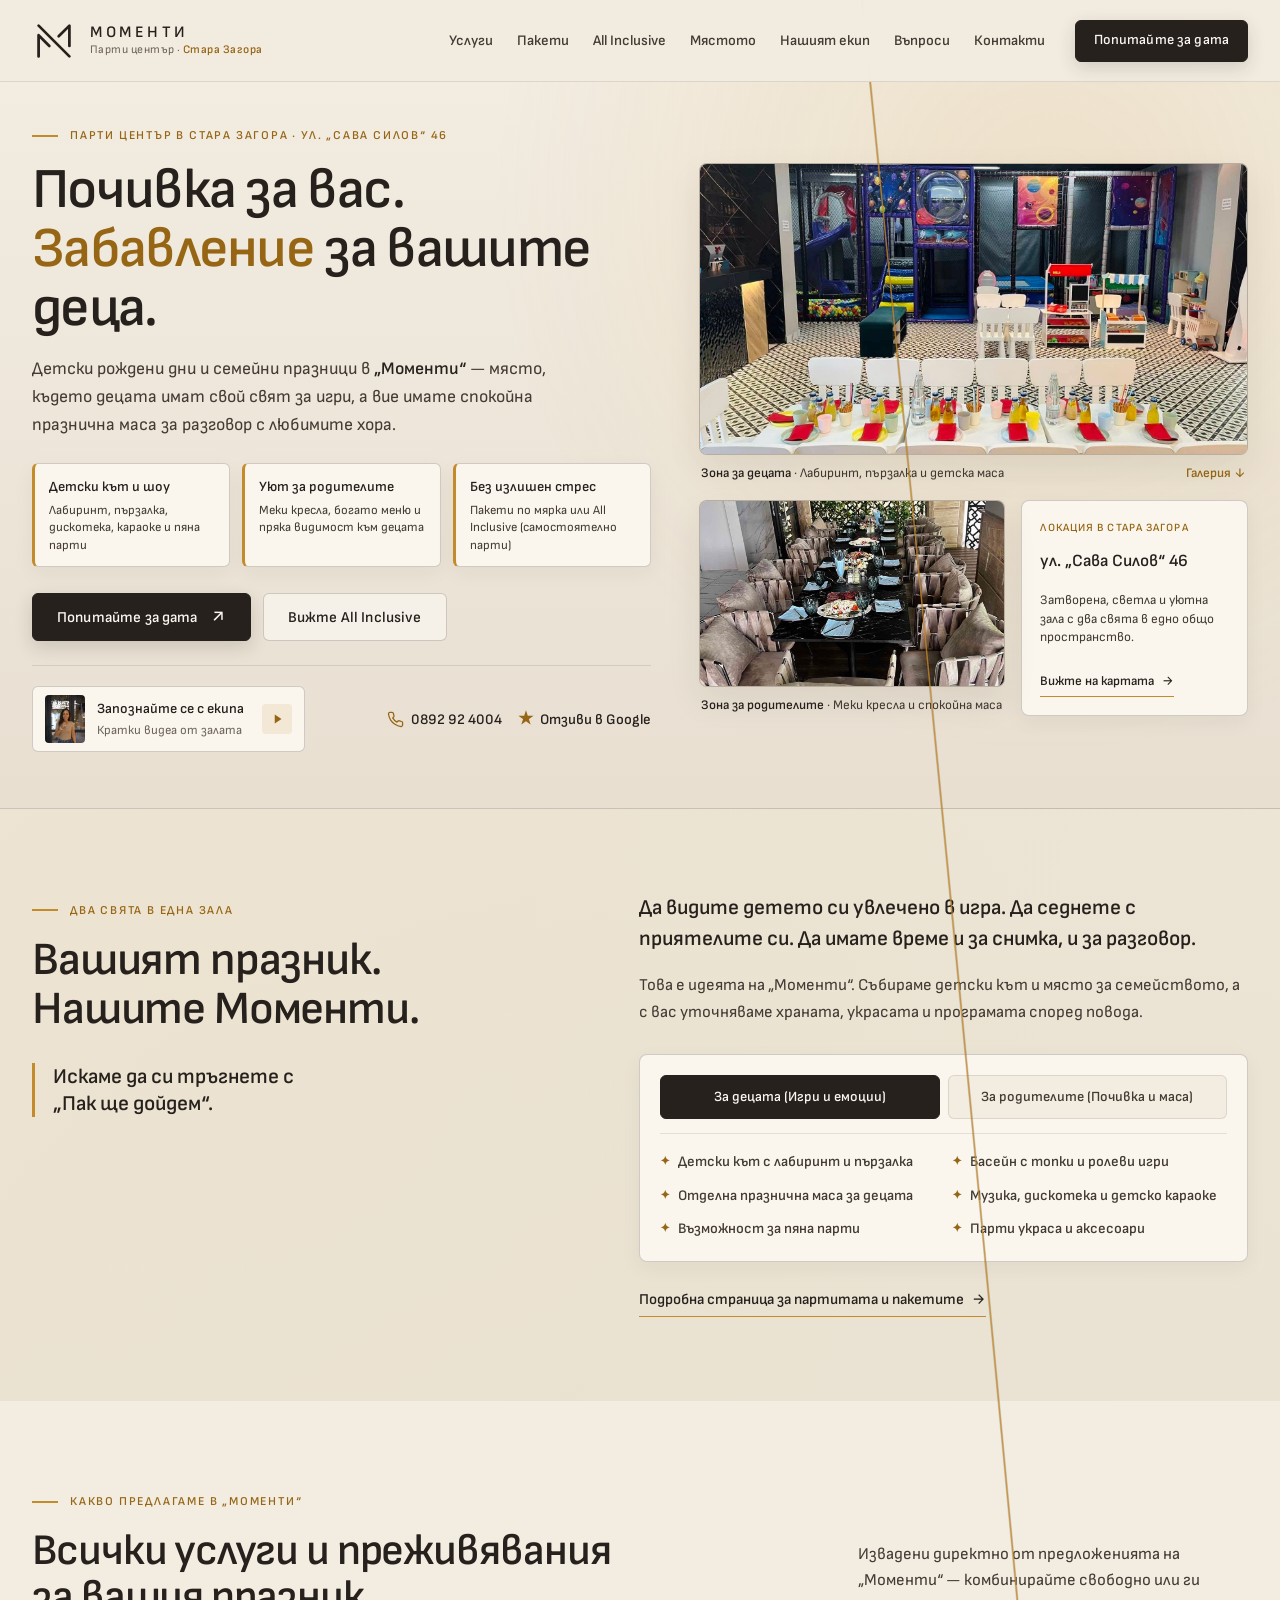
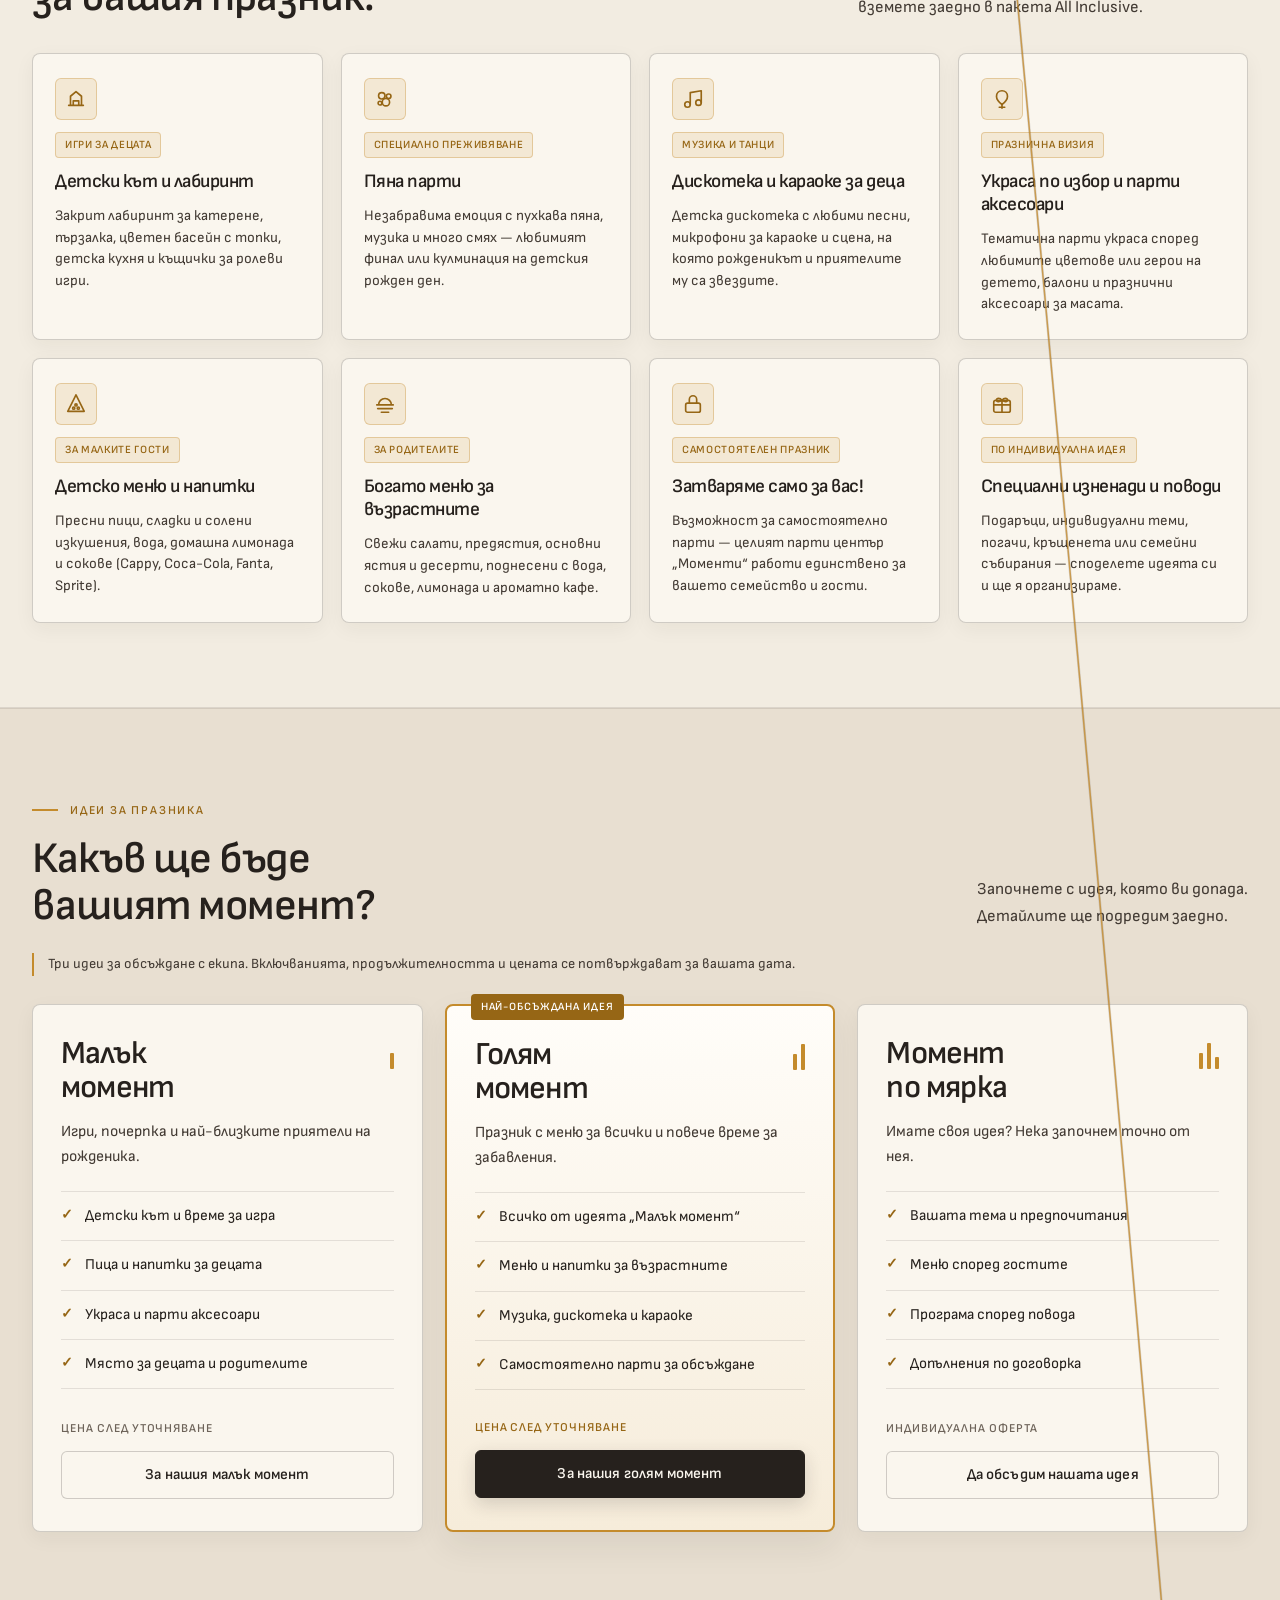
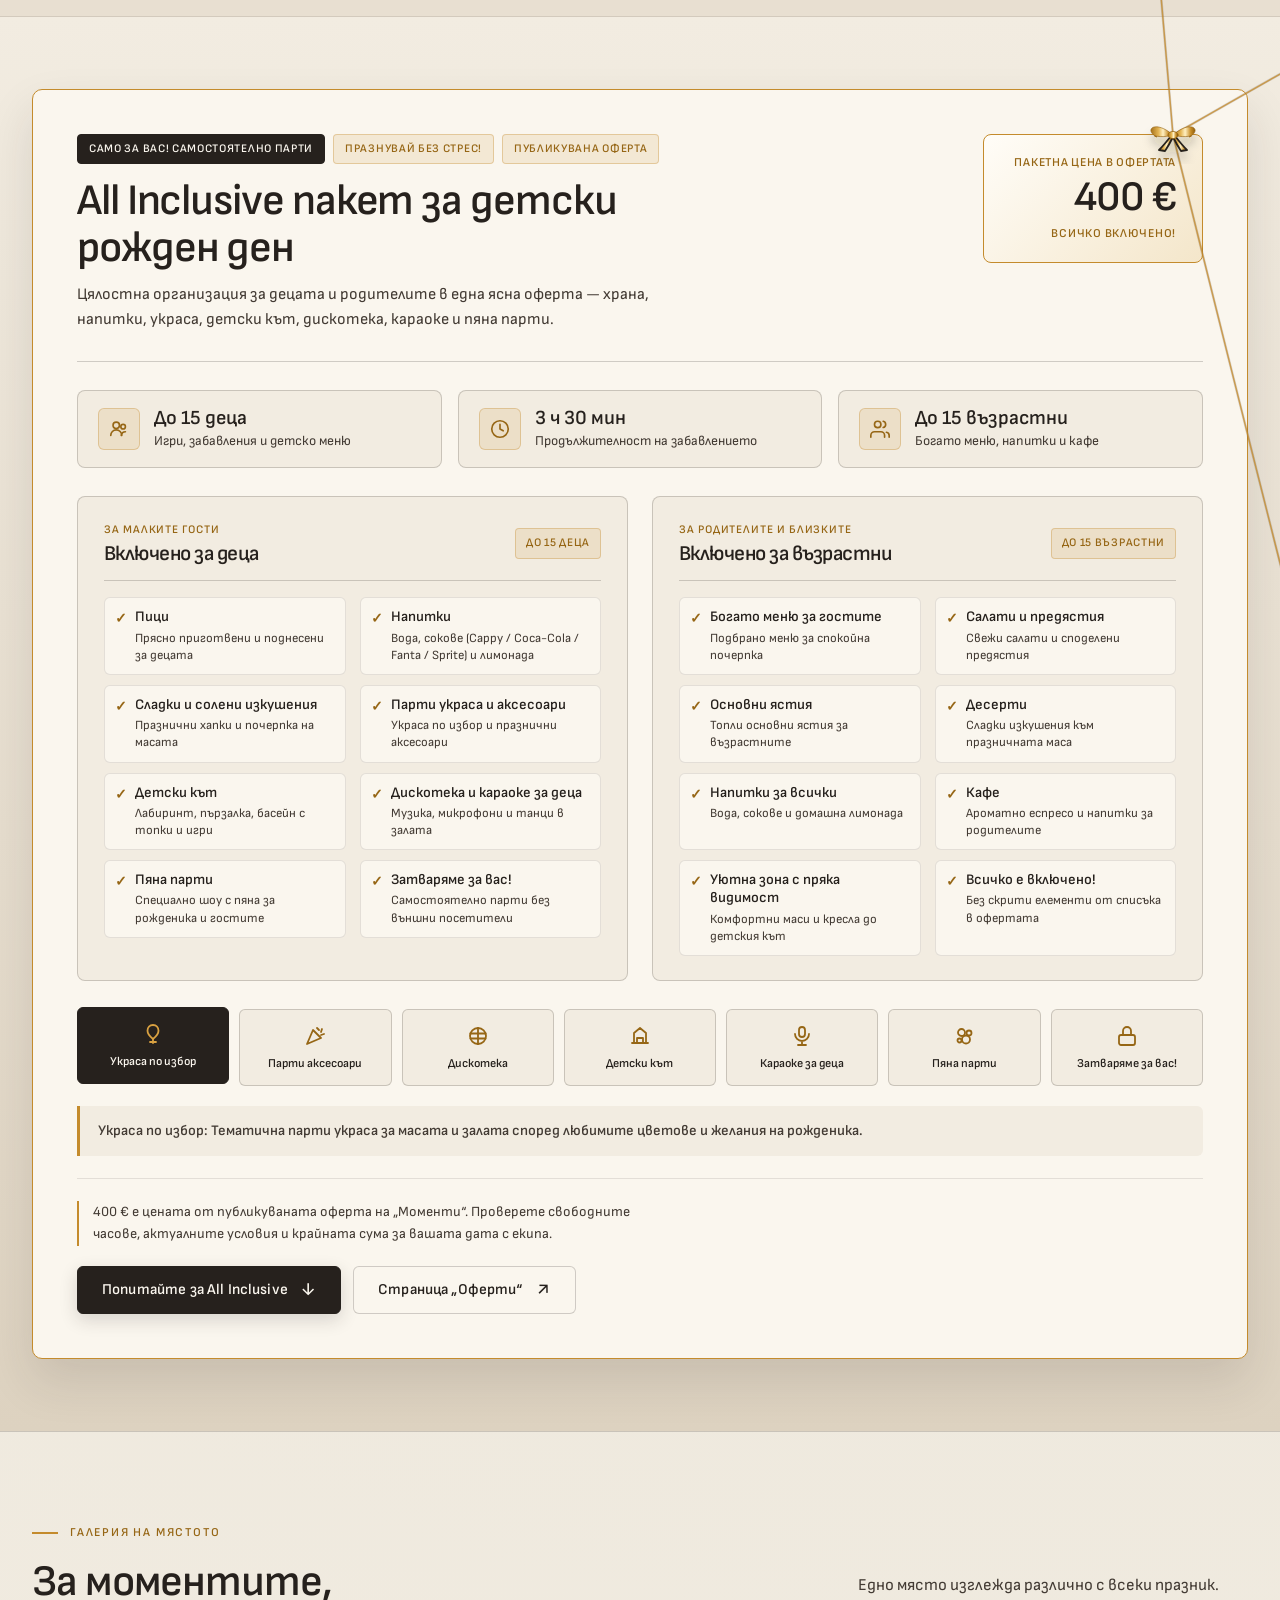
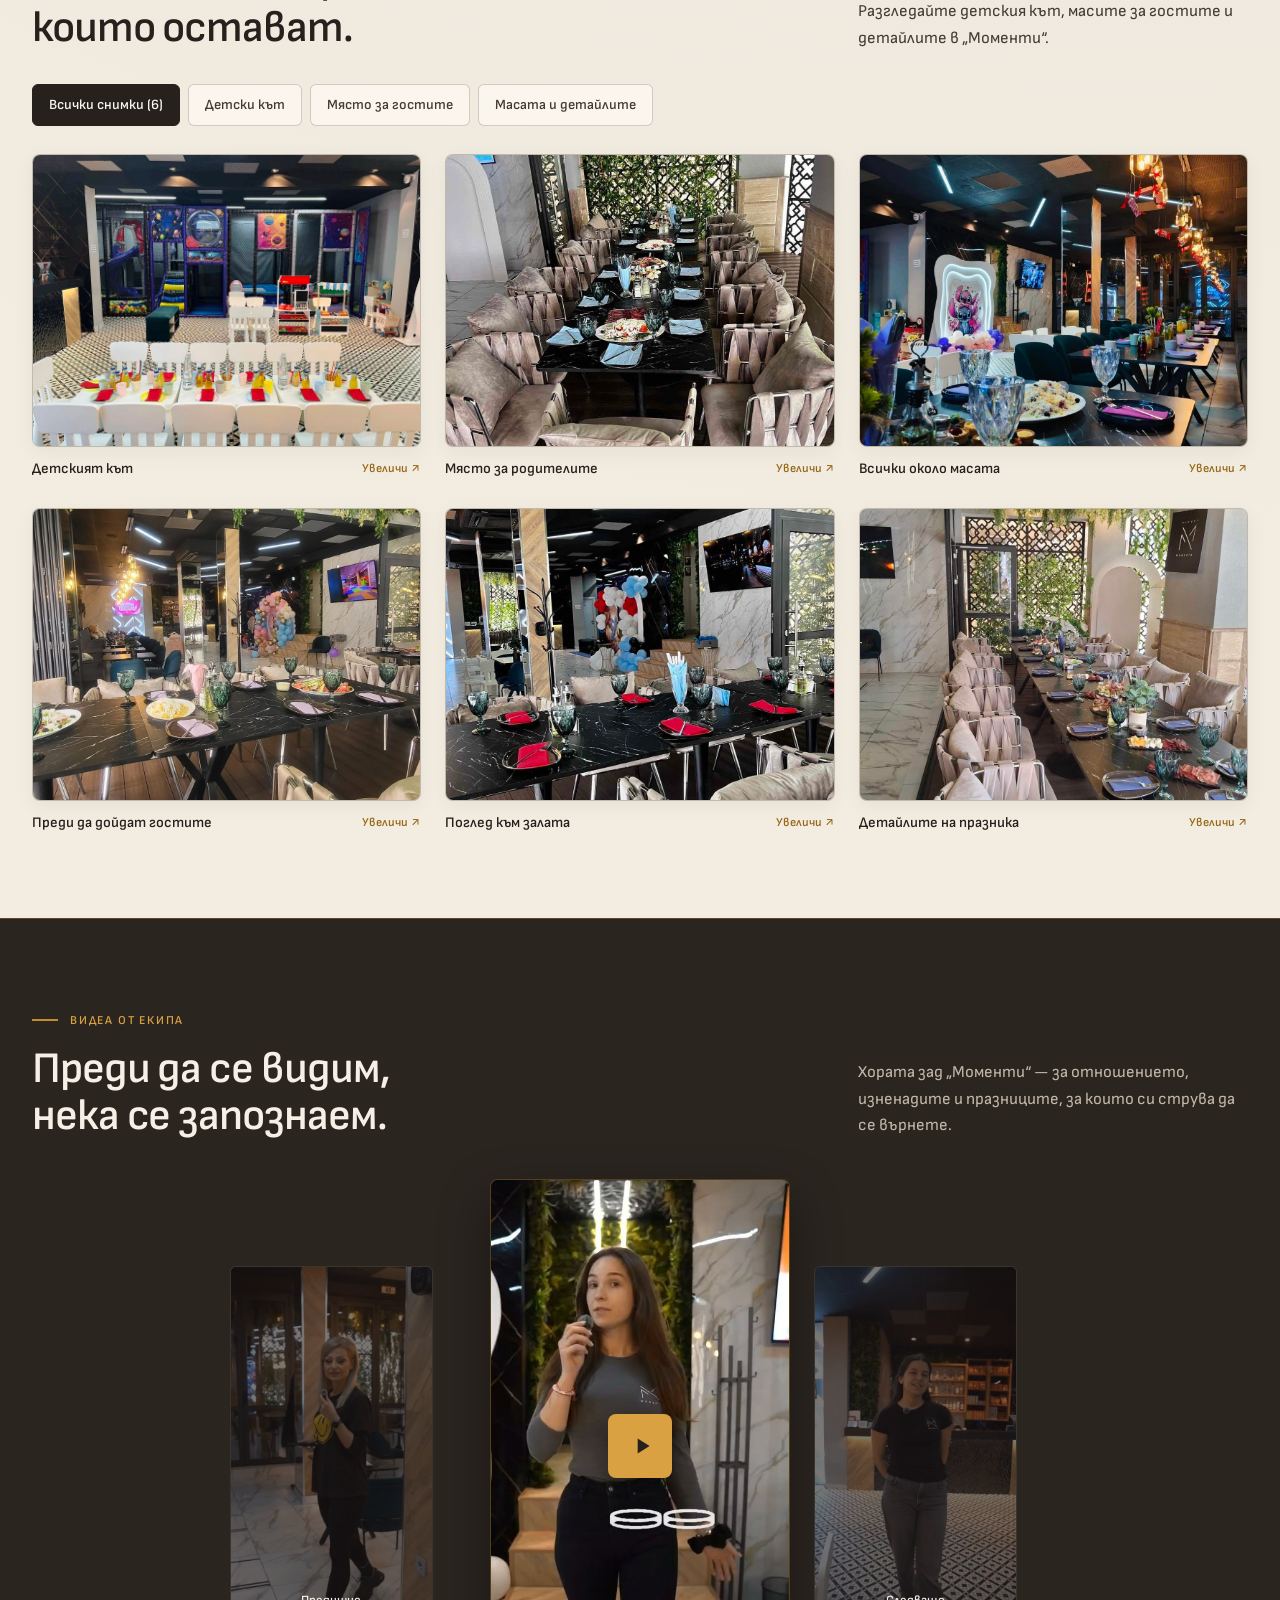
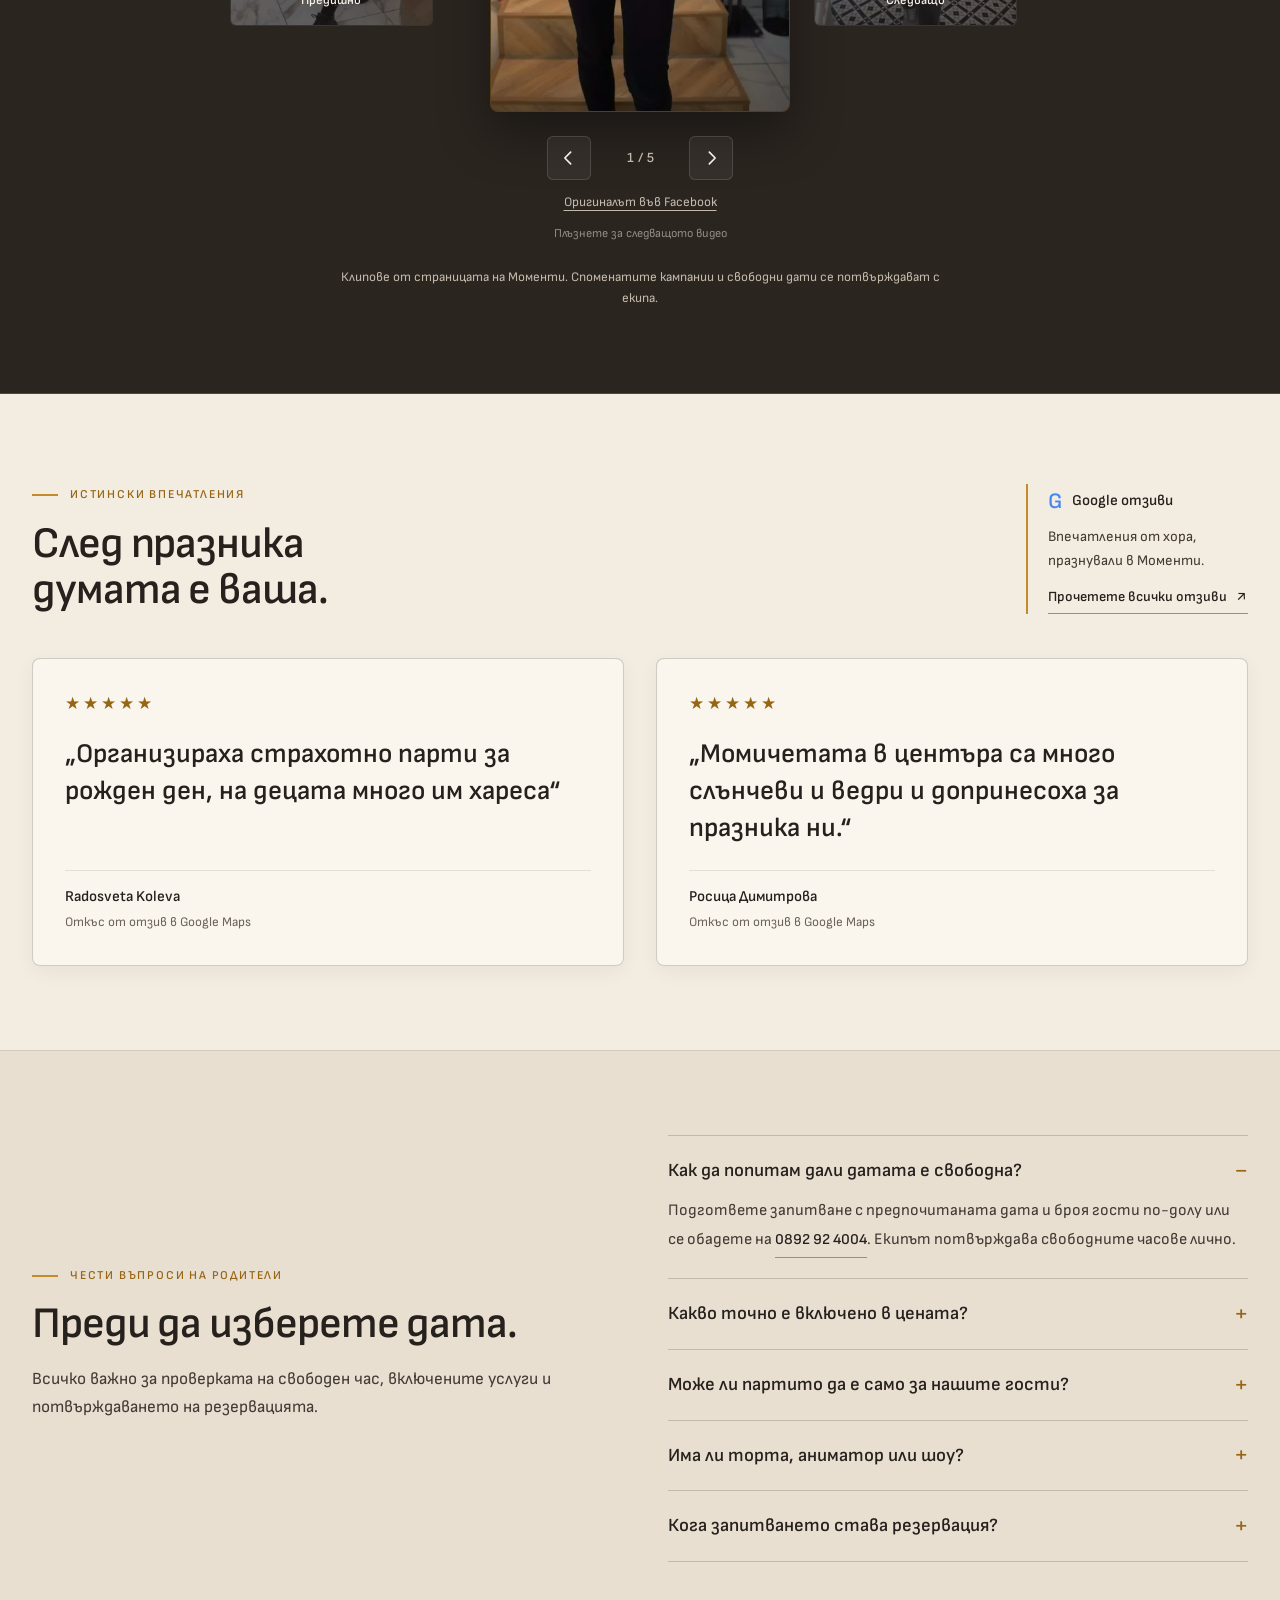
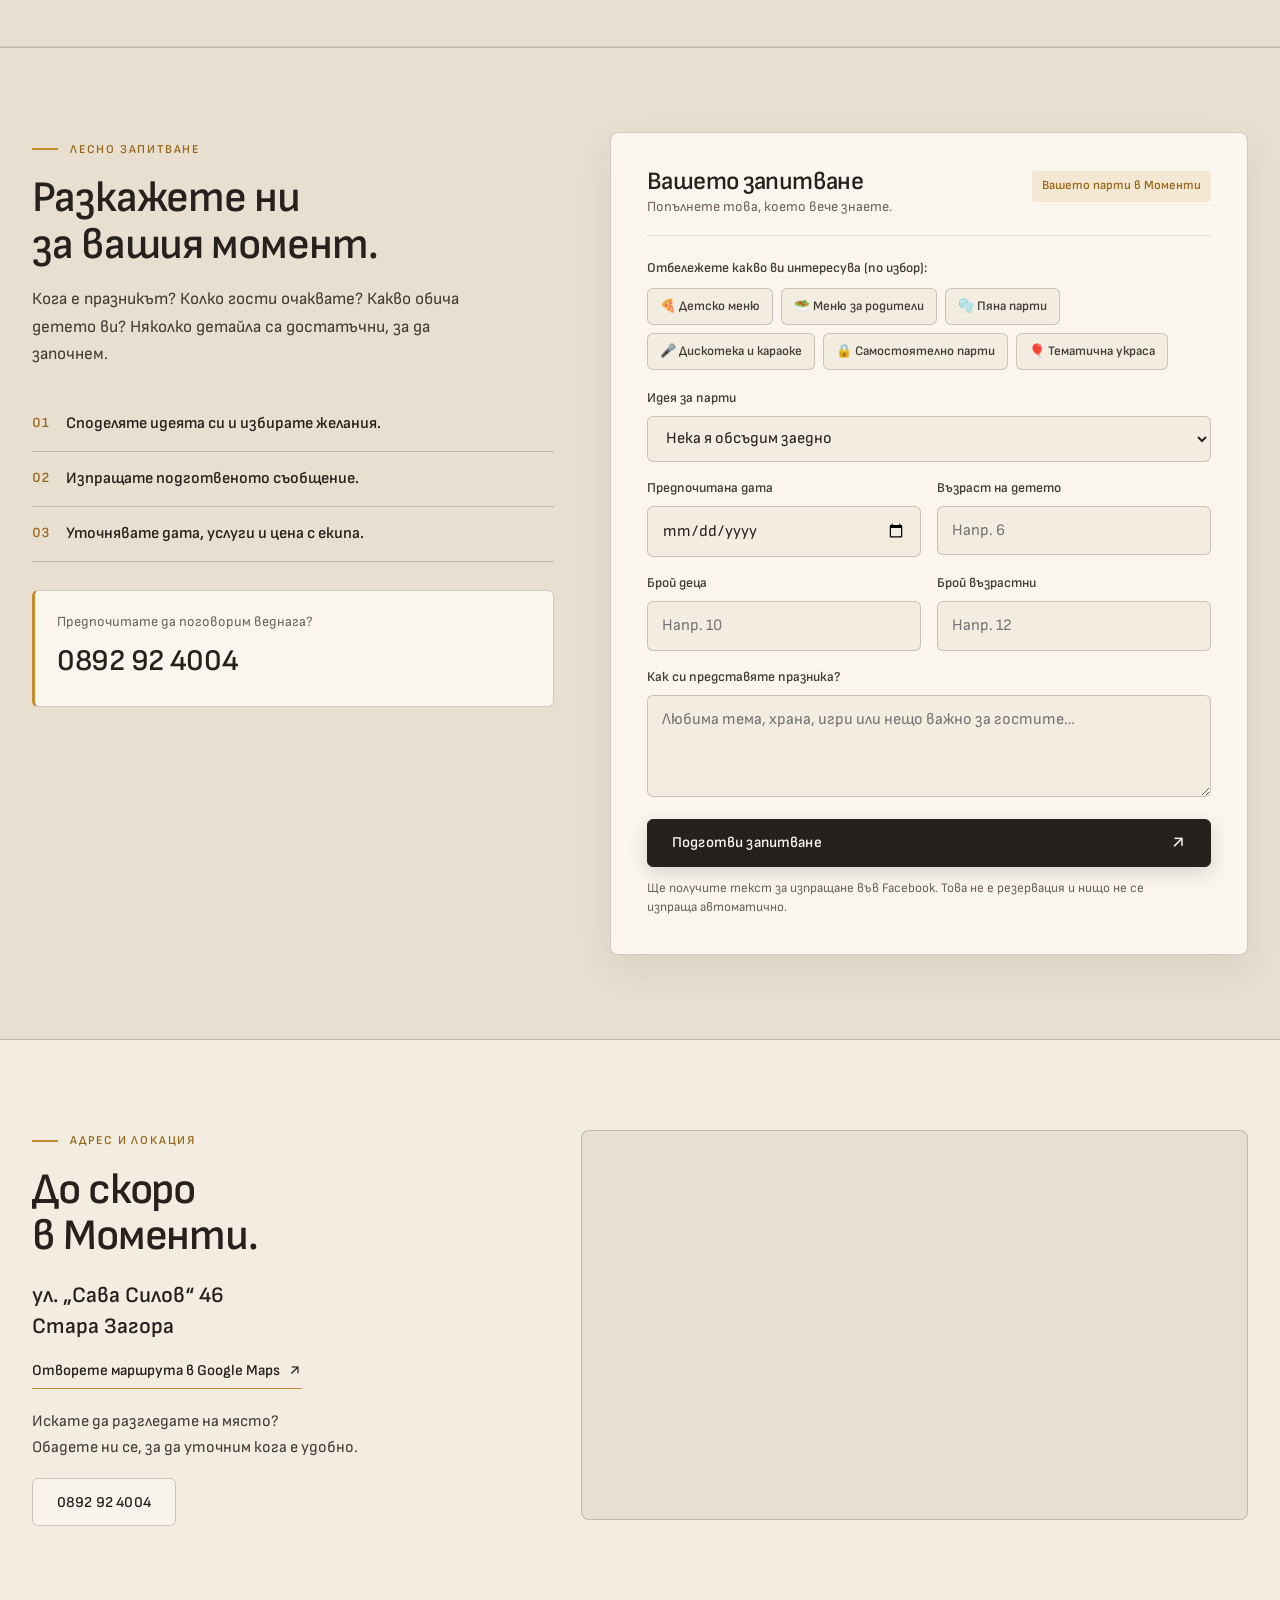
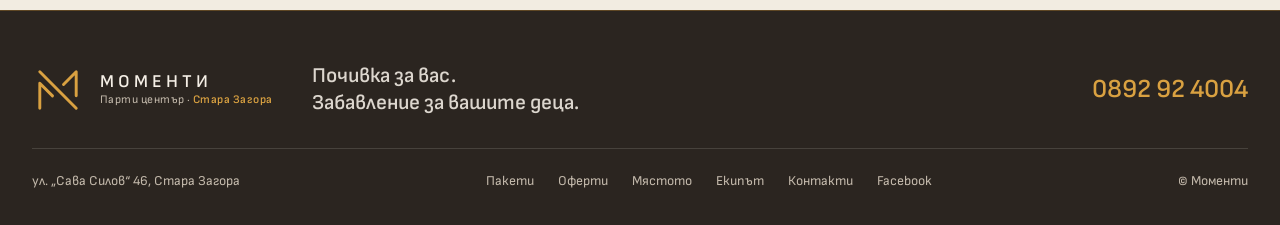
==== index.html @ 3de5d213 "Add Momenti website and GitHub Pages deployment" ====
<!doctype html>
<html lang="bg">
<head>
<meta charset="utf-8">
<meta name="viewport" content="width=device-width,initial-scale=1">
<meta name="theme-color" content="#F2ECE1">
<title>Моменти — детски рождени дни в Стара Загора</title>
<meta name="description" content="Почивка за вас. Забавление за вашите деца. Вижте парти център Моменти, идеите за рожден ден, All Inclusive офертата, галерията и отзивите. Стара Загора, ул. Сава Силов 46.">
<link rel="icon" href="global/logo.svg" type="image/svg+xml">
<link rel="stylesheet" href="global/style.css?v=20261115">
<script src="global/main.js?v=20261115" defer></script>
<script type="application/ld+json">{"@context": "https://schema.org", "@type": "LocalBusiness", "name": "Парти център Моменти", "telephone": "+359892924004", "address": {"@type": "PostalAddress", "streetAddress": "ул. Сава Силов 46", "addressLocality": "Стара Загора", "addressCountry": "BG"}, "sameAs": ["https://www.facebook.com/profile.php?id=61556251152077"]}</script>
</head>
<body>
<a class="skip-link" href="#main">Към съдържанието</a>
<header class="site-header">
  <div class="wrap nav">
    <a class="brand" href="index.html" aria-label="Моменти — начало">
      <svg class="brand-logo" viewBox="0 0 80 80" aria-hidden="true">
        <path d="M12 12 L68 68" stroke-width="5"/>
        <path d="M12 68 L12 29.5 L31.5 49" stroke-width="5"/>
        <path d="M48.5 31.5 L68 12 L68 49" stroke-width="5"/>
      </svg>
      <span class="brand-text">
        <span class="brand-name">Моменти</span>
        <span class="brand-sub">Парти център · <b>Стара Загора</b></span>
      </span>
    </a>
    <button class="menu-toggle" aria-expanded="false" aria-controls="nav-links" aria-label="Отвори менюто"><span></span><span></span></button>
    <nav class="nav-links" id="nav-links" aria-label="Основна навигация">
      <a href="#services">Услуги</a>
      <a href="#packages">Пакети</a>
      <a href="#all-inclusive">All Inclusive</a>
      <a href="#gallery">Мястото</a>
      <a href="#our-team">Нашият екип</a>
      <a href="#faq">Въпроси</a>
      <a href="contact/index.html">Контакти</a>
      <a class="button primary nav-cta" href="#plan-party">Попитайте за дата</a>
    </nav>
  </div>
</header>
<main id="main">
  <section class="hero">
    <div class="wrap hero-grid">
      <div class="hero-main">
        <span class="eyebrow">Парти център в Стара Загора · ул. „Сава Силов“ 46</span>
        <h1>Почивка за вас.<br><span class="text-accent">Забавление</span> за вашите деца.</h1>
        <p class="hero-lead">Детски рождени дни и семейни празници в <strong>„Моменти“</strong> — място, където децата имат свой свят за игри, а вие имате спокойна празнична маса за разговор с любимите хора.</p>

        <div class="hero-pillars" aria-label="Основни предимства">
          <div class="hero-pillar">
            <strong>Детски кът и шоу</strong>
            <span>Лабиринт, пързалка, дискотека, караоке и пяна парти</span>
          </div>
          <div class="hero-pillar">
            <strong>Уют за родителите</strong>
            <span>Меки кресла, богато меню и пряка видимост към децата</span>
          </div>
          <div class="hero-pillar">
            <strong>Без излишен стрес</strong>
            <span>Пакети по мярка или All Inclusive (самостоятелно парти)</span>
          </div>
        </div>

        <div class="hero-actions">
          <a class="button primary" href="#plan-party">Попитайте за дата <span aria-hidden="true">↗</span></a>
          <a class="button secondary" href="#all-inclusive">Вижте All Inclusive</a>
        </div>

        <div class="hero-meta-bar">
          <a class="team-peek" href="#our-team" data-play-reel="3">
            <img src="assets/reel-926117303507983.jpg" alt="" width="48" height="58">
            <span><b>Запознайте се с екипа</b><span>Кратки видеа от залата</span></span>
            <svg viewBox="0 0 24 24" aria-hidden="true"><path d="m9 6 9 6-9 6z"/></svg>
          </a>
          <div class="hero-quick-links">
            <a href="tel:+359892924004">
              <svg viewBox="0 0 24 24" aria-hidden="true"><path d="M22 16.9v3a2 2 0 0 1-2.2 2 19.8 19.8 0 0 1-8.6-3.1 19.5 19.5 0 0 1-6-6A19.8 19.8 0 0 1 2.1 4.2 2 2 0 0 1 4.1 2h3a2 2 0 0 1 2 1.7c.1.9.4 1.8.7 2.6a2 2 0 0 1-.5 2.1L8 9.7a16 16 0 0 0 6 6l1.3-1.3a2 2 0 0 1 2.1-.5c.8.3 1.7.6 2.6.7a2 2 0 0 1 2 2.3z"/></svg>
              0892 92 4004
            </a>
            <a href="#reviews"><span class="star-icon" aria-hidden="true">★</span> Отзиви в Google</a>
          </div>
        </div>
      </div>

      <div class="hero-showcase">
        <figure class="hero-photo-primary">
          <a href="#gallery" class="photo-stage">
            <img src="assets/party-hd.jpg" alt="Детският кът в парти център Моменти Стара Загора — лабиринт за катерене, пързалка, басейн с цветни топки, кът за ролеви игри и детска празнична маса" width="1600" height="1200" fetchpriority="high">
          </a>
          <figcaption>
            <span><strong>Зона за децата</strong> · Лабиринт, пързалка и детска маса</span>
            <a href="#gallery">Галерия <span aria-hidden="true">↓</span></a>
          </figcaption>
        </figure>

        <div class="hero-photo-secondary-row">
          <figure class="hero-photo-secondary">
            <a href="#gallery" class="photo-stage">
              <img src="assets/facebook-2.jpg" alt="Място за родителите и гостите в парти център Моменти Стара Загора — дълга празнична маса с удобни меки кресла, естествена светлина и уютна атмосфера" width="1080" height="1351" fetchpriority="high">
            </a>
            <figcaption>
              <span><strong>Зона за родителите</strong> · Меки кресла и спокойна маса</span>
            </figcaption>
          </figure>

          <div class="hero-venue-card">
            <span class="venue-card-kicker">Локация в Стара Загора</span>
            <strong>ул. „Сава Силов“ 46</strong>
            <p>Затворена, светла и уютна зала с два свята в едно общо пространство.</p>
            <a class="text-link" href="#location">Вижте на картата <span aria-hidden="true">→</span></a>
          </div>
        </div>
      </div>
    </div>
  </section>

  <section class="welcome section">
    <div class="wrap welcome-grid">
      <div>
        <span class="eyebrow">Два свята в една зала</span>
        <h2>Вашият празник.<br>Нашите Моменти.</h2>
        <p class="welcome-belief">Искаме да си тръгнете с<br>„Пак ще дойдем“.</p>
      </div>
      <div class="welcome-copy">
        <p>Да видите детето си увлечено в игра. Да седнете с приятелите си. Да имате време и за снимка, и за разговор.</p>
        <p>Това е идеята на „Моменти“. Събираме детски кът и място за семейството, а с вас уточняваме храната, украсата и програмата според повода.</p>

        <div class="worlds-explorer" data-worlds-tabs>
          <div class="worlds-tabs" role="tablist" aria-label="Какво има в залата">
            <button type="button" class="world-tab" role="tab" aria-selected="true" data-world="kids">За децата (Игри и емоции)</button>
            <button type="button" class="world-tab" role="tab" aria-selected="false" data-world="parents">За родителите (Почивка и маса)</button>
          </div>
          <div class="world-panel" data-world-panel="kids">
            <ul>
              <li>Детски кът с лабиринт и пързалка</li>
              <li>Басейн с топки и ролеви игри</li>
              <li>Отделна празнична маса за децата</li>
              <li>Музика, дискотека и детско караоке</li>
              <li>Възможност за пяна парти</li>
              <li>Парти украса и аксесоари</li>
            </ul>
          </div>
          <div class="world-panel" data-world-panel="parents" hidden>
            <ul>
              <li>Дълги празнични маси с меки кресла</li>
              <li>Пряка видимост към детския кът</li>
              <li>Меню със салати, основни и плата</li>
              <li>Кафе, лимонада, сокове и напитки</li>
              <li>Възможност за самостоятелно парти</li>
              <li>Спокойна обстановка за разговор</li>
            </ul>
          </div>
        </div>

        <a class="text-link" href="parties/index.html">Подробна страница за партитата и пакетите <span aria-hidden="true">→</span></a>
      </div>
    </div>
  </section>

  <section class="section services-section" id="services">
    <div class="wrap">
      <div class="section-heading">
        <div>
          <span class="eyebrow">Какво предлагаме в „Моменти“</span>
          <h2>Всички услуги и преживявания<br>за вашия празник.</h2>
        </div>
        <p>Извадени директно от предложенията на „Моменти“ — комбинирайте свободно или ги вземете заедно в пакета All Inclusive.</p>
      </div>

      <div class="services-grid">
        <article class="service-card">
          <div class="service-icon" aria-hidden="true">
            <svg viewBox="0 0 24 24"><path d="M4 19h16M6 19V9l6-5 6 5v10M9 19v-5h6v5"/></svg>
          </div>
          <span class="service-tag">Игри за децата</span>
          <h3>Детски кът и лабиринт</h3>
          <p>Закрит лабиринт за катерене, пързалка, цветен басейн с топки, детска кухня и къщички за ролеви игри.</p>
        </article>

        <article class="service-card">
          <div class="service-icon" aria-hidden="true">
            <svg viewBox="0 0 24 24"><circle cx="8.5" cy="8.5" r="3.5"/><circle cx="16" cy="9" r="2.5"/><circle cx="13" cy="15.5" r="4"/><circle cx="6.5" cy="16.5" r="2"/></svg>
          </div>
          <span class="service-tag">Специално преживяване</span>
          <h3>Пяна парти</h3>
          <p>Незабравима емоция с пухкава пяна, музика и много смях — любимият финал или кулминация на детския рожден ден.</p>
        </article>

        <article class="service-card">
          <div class="service-icon" aria-hidden="true">
            <svg viewBox="0 0 24 24"><path d="M9 18V5l12-2v13"/><circle cx="6" cy="18" r="3"/><circle cx="18" cy="16" r="3"/></svg>
          </div>
          <span class="service-tag">Музика и танци</span>
          <h3>Дискотека и караоке за деца</h3>
          <p>Детска дискотека с любими песни, микрофони за караоке и сцена, на която рожденикът и приятелите му са звездите.</p>
        </article>

        <article class="service-card">
          <div class="service-icon" aria-hidden="true">
            <svg viewBox="0 0 24 24"><path d="M12 3c3.5 0 6 2.7 6 6.2 0 4.2-6 8.8-6 8.8S6 13.4 6 9.2C6 5.7 8.5 3 12 3z"/><path d="M12 18v4M9 21h6"/></svg>
          </div>
          <span class="service-tag">Празнична визия</span>
          <h3>Украса по избор и парти аксесоари</h3>
          <p>Тематична парти украса според любимите цветове или герои на детето, балони и празнични аксесоари за масата.</p>
        </article>

        <article class="service-card">
          <div class="service-icon" aria-hidden="true">
            <svg viewBox="0 0 24 24"><path d="M12 2L3 20h18L12 2z"/><circle cx="12" cy="13" r="1.2"/><circle cx="9.5" cy="16.5" r="1.2"/><circle cx="14.5" cy="16.5" r="1.2"/></svg>
          </div>
          <span class="service-tag">За малките гости</span>
          <h3>Детско меню и напитки</h3>
          <p>Пресни пици, сладки и солени изкушения, вода, домашна лимонада и сокове (Cappy, Coca-Cola, Fanta, Sprite).</p>
        </article>

        <article class="service-card">
          <div class="service-icon" aria-hidden="true">
            <svg viewBox="0 0 24 24"><path d="M3 13h18M5 13a7 7 0 0 1 14 0M4 17h16M8 21h8"/></svg>
          </div>
          <span class="service-tag">За родителите</span>
          <h3>Богато меню за възрастните</h3>
          <p>Свежи салати, предястия, основни ястия и десерти, поднесени с вода, сокове, лимонада и ароматно кафе.</p>
        </article>

        <article class="service-card">
          <div class="service-icon" aria-hidden="true">
            <svg viewBox="0 0 24 24"><rect x="4" y="11" width="16" height="10" rx="2"/><path d="M8 11V7a4 4 0 0 1 8 0v4"/></svg>
          </div>
          <span class="service-tag">Самостоятелен празник</span>
          <h3>Затваряме само за вас!</h3>
          <p>Възможност за самостоятелно парти — целият парти център „Моменти“ работи единствено за вашето семейство и гости.</p>
        </article>

        <article class="service-card">
          <div class="service-icon" aria-hidden="true">
            <svg viewBox="0 0 24 24"><rect x="3" y="8" width="18" height="13" rx="2"/><path d="M12 8v13M3 13h18M12 8c-2-3-6-3-6 0s6 0 6 0zm0 0c2-3 6-3 6 0s-6 0-6 0z"/></svg>
          </div>
          <span class="service-tag">По индивидуална идея</span>
          <h3>Специални изненади и поводи</h3>
          <p>Подаръци, индивидуални теми, погачи, кръщенета или семейни събирания — споделете идеята си и ще я организираме.</p>
        </article>
      </div>
    </div>
  </section>

  <section class="section packages" id="packages">
    <div class="wrap">
      <div class="section-heading">
        <div>
          <span class="eyebrow">Идеи за празника</span>
          <h2>Какъв ще бъде<br>вашият момент?</h2>
        </div>
        <p>Започнете с идея, която ви допада.<br>Детайлите ще подредим заедно.</p>
      </div>
      <p class="package-note">Три идеи за обсъждане с екипа. Включванията, продължителността и цената се потвърждават за вашата дата.</p>
      <div class="package-grid">
        <article class="package">
          <div class="package-name">
            <span class="package-mark" aria-hidden="true"><i></i></span>
            <h3>Малък<br>момент</h3>
          </div>
          <p class="package-intro">Игри, почерпка и най-близките приятели на рожденика.</p>
          <ul class="package-items">
            <li>Детски кът и време за игра</li>
            <li>Пица и напитки за децата</li>
            <li>Украса и парти аксесоари</li>
            <li>Място за децата и родителите</li>
          </ul>
          <div class="package-bottom">
            <p>Цена след уточняване</p>
            <a class="button secondary" href="#plan-party" data-package="Малък момент">За нашия малък момент</a>
          </div>
        </article>
        <article class="package package-featured">
          <div class="package-name">
            <span class="package-mark" aria-hidden="true"><i></i><i></i></span>
            <h3>Голям<br>момент</h3>
          </div>
          <p class="package-intro">Празник с меню за всички и повече време за забавления.</p>
          <ul class="package-items">
            <li>Всичко от идеята „Малък момент“</li>
            <li>Меню и напитки за възрастните</li>
            <li>Музика, дискотека и караоке</li>
            <li>Самостоятелно парти за обсъждане</li>
          </ul>
          <div class="package-bottom">
            <p>Цена след уточняване</p>
            <a class="button primary" href="#plan-party" data-package="Голям момент">За нашия голям момент</a>
          </div>
        </article>
        <article class="package">
          <div class="package-name">
            <span class="package-mark bespoke" aria-hidden="true"><i></i><i></i><i></i></span>
            <h3>Момент<br>по мярка</h3>
          </div>
          <p class="package-intro">Имате своя идея? Нека започнем точно от нея.</p>
          <ul class="package-items">
            <li>Вашата тема и предпочитания</li>
            <li>Меню според гостите</li>
            <li>Програма според повода</li>
            <li>Допълнения по договорка</li>
          </ul>
          <div class="package-bottom">
            <p>Индивидуална оферта</p>
            <a class="button secondary" href="#plan-party" data-package="Момент по мярка">Да обсъдим нашата идея</a>
          </div>
        </article>
      </div>
    </div>
  </section>

  <section class="offer-strip" id="all-inclusive">
    <div class="wrap" style="position:relative;z-index:2">
      <div class="all-inc-board">
        <div class="all-inc-top">
          <div class="all-inc-title-wrap">
            <div class="all-inc-badges-top">
              <span class="all-inc-tag primary-tag">Само за вас! Самостоятелно парти</span>
              <span class="all-inc-tag">Празнувай без стрес!</span>
              <span class="all-inc-tag">Публикувана оферта</span>
            </div>
            <h2>All Inclusive пакет за детски рожден ден</h2>
            <p class="all-inc-sub">Цялостна организация за децата и родителите в една ясна оферта — храна, напитки, украса, детски кът, дискотека, караоке и пяна парти.</p>
          </div>
          <div class="all-inc-price-box" data-tethered-balloons>
            <span class="price-label">Пакетна цена в офертата</span>
            <strong>400 €</strong>
            <span class="price-sub">Всичко включено!</span>
          </div>
        </div>

        <div class="all-inc-metrics" aria-label="Основни параметри на пакета">
          <div class="all-inc-metric">
            <div class="metric-icon" aria-hidden="true">
              <svg viewBox="0 0 24 24"><circle cx="9" cy="8" r="3.5"/><circle cx="16.5" cy="9.5" r="2.5"/><path d="M3 19c0-3.3 2.7-6 6-6s6 2.7 6 6"/><path d="M14.5 19c.4-2.3 2.2-4 4.5-4"/></svg>
            </div>
            <div class="metric-text">
              <strong>До 15 деца</strong>
              <span>Игри, забавления и детско меню</span>
            </div>
          </div>
          <div class="all-inc-metric">
            <div class="metric-icon" aria-hidden="true">
              <svg viewBox="0 0 24 24"><circle cx="12" cy="12" r="9"/><path d="M12 7v5l3.5 2"/></svg>
            </div>
            <div class="metric-text">
              <strong>3 ч 30 мин</strong>
              <span>Продължителност на забавлението</span>
            </div>
          </div>
          <div class="all-inc-metric">
            <div class="metric-icon" aria-hidden="true">
              <svg viewBox="0 0 24 24"><path d="M17 21v-2a4 4 0 0 0-4-4H6a4 4 0 0 0-4 4v2"/><circle cx="9.5" cy="7" r="3.5"/><path d="M22 21v-2a3.5 3.5 0 0 0-3-3.45M15.5 3.6a3.5 3.5 0 0 1 0 6.8"/></svg>
            </div>
            <div class="metric-text">
              <strong>До 15 възрастни</strong>
              <span>Богато меню, напитки и кафе</span>
            </div>
          </div>
        </div>

        <div class="all-inc-columns">
          <div class="all-inc-col">
            <div class="all-inc-col-head">
              <div>
                <span>За малките гости</span>
                <h3>Включено за деца</h3>
              </div>
              <span class="col-badge">до 15 деца</span>
            </div>
            <ul class="all-inc-list">
              <li><strong>Пици</strong><span>Прясно приготвени и поднесени за децата</span></li>
              <li><strong>Напитки</strong><span>Вода, сокове (Cappy / Coca-Cola / Fanta / Sprite) и лимонада</span></li>
              <li><strong>Сладки и солени изкушения</strong><span>Празнични хапки и почерпка на масата</span></li>
              <li><strong>Парти украса и аксесоари</strong><span>Украса по избор и празнични аксесоари</span></li>
              <li><strong>Детски кът</strong><span>Лабиринт, пързалка, басейн с топки и игри</span></li>
              <li><strong>Дискотека и караоке за деца</strong><span>Музика, микрофони и танци в залата</span></li>
              <li><strong>Пяна парти</strong><span>Специално шоу с пяна за рожденика и гостите</span></li>
              <li><strong>Затваряме за вас!</strong><span>Самостоятелно парти без външни посетители</span></li>
            </ul>
          </div>

          <div class="all-inc-col">
            <div class="all-inc-col-head">
              <div>
                <span>За родителите и близките</span>
                <h3>Включено за възрастни</h3>
              </div>
              <span class="col-badge">до 15 възрастни</span>
            </div>
            <ul class="all-inc-list">
              <li><strong>Богато меню за гостите</strong><span>Подбрано меню за спокойна почерпка</span></li>
              <li><strong>Салати и предястия</strong><span>Свежи салати и споделени предястия</span></li>
              <li><strong>Основни ястия</strong><span>Топли основни ястия за възрастните</span></li>
              <li><strong>Десерти</strong><span>Сладки изкушения към празничната маса</span></li>
              <li><strong>Напитки за всички</strong><span>Вода, сокове и домашна лимонада</span></li>
              <li><strong>Кафе</strong><span>Ароматно еспресо и напитки за родителите</span></li>
              <li><strong>Уютна зона с пряка видимост</strong><span>Комфортни маси и кресла до детския кът</span></li>
              <li><strong>Всичко е включено!</strong><span>Без скрити елементи от списъка в офертата</span></li>
            </ul>
          </div>
        </div>

        <div class="all-inc-icons-bar" role="group" aria-label="Детайли за 7-те акцента в пакета (натиснете за описание)">
          <button type="button" class="all-inc-icon-btn is-active" data-detail="Украса по избор: Тематична парти украса за масата и залата според любимите цветове и желания на рожденика.">
            <svg viewBox="0 0 24 24"><path d="M12 3c3.3 0 5.5 2.5 5.5 5.8 0 3.9-5.5 8.2-5.5 8.2S6.5 12.7 6.5 8.8C6.5 5.5 8.7 3 12 3z"/><path d="M12 17v4M9 20h6"/></svg>
            <span>Украса по избор</span>
          </button>
          <button type="button" class="all-inc-icon-btn" data-detail="Парти аксесоари: Празнични шапки, табелки, свирки и аксесоари за снимки и настроение около масата.">
            <svg viewBox="0 0 24 24"><path d="M4 20L10 6l8 8-14 6z"/><path d="M14 4l2 2M19 5l-1 3M18 11l3-1"/></svg>
            <span>Парти аксесоари</span>
          </button>
          <button type="button" class="all-inc-icon-btn" data-detail="Дискотека: Детска музикална програма със светлини и любими хитове за танци и игри.">
            <svg viewBox="0 0 24 24"><circle cx="12" cy="12" r="8"/><path d="M4.5 9.5h15M4.5 14.5h15M12 4v16"/></svg>
            <span>Дискотека</span>
          </button>
          <button type="button" class="all-inc-icon-btn" data-detail="Детски кът: Пълен достъп за 3 ч 30 мин до лабиринта, пързалката, басейна с топки и къщичките за игра.">
            <svg viewBox="0 0 24 24"><path d="M4 19h16M6 19V9l6-5 6 5v10M9 19v-5h6v5"/></svg>
            <span>Детски кът</span>
          </button>
          <button type="button" class="all-inc-icon-btn" data-detail="Караоке за деца: Микрофони и любими детски и популярни песни, за да пеят децата заедно.">
            <svg viewBox="0 0 24 24"><rect x="9" y="3" width="6" height="10" rx="3"/><path d="M5 10a7 7 0 0 0 14 0M12 17v4M8 21h8"/></svg>
            <span>Караоке за деца</span>
          </button>
          <button type="button" class="all-inc-icon-btn" data-detail="Пяна парти: Включено истинско пяна парти за децата — едно от най-обичаните преживявания в Моменти.">
            <svg viewBox="0 0 24 24"><circle cx="8.5" cy="8.5" r="3.5"/><circle cx="16" cy="9" r="2.5"/><circle cx="13" cy="15.5" r="4"/><circle cx="6.5" cy="16.5" r="2"/></svg>
            <span>Пяна парти</span>
          </button>
          <button type="button" class="all-inc-icon-btn" data-detail="Затваряме за вас!: Самостоятелно парти — целият център е запазен само за вашите гости по време на празника.">
            <svg viewBox="0 0 24 24"><rect x="4" y="11" width="16" height="10" rx="2"/><path d="M8 11V7a4 4 0 0 1 8 0v4"/></svg>
            <span>Затваряме за вас!</span>
          </button>
        </div>

        <div class="inclusion-detail-box" id="inclusion-detail-output" role="status" aria-live="polite" style="margin-top:0;margin-bottom:22px">
          Украса по избор: Тематична парти украса за масата и залата според любимите цветове и желания на рожденика.
        </div>

        <div class="all-inc-footer">
          <p class="package-note">400 € е цената от публикуваната оферта на „Моменти“. Проверете свободните часове, актуалните условия и крайната сума за вашата дата с екипа.</p>
          <div class="hero-actions" style="margin-top:0">
            <a class="button primary" href="#plan-party" data-package="All Inclusive">Попитайте за All Inclusive <span aria-hidden="true">↓</span></a>
            <a class="button secondary" href="offers/index.html">Страница „Оферти“ <span aria-hidden="true">↗</span></a>
          </div>
        </div>
      </div>
    </div>
  </section>

  <section class="section" id="gallery">
    <div class="wrap">
      <div class="section-heading">
        <div>
          <span class="eyebrow">Галерия на мястото</span>
          <h2>За моментите,<br>които остават.</h2>
        </div>
        <p>Едно място изглежда различно с всеки празник. Разгледайте детския кът, масите за гостите и детайлите в „Моменти“.</p>
      </div>

      <div class="gallery-filters" role="tablist" aria-label="Филтрирай снимките">
        <button type="button" class="filter-tab" role="tab" aria-selected="true" data-filter="all">Всички снимки (6)</button>
        <button type="button" class="filter-tab" role="tab" aria-selected="false" data-filter="kids">Детски кът</button>
        <button type="button" class="filter-tab" role="tab" aria-selected="false" data-filter="parents">Място за гостите</button>
        <button type="button" class="filter-tab" role="tab" aria-selected="false" data-filter="table">Масата и детайлите</button>
      </div>

      <div class="gallery-grid" data-filter-grid>
        <figure data-category="kids">
          <button type="button" data-lightbox aria-label="Увеличи снимката: Детският кът">
            <img src="assets/party-hd.jpg" width="1600" height="1200" alt="Детски кът с пързалка, басейн с топки и маса за празнуване" loading="lazy">
          </button>
          <figcaption>Детският кът</figcaption>
        </figure>
        <figure data-category="parents">
          <button type="button" data-lightbox aria-label="Увеличи снимката: Място за родителите">
            <img src="assets/facebook-2.jpg" width="1080" height="1351" alt="Празнична маса с кресла, зеленина и прозорци в Моменти" loading="lazy">
          </button>
          <figcaption>Място за родителите</figcaption>
        </figure>
        <figure data-category="table">
          <button type="button" data-lightbox aria-label="Увеличи снимката: Всички около масата">
            <img src="assets/venue-hd.jpg" width="1200" height="1600" alt="Дълга празнична маса с подредени чинии, чаши и храна" loading="lazy">
          </button>
          <figcaption>Всички около масата</figcaption>
        </figure>
        <figure data-category="parents">
          <button type="button" data-lightbox aria-label="Увеличи снимката: Преди да дойдат гостите">
            <img src="assets/facebook-1.jpg" width="1080" height="1351" alt="Подредени маси с празнични аксесоари и изглед към залата" loading="lazy">
          </button>
          <figcaption>Преди да дойдат гостите</figcaption>
        </figure>
        <figure data-category="parents">
          <button type="button" data-lightbox aria-label="Увеличи снимката: Поглед към залата">
            <img src="assets/facebook-3.jpg" width="1080" height="1351" alt="Маси и кресла в залата на Моменти с украса в дъното" loading="lazy">
          </button>
          <figcaption>Поглед към залата</figcaption>
        </figure>
        <figure data-category="table">
          <button type="button" data-lightbox aria-label="Увеличи снимката: Детайлите на празника">
            <img src="assets/facebook-4.jpg" width="1080" height="1351" alt="Маса за гости със сервирана храна и празнични аксесоари" loading="lazy">
          </button>
          <figcaption>Детайлите на празника</figcaption>
        </figure>
      </div>
    </div>
  </section>

  <section class="reels-section section" id="our-team">
    <div class="wrap">
      <div class="section-heading">
        <div>
          <span class="eyebrow">Видеа от екипа</span>
          <h2>Преди да се видим,<br>нека се запознаем.</h2>
        </div>
        <p>Хората зад „Моменти“ — за отношението, изненадите и празниците, за които си струва да се върнете.</p>
      </div>
      <div class="carousel" data-reels="1612232667048642,1645007036826260,1484934813285538,926117303507983,1515124636897761"></div>
      <p class="video-context">Клипове от страницата на Моменти. Споменатите кампании и свободни дати се потвърждават с екипа.</p>
    </div>
  </section>

  <section class="reviews section" id="reviews">
    <div class="wrap">
      <div class="section-heading">
        <div>
          <span class="eyebrow">Истински впечатления</span>
          <h2>След празника<br>думата е ваша.</h2>
        </div>
        <div class="review-source">
          <span class="google-word"><b>G</b> Google отзиви</span>
          <p>Впечатления от хора,<br>празнували в Моменти.</p>
          <a class="text-link" href="https://www.google.com/maps/place/%D0%9C%D0%BE%D0%BC%D0%B5%D0%BD%D1%82%D0%B8/data=!4m2!3m1!1s0x40a869000d6f51a1:0x9fa2c1917d24e116" target="_blank" rel="noopener">Прочетете всички отзиви <span aria-hidden="true">↗</span></a>
        </div>
      </div>
      <div class="review-quotes">
        <figure>
          <span class="review-stars" aria-label="5 от 5 звезди">★★★★★</span>
          <blockquote>„Организираха страхотно парти за рожден ден, на децата много им хареса“</blockquote>
          <figcaption><strong>Radosveta Koleva</strong><span>Откъс от отзив в Google Maps</span></figcaption>
        </figure>
        <figure>
          <span class="review-stars" aria-label="5 от 5 звезди">★★★★★</span>
          <blockquote>„Момичетата в центъра са много слънчеви и ведри и допринесоха за празника ни.“</blockquote>
          <figcaption><strong>Росица Димитрова</strong><span>Откъс от отзив в Google Maps</span></figcaption>
        </figure>
      </div>
    </div>
  </section>

  <section class="section soft-section" id="faq">
    <div class="wrap split">
      <div>
        <span class="eyebrow">Чести въпроси на родители</span>
        <h2>Преди да изберете дата.</h2>
        <p>Всичко важно за проверката на свободен час, включените услуги и потвърждаването на резервацията.</p>
      </div>
      <div class="details-list">
        <details open>
          <summary>Как да попитам дали датата е свободна?</summary>
          <p>Подгответе запитване с предпочитаната дата и броя гости по-долу или се обадете на <a class="text-link" href="tel:+359892924004">0892 92 4004</a>. Екипът потвърждава свободните часове лично.</p>
        </details>
        <details>
          <summary>Какво точно е включено в цената?</summary>
          <p>Зависи от предложението за вашия празник. Уточнете продължителност, гости, храна, напитки, украса и програма. Попитайте и как се заплащат допълнителни гости или време.</p>
        </details>
        <details>
          <summary>Може ли партито да е само за нашите гости?</summary>
          <p>В публикуваната All Inclusive оферта е предвидено самостоятелно парти. Попитайте дали този формат е възможен за вашата дата и какви са актуалните условия.</p>
        </details>
        <details>
          <summary>Има ли торта, аниматор или шоу?</summary>
          <p>Тези услуги не се приемат за включени във всяко парти. Посочете какво искате в запитването и екипът ще уточни възможностите, цената и организацията.</p>
        </details>
        <details>
          <summary>Кога запитването става резервация?</summary>
          <p>След като уточните условията и получите потвърждение от екипа. Формата на сайта подготвя съобщение; тя не запазва дата автоматично.</p>
        </details>
      </div>
    </div>
  </section>

  <section class="planner section" id="plan-party">
    <div class="wrap planner-grid">
      <div class="planner-intro">
        <span class="eyebrow">Лесно запитване</span>
        <h2>Разкажете ни<br>за вашия момент.</h2>
        <p>Кога е празникът? Колко гости очаквате? Какво обича детето ви? Няколко детайла са достатъчни, за да започнем.</p>
        <ol class="planner-steps">
          <li>Споделяте идеята си и избирате желания.</li>
          <li>Изпращате подготвеното съобщение.</li>
          <li>Уточнявате дата, услуги и цена с екипа.</li>
        </ol>
        <div class="call-note">
          <span>Предпочитате да поговорим веднага?</span>
          <a href="tel:+359892924004">0892 92 4004</a>
        </div>
      </div>
      <form id="quick-plan" class="planner-form">
        <div class="form-heading">
          <div>
            <h3>Вашето запитване</h3>
            <p>Попълнете това, което вече знаете.</p>
          </div>
          <span class="planner-summary-pill" data-planner-summary>Вашето парти в Моменти</span>
        </div>

        <div class="wish-chips-wrap">
          <span class="wish-chips-label">Отбележете какво ви интересува (по избор):</span>
          <div class="wish-chips" role="group" aria-label="Бърз избор на желания">
            <button type="button" class="wish-chip" aria-pressed="false" data-wish="Детско меню и пици">🍕 Детско меню</button>
            <button type="button" class="wish-chip" aria-pressed="false" data-wish="Меню за възрастните">🥗 Меню за родители</button>
            <button type="button" class="wish-chip" aria-pressed="false" data-wish="Пяна парти">🫧 Пяна парти</button>
            <button type="button" class="wish-chip" aria-pressed="false" data-wish="Дискотека и караоке">🎤 Дискотека и караоке</button>
            <button type="button" class="wish-chip" aria-pressed="false" data-wish="Самостоятелно парти">🔒 Самостоятелно парти</button>
            <button type="button" class="wish-chip" aria-pressed="false" data-wish="Парти украса по избор">🎈 Тематична украса</button>
          </div>
        </div>

        <div class="form-grid">
          <label class="full">Идея за парти
            <select name="package">
              <option value="">Нека я обсъдим заедно</option>
              <option>Малък момент</option>
              <option>Голям момент</option>
              <option>Момент по мярка</option>
              <option>All Inclusive</option>
            </select>
          </label>
          <label>Предпочитана дата<input type="date" name="date"></label>
          <label>Възраст на детето<input type="number" name="age" min="1" max="18" placeholder="Напр. 6"></label>
          <label>Брой деца<input type="number" name="children" min="1" max="100" placeholder="Напр. 10"></label>
          <label>Брой възрастни<input type="number" name="adults" min="0" max="100" placeholder="Напр. 12"></label>
          <label class="full">Как си представяте празника?<textarea name="notes" rows="3" placeholder="Любима тема, храна, игри или нещо важно за гостите…"></textarea></label>
        </div>
        <button class="button primary form-submit" type="submit">Подготви запитване <span aria-hidden="true">↗</span></button>
        <p class="form-note">Ще получите текст за изпращане във Facebook. Това не е резервация и нищо не се изпраща автоматично.</p>
        <div id="quick-result" class="inquiry-result" hidden>
          <label for="quick-output">Готово за изпращане</label>
          <textarea id="quick-output" rows="8" readonly></textarea>
          <div class="form-actions">
            <button id="quick-copy" class="button primary" type="button">Копирай текста</button>
            <a class="button secondary" href="https://www.facebook.com/profile.php?id=61556251152077" target="_blank" rel="noopener">Отвори Facebook</a>
          </div>
          <p id="quick-status" role="status">Копирайте съобщението и го изпратете на страницата на Моменти.</p>
        </div>
      </form>
    </div>
  </section>

  <section class="location section" id="location">
    <div class="wrap location-grid">
      <div>
        <span class="eyebrow">Адрес и локация</span>
        <h2>До скоро<br>в Моменти.</h2>
        <address>ул. „Сава Силов“ 46<br>Стара Загора</address>
        <a class="text-link" href="https://www.google.com/maps/search/?api=1&query=Парти+център+Моменти+Стара+Загора+Сава+Силов+46" target="_blank" rel="noopener">Отворете маршрута в Google Maps <span aria-hidden="true">↗</span></a>
        <p class="location-note">Искате да разгледате на място?<br>Обадете ни се, за да уточним кога е удобно.</p>
        <a class="button secondary" href="tel:+359892924004">0892 92 4004</a>
      </div>
      <div class="map-frame">
        <iframe title="Местоположение на парти център Моменти в Стара Загора" src="https://maps.google.com/maps?q=%D0%A1%D0%B0%D0%B2%D0%B0%20%D0%A1%D0%B8%D0%BB%D0%BE%D0%B2%2046%20%D0%A1%D1%82%D0%B0%D1%80%D0%B0%20%D0%97%D0%B0%D0%B3%D0%BE%D1%80%D0%B0&amp;output=embed" loading="lazy" referrerpolicy="no-referrer-when-downgrade"></iframe>
      </div>
    </div>
  </section>
</main>
<footer class="footer">
  <div class="wrap footer-top">
    <a class="footer-brand" href="index.html" aria-label="Моменти — начало">
      <svg class="brand-logo" viewBox="0 0 80 80" aria-hidden="true">
        <path d="M12 12 L68 68" stroke-width="4.5"/>
        <path d="M12 68 L12 29.5 L31.5 49" stroke-width="4.5"/>
        <path d="M48.5 31.5 L68 12 L68 49" stroke-width="4.5"/>
      </svg>
      <span class="brand-text">
        <span class="brand-name">Моменти</span>
        <span class="brand-sub">Парти център · <b>Стара Загора</b></span>
      </span>
    </a>
    <p>Почивка за вас.<br>Забавление за вашите деца.</p>
    <a class="footer-phone" href="tel:+359892924004">0892 92 4004</a>
  </div>
  <div class="wrap footer-bottom">
    <span>ул. „Сава Силов“ 46, Стара Загора</span>
    <nav aria-label="Връзки в края на страницата">
      <a href="parties/index.html">Пакети</a>
      <a href="offers/index.html">Оферти</a>
      <a href="gallery/index.html">Мястото</a>
      <a href="videos/index.html">Екипът</a>
      <a href="contact/index.html">Контакти</a>
      <a href="https://www.facebook.com/profile.php?id=61556251152077" target="_blank" rel="noopener">Facebook</a>
    </nav>
    <span>© Моменти</span>
  </div>
</footer>
<a class="mobile-contact" href="#plan-party">Попитайте за дата <span aria-hidden="true">↗</span></a>
</body>
</html>
---- global/style.css ----
@font-face {
  font-family: 'Sofia';
  src: url('../assets/fonts/sofia-regular.ttf') format('truetype');
  font-weight: 400;
  font-display: swap;
}
@font-face {
  font-family: 'Sofia';
  src: url('../assets/fonts/sofia-semibold.ttf') format('truetype');
  font-weight: 600 800;
  font-display: swap;
}
@font-face {
  font-family: 'SofiaCondensed';
  src: url('../assets/fonts/sofia-condensed.ttf') format('truetype');
  font-weight: 500 800;
  font-display: swap;
}

:root {
  /* Soothing, Eye-Friendly Warm Cashmere, Sand & Soft Mocha Palette (Zero harsh black/white glare!) */
  --bg: #F2ECE1;           /* Warm Cashmere / Oatmeal */
  --bg-soft: #E8DFD1;      /* Soft Travertine Sand */
  --bg-deep: #DDD2C0;      /* Warm Champagne Stone */
  --surface: #FAF6EE;      /* Soft Ivory Card Surface (never stark #fff) */
  --surface-elevated: #FFFDF8;

  /* Warm Espresso Velvet (used only for the video stage & footer — warm, soft, never pitch black) */
  --velvet: #2B2520;
  --velvet-soft: #362F29;
  --velvet-line: rgba(242, 236, 225, 0.14);

  /* Eye-Comfortable Typography */
  --ink: #26211D;          /* Warm Espresso Charcoal */
  --ink-soft: #433B34;     /* Soft Cocoa */
  --muted: #6E645A;        /* Muted Warm Taupe */
  --light-ink: #F5EFE6;
  --light-muted: #C2B8AA;

  /* Borders & Hairlines */
  --line: rgba(38, 33, 29, 0.11);
  --line-strong: rgba(38, 33, 29, 0.20);

  /* Warm Champagne Gold & Botanical Sage Accents */
  --gold: #C48B2C;
  --gold-bright: #D9A141;
  --gold-deep: #966615;
  --gold-subtle: rgba(196, 139, 44, 0.13);
  --gold-line: rgba(196, 139, 44, 0.34);

  --sage: #3D5E4E;
  --sage-subtle: rgba(61, 94, 78, 0.12);

  /* Fonts */
  --font-sans: 'Sofia', -apple-system, BlinkMacSystemFont, 'Segoe UI', Roboto, sans-serif;
  --font-display: 'Sofia', -apple-system, BlinkMacSystemFont, 'Segoe UI', sans-serif;

  /* Measured 6px - 8px Modern Corners */
  --radius-sm: 6px;
  --radius-md: 8px;
  --radius-lg: 10px;

  /* Soft Ambient Shadows */
  --shadow-sm: 0 6px 20px rgba(38, 33, 29, 0.05);
  --shadow-md: 0 14px 34px rgba(38, 33, 29, 0.08);
  --shadow-lg: 0 22px 48px rgba(38, 33, 29, 0.12);
}

*, *::before, *::after {
  box-sizing: border-box;
}

html {
  scroll-behavior: smooth;
  scroll-padding-top: 92px;
}

body {
  margin: 0;
  background-color: var(--bg);
  background-image:
    radial-gradient(circle at 15% 10%, rgba(217, 161, 65, 0.08), transparent 40%),
    radial-gradient(circle at 85% 25%, rgba(61, 94, 78, 0.06), transparent 42%);
  color: var(--ink);
  font: 17px/1.62 var(--font-sans);
  -webkit-font-smoothing: antialiased;
  overflow-x: hidden;
}

h1, h2, h3, h4, p, figure, blockquote, ul, ol {
  margin: 0;
}

h1, h2, h3 {
  font-family: var(--font-display);
  font-weight: 700;
  line-height: 1.07;
  letter-spacing: -0.025em;
  color: inherit;
}

h1 {
  font-size: clamp(2.45rem, 4.7vw, 4.25rem);
}

h2 {
  font-size: clamp(1.95rem, 3.4vw, 3.05rem);
}

h3 {
  font-size: clamp(1.35rem, 2.1vw, 1.8rem);
}

p {
  max-width: 64ch;
}

img {
  display: block;
  max-width: 100%;
  height: auto;
}

a {
  color: inherit;
  text-decoration: none;
}

button, input, select, textarea {
  font: inherit;
}

button {
  cursor: pointer;
}

svg {
  width: 20px;
  height: 20px;
  fill: none;
  stroke: currentColor;
  stroke-width: 1.8;
  stroke-linecap: round;
  stroke-linejoin: round;
  flex-shrink: 0;
}

button, a, input, select, textarea, summary {
  -webkit-tap-highlight-color: transparent;
}

a:focus-visible,
button:focus-visible,
input:focus-visible,
select:focus-visible,
textarea:focus-visible,
summary:focus-visible {
  outline: 2px solid var(--gold);
  outline-offset: 4px;
}

::selection {
  background: var(--gold-bright);
  color: var(--ink);
}

[hidden] {
  display: none !important;
}

.wrap {
  width: min(1280px, calc(100% - 64px));
  margin-inline: auto;
}

.section {
  padding: 84px 0;
}

.skip-link {
  position: fixed;
  z-index: 200;
  top: 12px;
  left: 16px;
  padding: 10px 18px;
  background: var(--ink);
  color: var(--surface);
  border-radius: var(--radius-sm);
  font-weight: 700;
  transform: translateY(-150%);
  transition: transform 0.2s ease;
}

.skip-link:focus {
  transform: translateY(0);
}

/* Architectural Eyebrow Kickers */
.eyebrow {
  display: inline-flex;
  align-items: center;
  gap: 12px;
  color: var(--gold-deep);
  font-size: 12px;
  font-weight: 700;
  text-transform: uppercase;
  letter-spacing: 0.15em;
  margin-bottom: 16px;
}

.eyebrow::before {
  content: '';
  display: inline-block;
  width: 26px;
  height: 2px;
  background: var(--gold);
  flex-shrink: 0;
}

.eyebrow svg {
  display: none;
}

.reels-section .eyebrow {
  color: var(--gold-bright);
}

.text-accent {
  color: var(--gold-deep);
}

/* Buttons & Links (6px - 8px corners) */
.button {
  display: inline-flex;
  align-items: center;
  justify-content: center;
  gap: 12px;
  min-height: 48px;
  padding: 12px 24px;
  border: 1px solid transparent;
  border-radius: var(--radius-sm);
  font-size: 15px;
  line-height: 1.3;
  font-weight: 700;
  letter-spacing: 0.01em;
  text-align: center;
  transition: background-color 0.2s ease, color 0.2s ease, border-color 0.2s ease, transform 0.2s ease, box-shadow 0.2s ease;
}

.button:hover {
  transform: translateY(-1px);
}

.button:active {
  transform: translateY(0);
}

.button span[aria-hidden] {
  font-size: 18px;
  line-height: 1;
  transition: transform 0.2s ease;
}

.button:hover span[aria-hidden] {
  transform: translate(2px, -2px);
}

.primary {
  background: var(--ink);
  color: var(--surface);
  border-color: var(--ink);
  box-shadow: 0 6px 18px rgba(38, 33, 29, 0.16);
}

.primary:hover {
  background: var(--gold-deep);
  border-color: var(--gold-deep);
  color: #fff;
}

.secondary {
  background: rgba(250, 246, 238, 0.75);
  color: var(--ink);
  border-color: var(--line-strong);
}

.secondary:hover {
  background: var(--ink);
  color: var(--surface);
  border-color: var(--ink);
}

.text-link {
  display: inline-flex;
  align-items: center;
  gap: 8px;
  color: var(--ink);
  font-size: 15px;
  font-weight: 700;
  padding: 4px 0;
  border-bottom: 1.5px solid var(--gold);
  transition: color 0.2s ease, gap 0.2s ease;
}

.text-link:hover {
  color: var(--gold-deep);
  gap: 12px;
}

/* Warm Cashmere Glass Header & Pure SVG Logo */
.site-header {
  position: sticky;
  top: 0;
  z-index: 60;
  height: 82px;
  background: rgba(242, 236, 225, 0.92);
  backdrop-filter: blur(14px);
  -webkit-backdrop-filter: blur(14px);
  border-bottom: 1px solid var(--line);
  color: var(--ink);
}

.nav {
  height: 100%;
  display: flex;
  align-items: center;
  justify-content: space-between;
  gap: 24px;
}

.brand {
  display: inline-flex;
  align-items: center;
  gap: 14px;
  flex-shrink: 0;
  color: var(--ink);
}

.brand-logo {
  width: 44px;
  height: 44px;
  color: var(--ink);
  stroke: currentColor;
  transition: transform 0.25s ease, color 0.25s ease;
}

.brand:hover .brand-logo {
  transform: scale(1.04);
  color: var(--gold-deep);
}

.brand-text {
  display: flex;
  flex-direction: column;
  gap: 2px;
}

.brand-name {
  font-size: 16px;
  font-weight: 700;
  letter-spacing: 0.22em;
  text-transform: uppercase;
  line-height: 1;
  color: var(--ink);
}

.brand-sub {
  font-size: 11.5px;
  color: var(--muted);
  letter-spacing: 0.04em;
  line-height: 1.2;
}

.brand-sub b {
  color: var(--gold-deep);
  font-weight: 700;
}

.nav-links {
  display: flex;
  align-items: center;
  gap: 24px;
  font-size: 14.5px;
  font-weight: 600;
}

.nav-links > a:not(.button) {
  position: relative;
  padding: 8px 0;
  color: var(--ink-soft);
  transition: color 0.2s ease;
}

.nav-links > a:not(.button)::after {
  content: '';
  position: absolute;
  left: 0;
  right: 0;
  bottom: 0;
  height: 2px;
  background: var(--gold);
  transform: scaleX(0);
  transform-origin: left;
  transition: transform 0.22s ease;
}

.nav-links > a:not(.button):hover,
.nav-links > a[aria-current="page"] {
  color: var(--ink);
}

.nav-links > a:not(.button):hover::after,
.nav-links > a[aria-current="page"]::after {
  transform: scaleX(1);
}

.nav-cta {
  margin-left: 6px;
  min-height: 42px;
  padding: 10px 18px;
  font-size: 14px;
}

.menu-toggle {
  display: none;
}

.mobile-contact {
  display: none;
}

/* Warm Cashmere Editorial Split Hero Section (Clean, Uncluttered, Instant Readability) */
.hero {
  position: relative;
  padding: 44px 0 56px;
  background:
    radial-gradient(circle at 82% 16%, rgba(217, 161, 65, 0.14), transparent 46%),
    linear-gradient(180deg, var(--bg) 0%, var(--bg-soft) 100%);
  border-bottom: 1px solid var(--line-strong);
  z-index: 1;
}

.hero-grid {
  display: grid;
  grid-template-columns: 1.06fr 0.94fr;
  gap: 48px;
  align-items: center;
}

.hero-main {
  display: flex;
  flex-direction: column;
  align-items: flex-start;
}

.hero h1 {
  font-size: clamp(2.45rem, 4.4vw, 4rem);
  line-height: 1.04;
  letter-spacing: -0.03em;
  color: var(--ink);
  margin-bottom: 18px;
}

.hero-lead {
  font-size: 17.5px;
  line-height: 1.6;
  color: var(--ink-soft);
  max-width: 56ch;
  margin-bottom: 24px;
}

.hero-lead strong {
  color: var(--ink);
}

.hero-pillars {
  display: grid;
  grid-template-columns: repeat(3, minmax(0, 1fr));
  gap: 12px;
  width: 100%;
  margin-bottom: 26px;
}

.hero-pillar {
  background: var(--surface);
  border: 1px solid var(--line-strong);
  border-left: 3px solid var(--gold);
  border-radius: var(--radius-sm);
  padding: 12px 14px;
  box-shadow: var(--shadow-sm);
}

.hero-pillar strong {
  display: block;
  font-size: 14px;
  color: var(--ink);
  margin-bottom: 3px;
}

.hero-pillar span {
  display: block;
  font-size: 12.5px;
  line-height: 1.4;
  color: var(--ink-soft);
}

.hero-actions {
  display: flex;
  flex-wrap: wrap;
  align-items: center;
  gap: 12px;
  width: 100%;
}

.hero-meta-bar {
  display: flex;
  flex-wrap: wrap;
  align-items: center;
  justify-content: space-between;
  gap: 16px;
  width: 100%;
  margin-top: 24px;
  padding-top: 20px;
  border-top: 1px solid var(--line);
}

.team-peek {
  display: inline-flex;
  align-items: center;
  gap: 12px;
  padding: 8px 12px;
  background: var(--surface);
  border: 1px solid var(--line-strong);
  border-radius: var(--radius-sm);
  color: var(--ink);
  transition: border-color 0.2s ease, transform 0.2s ease;
}

.team-peek:hover {
  border-color: var(--gold);
  transform: translateY(-1px);
}

.team-peek > img {
  width: 40px;
  height: 48px;
  object-fit: cover;
  object-position: 50% 22%;
  border-radius: 4px;
  flex-shrink: 0;
}

.team-peek > span {
  display: flex;
  flex-direction: column;
  font-size: 12.5px;
  color: var(--muted);
}

.team-peek b {
  font-size: 14px;
  font-weight: 700;
  color: var(--ink);
}

.team-peek svg {
  width: 30px;
  height: 30px;
  padding: 6px;
  border-radius: 4px;
  background: var(--gold-subtle);
  color: var(--gold-deep);
  fill: currentColor;
  stroke: none;
  margin-left: 6px;
  transition: background-color 0.2s ease, color 0.2s ease;
}

.team-peek:hover svg {
  background: var(--ink);
  color: var(--surface);
}

.hero-quick-links {
  display: flex;
  flex-wrap: wrap;
  align-items: center;
  gap: 16px;
  font-size: 14.5px;
  font-weight: 700;
}

.hero-quick-links a {
  display: inline-flex;
  align-items: center;
  gap: 7px;
  color: var(--ink);
  transition: color 0.2s ease;
}

.hero-quick-links a:hover {
  color: var(--gold-deep);
}

.hero-quick-links svg {
  width: 17px;
  height: 17px;
  color: var(--gold-deep);
}

/* Right Column: Editorial Venue Photo Collage */
.hero-showcase {
  display: flex;
  flex-direction: column;
  gap: 16px;
}

.photo-stage {
  display: block;
  position: relative;
  border-radius: var(--radius-md);
  overflow: hidden;
  border: 1px solid var(--line-strong);
  background: var(--bg-deep);
  box-shadow: var(--shadow-md);
}

.hero-photo-primary img {
  width: 100%;
  height: 290px;
  object-fit: cover;
  object-position: center 58%;
  transition: transform 0.6s cubic-bezier(0.2, 0.7, 0.3, 1);
}

.hero-photo-secondary-row {
  display: grid;
  grid-template-columns: 1.15fr 0.85fr;
  gap: 16px;
  align-items: stretch;
}

.hero-photo-secondary img {
  width: 100%;
  height: 185px;
  object-fit: cover;
  object-position: center 54%;
  transition: transform 0.6s cubic-bezier(0.2, 0.7, 0.3, 1);
}

.hero-showcase figure:hover img {
  transform: scale(1.025);
}

.hero-showcase figcaption {
  display: flex;
  align-items: center;
  justify-content: space-between;
  gap: 10px;
  padding: 8px 2px 0;
  font-size: 13px;
  color: var(--ink-soft);
}

.hero-showcase figcaption strong {
  color: var(--ink);
}

.hero-showcase figcaption a {
  color: var(--gold-deep);
  font-weight: 700;
  white-space: nowrap;
}

.hero-venue-card {
  background: var(--surface);
  border: 1px solid var(--line-strong);
  border-radius: var(--radius-md);
  padding: 18px;
  display: flex;
  flex-direction: column;
  justify-content: space-between;
  box-shadow: var(--shadow-sm);
}

.venue-card-kicker {
  font-size: 11px;
  font-weight: 700;
  text-transform: uppercase;
  letter-spacing: 0.1em;
  color: var(--gold-deep);
}

.hero-venue-card strong {
  font-size: 17px;
  color: var(--ink);
  margin-top: 4px;
}

.hero-venue-card p {
  font-size: 13px;
  line-height: 1.45;
  color: var(--ink-soft);
  margin: 8px 0 12px;
}

.hero-venue-card .text-link {
  font-size: 13px;
  align-self: flex-start;
}

.star-icon {
  color: var(--gold-deep);
  font-size: 17px;
}

/* Inner Page Headings (Soft Warm Sand Stage) */
.page-heading {
  position: relative;
  padding: 56px 0 48px;
  color: var(--ink);
  z-index: 1;
}

.page-heading::before {
  content: '';
  position: absolute;
  top: 0;
  bottom: 0;
  left: 50%;
  width: 100vw;
  transform: translateX(-50%);
  background:
    radial-gradient(circle at 82% 22%, rgba(217, 161, 65, 0.16), transparent 45%),
    linear-gradient(180deg, var(--bg) 0%, var(--bg-soft) 100%);
  border-bottom: 1px solid var(--line);
  z-index: -1;
}

.page-heading h1 {
  font-size: clamp(2.4rem, 4.6vw, 4rem);
  max-width: 860px;
  color: var(--ink);
}

.page-heading p {
  font-size: 18.5px;
  max-width: 640px;
  margin-top: 18px;
  color: var(--ink-soft);
}

.page-heading > .button {
  margin-top: 26px;
}

/* Welcome & Interactive Two-Worlds Explorer */
.welcome {
  padding: 84px 0;
}

.welcome-grid {
  display: grid;
  grid-template-columns: 0.95fr 1.05fr;
  gap: 56px;
  align-items: start;
}

.welcome h2 {
  font-size: clamp(2.05rem, 3.6vw, 3.1rem);
}

.welcome-belief {
  margin-top: 28px;
  padding-left: 18px;
  border-left: 3px solid var(--gold);
  font-size: 21px;
  font-weight: 700;
  line-height: 1.3;
  color: var(--ink);
}

.welcome-copy p:first-child {
  font-size: 21px;
  font-weight: 600;
  line-height: 1.45;
  color: var(--ink);
}

.welcome-copy p + p {
  margin-top: 18px;
  color: var(--ink-soft);
  font-size: 16.5px;
}

/* Interactive Two-Worlds Tabs (Kids Zone vs Parents Lounge) */
.worlds-explorer {
  margin-top: 28px;
  background: var(--surface);
  border: 1px solid var(--line-strong);
  border-radius: var(--radius-md);
  padding: 20px;
  box-shadow: var(--shadow-sm);
}

.worlds-tabs {
  display: flex;
  gap: 8px;
  border-bottom: 1px solid var(--line);
  padding-bottom: 14px;
  margin-bottom: 16px;
}

.world-tab {
  flex: 1;
  padding: 10px 14px;
  border: 1px solid var(--line);
  border-radius: var(--radius-sm);
  background: var(--bg);
  color: var(--ink-soft);
  font-size: 14px;
  font-weight: 700;
  text-align: center;
  transition: background-color 0.2s ease, color 0.2s ease, border-color 0.2s ease;
}

.world-tab[aria-selected="true"] {
  background: var(--ink);
  color: var(--surface);
  border-color: var(--ink);
}

.world-panel ul {
  list-style: none;
  padding: 0;
  display: grid;
  grid-template-columns: 1fr 1fr;
  gap: 10px 16px;
}

.world-panel li {
  font-size: 14.5px;
  font-weight: 600;
  color: var(--ink-soft);
  display: flex;
  align-items: center;
  gap: 8px;
}

.world-panel li::before {
  content: '✦';
  color: var(--gold-deep);
  font-size: 12px;
}

.welcome-copy .text-link {
  margin-top: 22px;
}

/* Packages Section (Warm Ivory & Champagne Cards — Zero harsh contrast!) */
.packages,
.packages-section {
  background: var(--bg-soft);
  border-block: 1px solid var(--line);
}

.section-heading {
  display: flex;
  justify-content: space-between;
  align-items: flex-end;
  gap: 40px;
  margin-bottom: 32px;
}

.section-heading > p {
  max-width: 390px;
  color: var(--ink-soft);
  font-size: 16.5px;
}

.package-note {
  color: var(--ink-soft);
  font-size: 14px;
  max-width: 780px;
  margin: -8px 0 28px;
  padding-left: 14px;
  border-left: 2px solid var(--gold);
}

.package-grid {
  display: grid;
  grid-template-columns: repeat(3, minmax(0, 1fr));
  gap: 22px;
  align-items: stretch;
}

.package {
  background: var(--surface);
  border: 1px solid var(--line-strong);
  border-radius: var(--radius-md);
  padding: 32px 28px;
  display: flex;
  flex-direction: column;
  position: relative;
  box-shadow: var(--shadow-sm);
  transition: transform 0.22s ease, box-shadow 0.22s ease, border-color 0.22s ease;
}

.package:hover {
  transform: translateY(-3px);
  box-shadow: var(--shadow-md);
  border-color: var(--gold);
}

/* Featured Package: Warm Champagne & Gold Highlight (Soothing, not pitch black!) */
.package-featured {
  background: linear-gradient(180deg, #FFFDF9 0%, #F6ECDA 100%);
  border: 2px solid var(--gold);
  box-shadow: var(--shadow-md);
}

.package-featured::before {
  content: 'Най-обсъждана идея';
  position: absolute;
  top: -12px;
  left: 24px;
  background: var(--gold-deep);
  color: #fff;
  font-size: 11px;
  font-weight: 700;
  letter-spacing: 0.08em;
  text-transform: uppercase;
  padding: 4px 10px;
  border-radius: 4px;
}

.package-name {
  display: flex;
  align-items: flex-start;
  justify-content: space-between;
  flex-direction: row-reverse;
  gap: 16px;
  margin-bottom: 14px;
}

.package h3 {
  font-size: 32px;
  line-height: 1.06;
}

.package-mark {
  display: inline-flex;
  align-items: flex-end;
  gap: 4px;
  height: 28px;
  margin-top: 4px;
}

.package-mark i {
  display: block;
  width: 4px;
  height: 16px;
  border-radius: 1px;
  background: var(--gold);
}

.package-mark i:nth-child(2) {
  height: 26px;
}

.package-mark i:nth-child(3) {
  height: 12px;
}

.package-intro {
  color: var(--ink-soft);
  font-size: 15.5px;
  min-height: 48px;
  margin-bottom: 22px;
}

.package-items {
  padding: 0;
  margin: 0 0 28px;
  list-style: none;
  flex: 1;
  border-top: 1px solid var(--line);
}

.package-items li {
  position: relative;
  padding: 12px 0 12px 24px;
  border-bottom: 1px solid var(--line);
  font-size: 15px;
  color: var(--ink);
}

.package-items li::before {
  content: '✓';
  position: absolute;
  left: 0;
  top: 12px;
  color: var(--gold-deep);
  font-weight: 800;
  font-size: 14px;
}

.package-bottom {
  margin-top: auto;
}

.package-bottom p {
  font-size: 12px;
  font-weight: 700;
  text-transform: uppercase;
  letter-spacing: 0.08em;
  margin: 0 0 12px;
  color: var(--muted);
}

.package-featured .package-bottom p {
  color: var(--gold-deep);
}

.package-bottom .button {
  width: 100%;
}

.packages .text-link,
.packages-section .text-link {
  margin-top: 28px;
}

/* 7 Real Services Showcase (Extracted from Momenti's offerings) */
.services-section {
  background: var(--bg);
  border-bottom: 1px solid var(--line);
}

.services-grid {
  display: grid;
  grid-template-columns: repeat(4, minmax(0, 1fr));
  gap: 18px;
}

.service-card {
  background: var(--surface);
  border: 1px solid var(--line-strong);
  border-radius: var(--radius-md);
  padding: 24px 22px;
  display: flex;
  flex-direction: column;
  gap: 12px;
  box-shadow: var(--shadow-sm);
  transition: transform 0.2s ease, border-color 0.2s ease, box-shadow 0.2s ease;
}

.service-card:hover {
  transform: translateY(-3px);
  border-color: var(--gold);
  box-shadow: var(--shadow-md);
}

.service-icon {
  width: 42px;
  height: 42px;
  border-radius: var(--radius-sm);
  background: var(--gold-subtle);
  border: 1px solid var(--gold-line);
  color: var(--gold-deep);
  display: grid;
  place-items: center;
  flex-shrink: 0;
}

.service-icon svg {
  width: 22px;
  height: 22px;
}

.service-tag {
  display: inline-block;
  align-self: flex-start;
  font-size: 11px;
  font-weight: 700;
  text-transform: uppercase;
  letter-spacing: 0.06em;
  color: var(--gold-deep);
  background: var(--gold-subtle);
  border: 1px solid var(--gold-line);
  padding: 3px 9px;
  border-radius: 4px;
}

.service-card h3 {
  font-size: 19px;
  line-height: 1.22;
}

.service-card p {
  font-size: 14.5px;
  line-height: 1.5;
  color: var(--ink-soft);
}

/* Custom Redesigned All Inclusive Showcase Board (Replaces the ugly screenshot!) */
.offer-strip {
  background: linear-gradient(180deg, var(--bg) 0%, var(--bg-deep) 100%);
  border-bottom: 1px solid var(--line-strong);
  padding: 72px 0;
  position: relative;
  overflow-x: clip;
}

.all-inc-board {
  position: relative;
  z-index: 2;
  background: var(--surface);
  border: 1.5px solid var(--gold);
  border-radius: var(--radius-lg);
  padding: 44px;
  box-shadow: var(--shadow-lg);
}

.all-inc-top {
  display: flex;
  flex-wrap: wrap;
  justify-content: space-between;
  align-items: flex-start;
  gap: 24px;
  padding-bottom: 28px;
  border-bottom: 1px solid var(--line-strong);
}

.all-inc-title-wrap {
  flex: 1 1 420px;
  max-width: 680px;
}

.all-inc-sub {
  margin-top: 12px;
  font-size: 16px;
  line-height: 1.55;
  color: var(--ink-soft);
}

.all-inc-badges-top {
  display: flex;
  flex-wrap: wrap;
  gap: 8px;
  margin-bottom: 14px;
}

.all-inc-tag {
  display: inline-flex;
  align-items: center;
  gap: 7px;
  padding: 5px 11px;
  border-radius: 4px;
  background: var(--gold-subtle);
  border: 1px solid var(--gold-line);
  color: var(--gold-deep);
  font-size: 11.5px;
  font-weight: 700;
  text-transform: uppercase;
  letter-spacing: 0.06em;
}

.all-inc-tag.primary-tag,
.all-inc-tag.dark {
  background: var(--ink);
  border-color: var(--ink);
  color: var(--surface);
}

.all-inc-price-box {
  position: relative;
  background: linear-gradient(135deg, #FFFDF8 0%, #F4E6CA 100%);
  border: 1.5px solid var(--gold);
  border-radius: var(--radius-md);
  padding: 18px 26px;
  text-align: right;
  min-width: 220px;
  transition: transform 0.12s ease-out;
}

.tethered-balloons-svg {
  position: absolute;
  top: 0;
  right: 28px;
  width: 1px;
  height: 1px;
  overflow: visible;
  pointer-events: none;
  z-index: 25;
}

.tethered-balloons-svg .interactive-balloon {
  touch-action: none;
}

.all-inc-price-box strong {
  display: block;
  font-size: 42px;
  font-weight: 800;
  line-height: 1.05;
  color: var(--ink);
  letter-spacing: -0.03em;
  margin: 4px 0;
}

.all-inc-price-box span {
  display: block;
  font-size: 12px;
  font-weight: 700;
  text-transform: uppercase;
  letter-spacing: 0.06em;
  color: var(--gold-deep);
}

.all-inc-metrics {
  display: grid;
  grid-template-columns: repeat(3, 1fr);
  gap: 16px;
  margin: 28px 0;
}

.all-inc-metric {
  background: var(--bg);
  border: 1px solid var(--line-strong);
  border-radius: var(--radius-md);
  padding: 16px 20px;
  display: flex;
  align-items: center;
  gap: 14px;
}

.metric-icon {
  width: 42px;
  height: 42px;
  border-radius: var(--radius-sm);
  background: var(--gold-subtle);
  border: 1px solid var(--gold-line);
  color: var(--gold-deep);
  display: grid;
  place-items: center;
  flex-shrink: 0;
}

.metric-icon svg {
  width: 22px;
  height: 22px;
  color: var(--gold-deep);
}

.metric-text strong,
.all-inc-metric strong {
  display: block;
  font-size: 20px;
  line-height: 1.18;
  color: var(--ink);
}

.metric-text span,
.all-inc-metric span {
  display: block;
  font-size: 13.5px;
  line-height: 1.35;
  color: var(--ink-soft);
  margin-top: 2px;
}

.all-inc-columns {
  display: grid;
  grid-template-columns: 1fr 1fr;
  gap: 24px;
  margin-bottom: 28px;
}

.all-inc-col {
  background: var(--bg);
  border: 1px solid var(--line-strong);
  border-radius: var(--radius-md);
  padding: 24px 26px;
}

.all-inc-col-head {
  display: flex;
  align-items: center;
  justify-content: space-between;
  gap: 12px;
  padding-bottom: 14px;
  margin-bottom: 16px;
  border-bottom: 1px solid var(--line-strong);
}

.all-inc-col-head > div > span {
  display: block;
  font-size: 11.5px;
  font-weight: 700;
  text-transform: uppercase;
  letter-spacing: 0.08em;
  color: var(--gold-deep);
  margin-bottom: 3px;
}

.all-inc-col-head h3 {
  font-size: 21px;
  line-height: 1.15;
  color: var(--ink);
}

.col-badge {
  display: inline-block;
  font-size: 11.5px;
  font-weight: 700;
  text-transform: uppercase;
  letter-spacing: 0.06em;
  color: var(--gold-deep);
  background: var(--gold-subtle);
  border: 1px solid var(--gold-line);
  padding: 5px 10px;
  border-radius: 4px;
  white-space: nowrap;
}

.all-inc-list {
  list-style: none;
  padding: 0;
  display: grid;
  grid-template-columns: 1fr 1fr;
  gap: 10px 14px;
}

.all-inc-list li {
  position: relative;
  padding: 10px 12px 10px 30px;
  background: var(--surface);
  border: 1px solid var(--line);
  border-radius: var(--radius-sm);
  color: var(--ink);
}

.all-inc-list li::before {
  content: '✓';
  position: absolute;
  left: 10px;
  top: 10px;
  color: var(--gold-deep);
  font-weight: 800;
  font-size: 14px;
}

.all-inc-list li strong {
  display: block;
  font-size: 14.5px;
  font-weight: 700;
  line-height: 1.25;
  color: var(--ink);
}

.all-inc-list li span {
  display: block;
  font-size: 12.5px;
  font-weight: 400;
  line-height: 1.38;
  color: var(--ink-soft);
  margin-top: 3px;
}

/* 7 Interactive Icon Badges from the All Inclusive Offer */
.all-inc-icons-bar {
  display: grid;
  grid-template-columns: repeat(7, minmax(0, 1fr));
  gap: 10px;
  margin-bottom: 20px;
}

.all-inc-icon-btn {
  display: flex;
  flex-direction: column;
  align-items: center;
  justify-content: center;
  gap: 8px;
  padding: 14px 8px;
  background: var(--bg);
  border: 1px solid var(--line-strong);
  border-radius: var(--radius-sm);
  color: var(--ink);
  font-size: 12px;
  font-weight: 700;
  text-align: center;
  line-height: 1.25;
  transition: background-color 0.18s ease, color 0.18s ease, border-color 0.18s ease, transform 0.18s ease;
}

.all-inc-icon-btn svg {
  width: 24px;
  height: 24px;
  color: var(--gold-deep);
  transition: color 0.18s ease;
}

.all-inc-icon-btn:hover,
.all-inc-icon-btn.is-active {
  background: var(--ink);
  color: var(--surface);
  border-color: var(--ink);
  transform: translateY(-2px);
}

.all-inc-icon-btn:hover svg,
.all-inc-icon-btn.is-active svg {
  color: var(--gold-bright);
}

.inclusion-detail-box {
  background: var(--bg);
  border-left: 3px solid var(--gold);
  padding: 13px 18px;
  border-radius: 0 var(--radius-sm) var(--radius-sm) 0;
  font-size: 14.5px;
  font-weight: 600;
  color: var(--ink-soft);
  margin-bottom: 24px;
}

.all-inc-footer {
  display: flex;
  flex-wrap: wrap;
  align-items: center;
  justify-content: space-between;
  gap: 20px;
  padding-top: 22px;
  border-top: 1px solid var(--line);
}

.all-inc-footer .package-note {
  margin: 0;
  max-width: 580px;
}

/* Interactive Gallery Filter Tabs */
.gallery-filters {
  display: flex;
  flex-wrap: wrap;
  gap: 8px;
  margin-bottom: 28px;
}

.filter-tab {
  padding: 9px 16px;
  border: 1px solid var(--line-strong);
  border-radius: var(--radius-sm);
  background: var(--surface);
  color: var(--ink-soft);
  font-size: 14px;
  font-weight: 700;
  transition: background-color 0.2s ease, color 0.2s ease, border-color 0.2s ease;
}

.filter-tab:hover {
  border-color: var(--gold);
  color: var(--ink);
}

.filter-tab[aria-selected="true"] {
  background: var(--ink);
  color: var(--surface);
  border-color: var(--ink);
}

/* Video Reels Stage (Soft Espresso Velvet instead of pitch black) */
.reels-section {
  background: var(--velvet);
  color: var(--light-ink);
  overflow: hidden;
  border-block: 1px solid var(--gold-line);
}

.reels-section h2 {
  color: var(--light-ink);
}

.reels-section .section-heading > p {
  color: var(--light-muted);
}

.carousel {
  max-width: 820px;
  margin: 40px auto 0;
}

.reel-stage {
  display: grid;
  grid-template-columns: minmax(0, 1fr) minmax(0, 300px) minmax(0, 1fr);
  gap: 24px;
  align-items: center;
  touch-action: pan-y;
}

.reel-frame {
  aspect-ratio: 9 / 16;
  background: #1A1613;
  border: 1px solid var(--gold-line);
  border-radius: var(--radius-md);
  overflow: hidden;
  box-shadow: 0 20px 50px rgba(0, 0, 0, 0.4);
}

.reel-side {
  padding: 0;
  border: 1px solid var(--velvet-line);
  aspect-ratio: 9 / 16;
  position: relative;
  overflow: hidden;
  border-radius: var(--radius-sm);
  background: #1A1613;
  max-height: 360px;
  transition: transform 0.2s ease, border-color 0.2s ease;
}

.reel-side img {
  width: 100%;
  height: 100%;
  object-fit: cover;
  opacity: 0.42;
  transition: opacity 0.2s ease;
}

.reel-side:hover img {
  opacity: 0.72;
}

.reel-side:hover {
  transform: translateY(-3px);
  border-color: var(--gold-line);
}

.reel-side span {
  position: absolute;
  bottom: 14px;
  left: 0;
  right: 0;
  color: var(--light-ink);
  font-size: 12.5px;
  font-weight: 600;
}

.reel-poster {
  position: relative;
  width: 100%;
  height: 100%;
  padding: 0;
  border: 0;
  background: #1A1613;
}

.reel-poster > img {
  width: 100%;
  height: 100%;
  object-fit: cover;
}

.reel-poster::after {
  content: '';
  position: absolute;
  inset: 0;
  background: linear-gradient(180deg, transparent 55%, rgba(0, 0, 0, 0.42) 100%);
  pointer-events: none;
}

.reel-play {
  position: absolute;
  z-index: 2;
  left: 50%;
  top: 50%;
  transform: translate(-50%, -50%);
  width: 64px;
  height: 64px;
  border-radius: var(--radius-md);
  background: var(--gold-bright);
  color: var(--ink);
  display: grid;
  place-items: center;
  box-shadow: 0 10px 28px rgba(0, 0, 0, 0.4);
  transition: transform 0.2s ease, background-color 0.2s ease;
}

.reel-poster:hover .reel-play {
  transform: translate(-50%, -50%) scale(1.06);
  background: #fff;
}

.reel-play svg {
  width: 26px;
  height: 26px;
  fill: currentColor;
  stroke: none;
  margin-left: 3px;
}

.reel-controls {
  display: flex;
  justify-content: center;
  align-items: center;
  gap: 24px;
  margin: 24px 0 12px;
}

.carousel-arrow {
  display: grid;
  place-items: center;
  width: 44px;
  height: 44px;
  border: 1px solid var(--velvet-line);
  border-radius: var(--radius-sm);
  background: rgba(255, 255, 255, 0.05);
  color: var(--light-ink);
  transition: background-color 0.2s ease, color 0.2s ease, border-color 0.2s ease;
}

.carousel-arrow:hover {
  background: var(--gold-bright);
  border-color: var(--gold-bright);
  color: var(--ink);
}

.reel-count {
  font-size: 14px;
  font-weight: 600;
  color: var(--light-muted);
  min-width: 50px;
  text-align: center;
  font-variant-numeric: tabular-nums;
}

.reel-info {
  display: flex;
  gap: 20px;
  justify-content: center;
  align-items: center;
  font-size: 13px;
  color: var(--light-muted);
}

.reel-link {
  text-decoration: underline;
  text-underline-offset: 4px;
}

.reel-link:hover {
  color: #fff;
}

.swipe-hint {
  font-size: 12px;
  text-align: center;
  margin: 10px auto 0;
  color: rgba(245, 239, 230, 0.5);
}

.video-context,
.video-note {
  font-size: 13px;
  text-align: center;
  max-width: 600px;
  margin: 24px auto 0;
  color: var(--light-muted);
}

.local-video {
  position: relative;
  width: 100%;
  height: 100%;
  background: #000;
}

.local-video video {
  display: block;
  width: 100%;
  height: 100%;
  object-fit: contain;
}

.local-video-overlay {
  position: absolute;
  inset: 0;
  width: 100%;
  height: 100%;
  padding: 0;
  background: transparent;
  border: 0;
  color: #fff;
}

.video-toolbar {
  position: absolute;
  bottom: 0;
  left: 0;
  right: 0;
  display: flex;
  align-items: center;
  gap: 7px;
  padding: 18px 10px 10px;
  background: linear-gradient(transparent, rgba(0, 0, 0, 0.86));
  color: #fff;
  z-index: 3;
}

.video-toolbar button {
  display: grid;
  place-items: center;
  background: transparent;
  border: 0;
  color: #fff;
  width: 30px;
  height: 34px;
  padding: 4px;
  flex-shrink: 0;
}

.video-toolbar button:hover {
  background: rgba(255, 255, 255, 0.16);
  border-radius: 4px;
}

.video-toolbar svg {
  width: 20px;
  height: 20px;
}

.video-progress {
  width: 100%;
  min-width: 24px;
  flex: 1;
  accent-color: var(--gold-bright);
}

.video-time {
  font-size: 11px;
  font-variant-numeric: tabular-nums;
  white-space: nowrap;
}

.local-video-error {
  position: absolute;
  bottom: 55px;
  left: 12px;
  right: 12px;
  padding: 16px;
  border-radius: var(--radius-sm);
  background: rgba(43, 37, 32, 0.95);
  color: #fff;
  font-size: 14px;
  z-index: 5;
}

.video-retry {
  display: block;
  margin: 12px auto 0;
  border: 1px solid rgba(255, 255, 255, 0.4);
  background: transparent;
  color: #fff;
  border-radius: var(--radius-sm);
  padding: 7px 16px;
  font-size: 13px;
}

.video-retry:hover {
  background: #fff;
  color: var(--ink);
}

.local-video:fullscreen {
  max-height: 100%;
  width: 100%;
  height: 100%;
}

.local-video:fullscreen video {
  object-fit: contain;
}

.local-video:fullscreen .video-toolbar {
  padding: 24px;
  gap: 18px;
}

.local-video:fullscreen .video-time {
  font-size: 14px;
}

/* Google Reviews Section */
.reviews .section-heading {
  align-items: flex-end;
}

.review-source {
  max-width: 340px;
  font-size: 15px;
  padding-left: 20px;
  border-left: 2px solid var(--gold);
}

.review-source p {
  color: var(--ink-soft);
  margin-top: 6px;
  font-size: 14.5px;
}

.review-source .text-link {
  margin-top: 10px;
  font-size: 14px;
}

.google-word {
  display: inline-flex;
  align-items: center;
  gap: 10px;
  font-size: 15px;
  font-weight: 700;
}

.google-word b {
  color: #4285F4;
  font-size: 22px;
  font-weight: 800;
}

.review-quotes {
  display: grid;
  grid-template-columns: 1fr 1fr;
  gap: 32px;
  padding-top: 12px;
}

.review-quotes figure {
  background: var(--surface);
  border: 1px solid var(--line-strong);
  border-radius: var(--radius-md);
  padding: 32px;
  display: flex;
  flex-direction: column;
  box-shadow: var(--shadow-sm);
}

.review-stars {
  color: var(--gold-deep);
  font-size: 17px;
  letter-spacing: 3px;
}

.review-quotes blockquote {
  font-size: clamp(1.35rem, 2.1vw, 1.7rem);
  font-weight: 600;
  line-height: 1.36;
  margin: 18px 0 24px;
  color: var(--ink);
}

.review-quotes figcaption {
  display: flex;
  flex-direction: column;
  gap: 3px;
  font-size: 15px;
  margin-top: auto;
  padding-top: 14px;
  border-top: 1px solid var(--line);
}

.review-quotes figcaption span {
  font-size: 13px;
  color: var(--muted);
}

/* Planner & Inquiry Section (Warm Sand & Ivory — Easy on the eyes!) */
.planner {
  background: var(--bg-soft);
  color: var(--ink);
  border-block: 1px solid var(--line-strong);
}

.planner-grid {
  display: grid;
  grid-template-columns: 0.9fr 1.1fr;
  gap: 56px;
  align-items: start;
}

.planner-intro > p {
  margin-top: 18px;
  max-width: 450px;
  color: var(--ink-soft);
  font-size: 17px;
}

.planner-steps {
  counter-reset: steps;
  list-style: none;
  padding: 0;
  margin: 28px 0;
}

.planner-steps li {
  counter-increment: steps;
  padding: 14px 0;
  border-bottom: 1px solid var(--line-strong);
  font-size: 16px;
  font-weight: 600;
  display: flex;
  align-items: center;
  gap: 16px;
  color: var(--ink);
}

.planner-steps li::before {
  content: '0' counter(steps);
  color: var(--gold-deep);
  font-weight: 700;
  font-size: 14px;
  font-variant-numeric: tabular-nums;
}

.call-note {
  padding: 20px 22px;
  background: var(--surface);
  border: 1px solid var(--line-strong);
  border-left: 3px solid var(--gold);
  border-radius: var(--radius-sm);
  display: flex;
  flex-direction: column;
  gap: 4px;
}

.call-note span {
  font-size: 14px;
  color: var(--muted);
}

.call-note a {
  font-size: 30px;
  font-weight: 700;
  color: var(--ink);
  letter-spacing: -0.01em;
}

.call-note a:hover {
  color: var(--gold-deep);
}

.planner-form,
.inquiry-form {
  background: var(--surface);
  color: var(--ink);
  padding: 36px;
  border-radius: var(--radius-md);
  border: 1px solid var(--line-strong);
  box-shadow: var(--shadow-md);
}

.form-heading {
  border-bottom: 1px solid var(--line);
  padding-bottom: 16px;
  margin-bottom: 22px;
  display: flex;
  justify-content: space-between;
  align-items: baseline;
  flex-wrap: wrap;
  gap: 10px;
}

.form-heading h3 {
  font-size: 25px;
  color: var(--ink);
}

.form-heading p {
  font-size: 14px;
  color: var(--muted);
}

.planner-summary-pill {
  font-size: 12.5px;
  font-weight: 700;
  color: var(--gold-deep);
  background: var(--gold-subtle);
  padding: 5px 10px;
  border-radius: 4px;
}

/* Interactive Wish Chips in Form */
.wish-chips-wrap {
  margin-bottom: 18px;
}

.wish-chips-label {
  display: block;
  font-size: 13.5px;
  font-weight: 700;
  color: var(--ink-soft);
  margin-bottom: 8px;
}

.wish-chips {
  display: flex;
  flex-wrap: wrap;
  gap: 8px;
}

.wish-chip {
  padding: 7px 12px;
  border: 1px solid var(--line-strong);
  border-radius: var(--radius-sm);
  background: var(--bg);
  color: var(--ink-soft);
  font-size: 13px;
  font-weight: 600;
  transition: background-color 0.15s ease, color 0.15s ease, border-color 0.15s ease;
}

.wish-chip[aria-pressed="true"] {
  background: var(--ink);
  color: var(--surface);
  border-color: var(--ink);
}

.form-grid {
  display: grid;
  grid-template-columns: 1fr 1fr;
  gap: 16px;
}

.form-grid .full {
  grid-column: 1 / -1;
}

label {
  display: block;
  font-size: 13.5px;
  font-weight: 700;
  color: var(--ink-soft);
}

.form-grid input,
.form-grid select,
.form-grid textarea,
.inquiry-result textarea,
.quick-result textarea {
  display: block;
  margin-top: 6px;
  width: 100%;
  min-width: 0;
  border: 1px solid var(--line-strong);
  border-radius: var(--radius-sm);
  padding: 11px 14px;
  background: var(--bg);
  color: var(--ink);
  font-weight: 400;
  font-size: 16px;
  min-height: 46px;
  transition: border-color 0.2s ease, background-color 0.2s ease;
}

.form-grid textarea {
  resize: vertical;
  min-height: 96px;
}

.form-grid input:focus,
.form-grid select:focus,
.form-grid textarea:focus {
  background: var(--surface-elevated);
  border-color: var(--gold-deep);
  outline: none;
}

.form-submit {
  width: 100%;
  justify-content: space-between;
  margin-top: 22px;
}

.form-note,
.hint {
  font-size: 13px;
  line-height: 1.5;
  color: var(--muted);
  margin-top: 12px;
}

.inquiry-result,
.quick-result {
  border-top: 1px solid var(--line);
  margin-top: 22px;
  padding-top: 22px;
}

.form-actions,
.quick-actions {
  display: flex;
  gap: 12px;
  flex-wrap: wrap;
  margin-top: 14px;
}

.form-actions .button,
.quick-actions .button {
  font-size: 14px;
  padding: 11px 18px;
  flex: 1;
}

.inquiry-result p,
.quick-result p {
  font-size: 13px;
  margin-top: 12px;
  color: var(--muted);
}

/* Location & Map Section */
.location-grid {
  display: grid;
  grid-template-columns: 0.85fr 1.15fr;
  gap: 56px;
  align-items: center;
}

.location address,
.address {
  font-style: normal;
  font-size: 22px;
  font-weight: 600;
  line-height: 1.45;
  margin: 20px 0 12px;
  color: var(--ink);
}

.location-note {
  font-size: 16px;
  color: var(--ink-soft);
  margin: 20px 0 18px;
}

.map-frame {
  height: 390px;
  background: var(--bg-soft);
  border: 1px solid var(--line-strong);
  border-radius: var(--radius-md);
  overflow: hidden;
}

.map-frame iframe {
  width: 100%;
  height: 100%;
  border: 0;
}

/* Footer (Warm Espresso Velvet) */
.footer {
  background: var(--velvet);
  color: var(--light-ink);
  border-top: 1px solid var(--gold-line);
  padding: 52px 0 32px;
}

.footer-top {
  display: flex;
  align-items: center;
  gap: 40px;
  padding-bottom: 32px;
}

.footer-brand {
  display: inline-flex;
  align-items: center;
  gap: 16px;
  color: var(--light-ink);
}

.footer-brand .brand-logo {
  width: 52px;
  height: 52px;
  color: var(--gold-bright);
}

.footer-brand .brand-name {
  color: var(--light-ink);
  font-size: 18px;
}

.footer-brand .brand-sub {
  color: var(--light-muted);
}

.footer-brand .brand-sub b {
  color: var(--gold-bright);
}

.footer-top > p {
  font-size: 21px;
  font-weight: 600;
  line-height: 1.25;
  color: rgba(245, 239, 230, 0.88);
}

.footer-phone {
  margin-left: auto;
  font-size: 26px;
  font-weight: 700;
  color: var(--gold-bright);
  white-space: nowrap;
  transition: color 0.2s ease;
}

.footer-phone:hover {
  color: #fff;
}

.footer-bottom {
  display: flex;
  justify-content: space-between;
  align-items: center;
  gap: 24px;
  font-size: 13.5px;
  color: var(--light-muted);
  border-top: 1px solid var(--velvet-line);
  padding-top: 22px;
}

.footer-bottom nav {
  display: flex;
  gap: 24px;
}

.footer-bottom a:hover {
  color: #fff;
}

/* Inner Pages & Shared Sections */
.split {
  display: grid;
  grid-template-columns: 1fr 1fr;
  gap: 56px;
  align-items: center;
}

.split p {
  margin: 18px 0;
  color: var(--ink-soft);
}

.photo {
  display: block;
  width: 100%;
  height: auto;
}

.photo img {
  width: 100%;
  height: auto;
  border-radius: var(--radius-md);
  object-fit: cover;
}

.photo.portrait img {
  max-height: 540px;
  object-fit: cover;
}

.photo-caption {
  font-size: 13.5px;
  font-weight: 600;
  color: var(--muted);
  margin-top: 10px;
}

.prose {
  max-width: 720px;
}

.prose p + p {
  margin-top: 16px;
}

.prose h2 {
  margin-bottom: 18px;
}

.prose h3 {
  margin: 26px 0 14px;
}

/* Clean Architectural Accordion Details List */
.details-list {
  max-width: 860px;
}

.details-list details {
  border-bottom: 1px solid var(--line-strong);
  padding: 20px 0;
}

.details-list details:first-child {
  border-top: 1px solid var(--line-strong);
}

.details-list summary {
  list-style: none;
  cursor: pointer;
  font-size: 18.5px;
  font-weight: 700;
  display: flex;
  align-items: center;
  justify-content: space-between;
  gap: 20px;
  color: var(--ink);
}

.details-list summary::-webkit-details-marker {
  display: none;
}

.details-list summary::after {
  content: '+';
  color: var(--gold-deep);
  font-size: 24px;
  font-weight: 400;
  line-height: 1;
}

.details-list details[open] summary::after {
  content: '−';
}

.details-list p {
  margin: 12px 0 0;
  color: var(--ink-soft);
  max-width: 720px;
  font-size: 16px;
}

/* Closing CTA Banner */
.closing {
  background: var(--bg-deep);
  color: var(--ink);
  border-top: 1px solid var(--line-strong);
  padding: 68px 0;
}

.closing .section-heading {
  margin-bottom: 0;
}

.closing h2 {
  color: var(--ink);
  font-size: clamp(1.9rem, 3.2vw, 2.75rem);
}

.closing p {
  margin-top: 12px;
  color: var(--ink-soft);
  max-width: 580px;
}

.soft-section {
  background: var(--bg-soft);
  border-block: 1px solid var(--line);
}

/* Campaign / All Inclusive Layout */
.notice {
  display: inline-block;
  border-left: 3px solid var(--gold);
  padding: 7px 14px;
  font-size: 13px;
  font-weight: 700;
  letter-spacing: 0.03em;
  background: var(--gold-subtle);
  margin: 0 0 18px;
  color: var(--ink);
}

.campaign-layout {
  display: grid;
  grid-template-columns: 0.78fr 1.22fr;
  gap: 56px;
  align-items: start;
}

.campaign-poster {
  background: var(--velvet);
  border-radius: var(--radius-md);
  border: 1px solid var(--gold-line);
  overflow: hidden;
  box-shadow: var(--shadow-md);
}

.campaign-poster img {
  width: 100%;
  height: auto;
  max-height: 680px;
  object-fit: contain;
  background: #141210;
}

.campaign-poster .photo-caption {
  padding: 12px 16px;
  color: var(--light-muted);
  margin: 0;
  border-top: 1px solid var(--velvet-line);
}

.campaign-layout h2 {
  font-size: clamp(2.1rem, 3.6vw, 3.1rem);
}

.campaign-layout p {
  margin-top: 16px;
  color: var(--ink-soft);
}

.campaign-layout .button {
  margin-top: 22px;
}

.campaign-facts {
  display: flex;
  gap: 32px;
  flex-wrap: wrap;
  margin: 24px 0;
  padding: 18px 0;
  border-block: 1px solid var(--line-strong);
}

.campaign-facts strong {
  font-size: 30px;
  font-weight: 700;
  color: var(--ink);
  display: block;
  line-height: 1.1;
}

.campaign-facts span {
  display: block;
  font-size: 13px;
  font-weight: 600;
  color: var(--muted);
  margin-top: 4px;
}

/* Gallery Grid & Lightbox */
.gallery-section {
  padding-top: 48px;
}

.gallery-grid {
  display: grid;
  grid-template-columns: repeat(3, minmax(0, 1fr));
  gap: 28px 24px;
  align-items: start;
}

.gallery-grid figure {
  transition: opacity 0.25s ease, transform 0.25s ease;
}

.gallery-grid figure button {
  display: block;
  width: 100%;
  padding: 0;
  border: 1px solid var(--line-strong);
  border-radius: var(--radius-md);
  background: var(--bg-soft);
  overflow: hidden;
  cursor: zoom-in;
  box-shadow: var(--shadow-sm);
}

.gallery-grid img {
  width: 100%;
  aspect-ratio: 4 / 3;
  object-fit: cover;
  transition: transform 0.5s cubic-bezier(0.2, 0.7, 0.3, 1);
}

.gallery-grid button:hover img {
  transform: scale(1.04);
}

.gallery-grid figcaption {
  padding-top: 10px;
  font-size: 14.5px;
  font-weight: 700;
  color: var(--ink);
  display: flex;
  align-items: center;
  justify-content: space-between;
}

.gallery-grid figcaption::after {
  content: 'Увеличи ↗';
  font-size: 12px;
  font-weight: 600;
  color: var(--gold-deep);
}

.photo-dialog {
  border: 1px solid var(--gold-line);
  border-radius: var(--radius-md);
  padding: 0;
  background: var(--velvet);
  color: var(--light-ink);
  max-width: min(1100px, 94vw);
  max-height: 94dvh;
  overflow: auto;
  box-shadow: 0 32px 80px rgba(0, 0, 0, 0.65);
}

.photo-dialog::backdrop {
  background: rgba(28, 24, 20, 0.86);
  backdrop-filter: blur(6px);
}

.photo-dialog figure {
  margin: 0;
}

.photo-dialog img {
  max-width: 100%;
  max-height: 78dvh;
  width: auto;
  height: auto;
  margin: auto;
  object-fit: contain;
}

.photo-dialog figcaption {
  padding: 14px 65px 14px 20px;
  font-size: 15px;
  font-weight: 600;
}

.lightbox-close {
  position: absolute;
  top: 12px;
  right: 12px;
  width: 42px;
  height: 42px;
  border: 0;
  border-radius: var(--radius-sm);
  background: var(--gold-bright);
  color: var(--ink);
  z-index: 3;
  display: grid;
  place-items: center;
}

.lightbox-navigation {
  display: flex;
  align-items: center;
  justify-content: center;
  gap: 24px;
  padding: 12px;
  background: var(--velvet-soft);
  border-top: 1px solid var(--velvet-line);
}

.lightbox-prev,
.lightbox-next {
  background: transparent;
  border: 1px solid var(--velvet-line);
  color: var(--light-ink);
  width: 40px;
  height: 40px;
  border-radius: var(--radius-sm);
  display: grid;
  place-items: center;
}

.lightbox-prev:hover,
.lightbox-next:hover {
  background: var(--gold-bright);
  border-color: var(--gold-bright);
  color: var(--ink);
}

.lightbox-count {
  font-size: 14px;
  font-weight: 600;
}

.has-modal {
  overflow: hidden;
}

/* Contact Page Layout */
.contact-layout {
  display: grid;
  grid-template-columns: 0.85fr 1.15fr;
  gap: 56px;
  align-items: start;
}

.contact-layout > div > p {
  margin: 18px 0;
  color: var(--ink-soft);
}

.contact-phone {
  font-size: clamp(2rem, 3.5vw, 2.75rem);
  font-weight: 700;
  color: var(--ink);
  border-bottom: 2px solid var(--gold);
  display: inline-block;
  margin: 8px 0 18px;
}

.contact-phone:hover {
  color: var(--gold-deep);
}

.contact-layout .quick-result textarea {
  min-height: 200px;
}

/* Interactive Party Balloons Stage */
[data-balloon-stage] {
  position: relative;
}

.page-heading-balloons {
  min-height: 340px;
  display: flex;
  align-items: center;
  padding: 64px 0 56px;
}

.heading-content {
  position: relative;
  z-index: 2;
  max-width: 600px;
  pointer-events: none;
}

.heading-content a,
.heading-content button {
  pointer-events: auto;
}

.heading-actions {
  display: flex;
  flex-wrap: wrap;
  align-items: center;
  gap: 18px;
  margin-top: 26px;
}

.balloon-hint {
  display: inline-flex;
  align-items: center;
  gap: 8px;
  font-size: 13px;
  font-weight: 700;
  color: var(--gold-deep);
  background: rgba(250, 246, 238, 0.85);
  border: 1px solid var(--gold-line);
  padding: 6px 12px;
  border-radius: var(--radius-sm);
}

.balloon-hint::before {
  content: '';
  width: 7px;
  height: 7px;
  border-radius: 50%;
  background: var(--gold);
  box-shadow: 0 0 0 3px rgba(196, 139, 44, 0.25);
}

.balloon-canvas {
  position: absolute;
  top: 0;
  bottom: 0;
  left: 50%;
  width: 100vw;
  height: 100%;
  transform: translateX(-50%);
  pointer-events: none;
  z-index: 15;
  overflow: visible;
}

.balloon-canvas--strip {
  left: 0;
  width: 100%;
  transform: none;
  opacity: 1;
}

.interactive-balloon {
  pointer-events: auto;
  cursor: grab;
  touch-action: pan-y;
  user-select: none;
  -webkit-user-select: none;
}

.interactive-balloon.is-dragging {
  cursor: grabbing;
}

.balloon-string-shadow {
  fill: none;
  stroke: rgba(38, 33, 29, 0.14);
  stroke-width: 2.6;
  pointer-events: none;
}

.balloon-string {
  fill: none;
  stroke: rgba(196, 139, 44, 0.78);
  stroke-width: 1.5;
  pointer-events: none;
}

.balloon-sparkle {
  pointer-events: none;
  fill: var(--gold-bright);
}

/* Hide circular carousel clones & controls on desktop */
.package.is-carousel-clone,
.package-carousel-nav {
  display: none;
}

/* Responsive Breakpoints (Mobile-First Ergonomics — Zero Squished Text!) */
@media (max-width: 1120px) {
  .wrap {
    width: calc(100% - 48px);
  }
  .hero-grid {
    grid-template-columns: 1fr;
    gap: 32px;
  }
  .package-grid {
    gap: 18px;
  }
  .package {
    padding: 28px 22px;
  }
  .gallery-grid {
    grid-template-columns: repeat(2, minmax(0, 1fr));
  }
  .services-grid {
    grid-template-columns: repeat(2, minmax(0, 1fr));
  }
  .all-inc-icons-bar {
    grid-template-columns: repeat(4, minmax(0, 1fr));
  }
}

@media (max-width: 860px) {
  .wrap {
    width: calc(100% - 32px);
  }
  .site-header {
    height: 68px;
  }
  .brand-logo {
    width: 38px;
    height: 38px;
  }
  .brand-name {
    font-size: 14.5px;
    letter-spacing: 0.18em;
  }
  .brand-sub {
    font-size: 10.5px;
  }
  .menu-toggle {
    display: flex;
    flex-direction: column;
    justify-content: center;
    gap: 6px;
    border: 1px solid var(--line-strong);
    background: var(--surface);
    width: 44px;
    height: 44px;
    align-items: center;
    border-radius: var(--radius-sm);
  }
  .menu-toggle span {
    width: 20px;
    height: 1.5px;
    background: var(--ink);
  }
  .nav-links {
    display: none;
    position: absolute;
    top: 68px;
    left: 0;
    right: 0;
    background: var(--surface);
    border-bottom: 1px solid var(--line-strong);
    padding: 18px 20px 22px;
    flex-direction: column;
    align-items: stretch;
    gap: 4px;
    box-shadow: var(--shadow-lg);
  }
  .nav-links.open {
    display: flex;
  }
  .nav-links > a:not(.button) {
    font-size: 16.5px;
    padding: 11px 0;
    border-bottom: 1px solid var(--line);
  }
  .nav-cta {
    margin: 12px 0 0;
    min-height: 46px;
  }
  .section {
    padding: 52px 0;
  }
  .welcome {
    padding: 52px 0;
  }
  .welcome-grid,
  .split,
  .planner-grid,
  .location-grid,
  .contact-layout,
  .campaign-layout,
  .venue-story-grid {
    grid-template-columns: 1fr;
    gap: 28px;
  }
  .campaign-layout > .prose {
    order: -1;
  }
  .campaign-poster {
    max-width: 400px;
    margin-inline: auto;
  }

  /* Infinite Circular 3-Card Ring Carousel for Packages (Always shows end of left card & start of right card!) */
  .package.is-carousel-clone {
    display: flex;
  }
  .package-grid {
    width: 100vw;
    margin-left: calc(50% - 50vw);
    display: flex;
    overflow-x: auto;
    scroll-snap-type: x mandatory;
    gap: 12px;
    padding: 20px 0 14px;
    scrollbar-width: none;
    -webkit-overflow-scrolling: touch;
  }
  .package-grid::-webkit-scrollbar {
    display: none;
  }
  .package-grid > .package {
    flex: 0 0 74vw;
    max-width: 320px;
    scroll-snap-align: center;
    scroll-snap-stop: always;
    padding: 24px 20px;
    transform: scale(0.92);
    opacity: 0.72;
    transition: transform 0.25s ease, opacity 0.25s ease, box-shadow 0.25s ease, border-color 0.25s ease;
  }
  .package-grid > .package.is-center-card {
    transform: scale(1);
    opacity: 1;
    box-shadow: var(--shadow-md);
  }
  .package h3 {
    font-size: 27px;
  }
  .package-intro {
    font-size: 14.5px;
    min-height: 0;
    margin-bottom: 16px;
  }
  .package-items {
    margin-bottom: 20px;
  }
  .package-items li {
    padding: 10px 0 10px 22px;
    font-size: 14.5px;
  }
  .package-items li::before {
    top: 10px;
  }
  .package-carousel-nav {
    display: flex;
    align-items: center;
    justify-content: center;
    gap: 8px;
    margin-top: 8px;
  }
  .package-carousel-arrow {
    width: 36px;
    height: 36px;
    border-radius: var(--radius-sm);
    border: 1px solid var(--line-strong);
    background: var(--surface);
    color: var(--ink);
    display: grid;
    place-items: center;
    font-size: 18px;
    font-weight: 700;
    line-height: 1;
    padding: 0;
    flex-shrink: 0;
  }
  .package-carousel-arrow:active {
    background: var(--ink);
    color: var(--surface);
  }
  .package-carousel-dots {
    display: inline-flex;
    align-items: center;
    gap: 6px;
    background: var(--surface);
    border: 1px solid var(--line-strong);
    border-radius: var(--radius-sm);
    padding: 4px;
  }
  .package-carousel-dot {
    border: 0;
    background: transparent;
    color: var(--ink-soft);
    font-size: 12px;
    font-weight: 700;
    padding: 6px 10px;
    border-radius: 4px;
    white-space: nowrap;
    transition: background-color 0.2s ease, color 0.2s ease;
  }
  .package-carousel-dot.is-active {
    background: var(--ink);
    color: var(--surface);
  }

  .all-inc-board {
    padding: 26px 20px;
  }
  .all-inc-price-box {
    width: 100%;
    text-align: left;
    padding: 18px 22px;
    margin-top: 34px;
  }
  .tethered-balloons-svg {
    top: 4px;
    right: 52px;
  }
  .all-inc-metrics {
    grid-template-columns: 1fr;
    gap: 10px;
    margin: 20px 0;
  }
  .all-inc-columns {
    grid-template-columns: 1fr;
    gap: 16px;
  }
  .review-quotes {
    grid-template-columns: 1fr;
    gap: 16px;
  }
  .offer-strip-inner,
  .closing .section-heading {
    flex-direction: column;
    align-items: flex-start;
    gap: 20px;
  }
}

@media (max-width: 600px) {
  body {
    font-size: 16px;
    line-height: 1.55;
  }
  .wrap {
    width: calc(100% - 28px);
  }
  .section,
  .welcome {
    padding: 44px 0;
  }
  .eyebrow {
    font-size: 11px;
    letter-spacing: 0.08em;
    margin-bottom: 10px;
    gap: 8px;
  }
  .eyebrow::before {
    width: 18px;
  }

  /* Clean, Un-squished Mobile Hero */
  .hero {
    padding: 22px 0 32px;
  }
  .hero-grid {
    gap: 24px;
  }
  .hero h1 {
    font-size: clamp(2rem, 8.4vw, 2.55rem);
    line-height: 1.08;
    margin-bottom: 14px;
  }
  .hero-lead {
    font-size: 15.5px;
    line-height: 1.55;
    margin-bottom: 18px;
  }
  /* Full-width readable Hero Pillars (zero cut-off or squished columns!) */
  .hero-pillars {
    grid-template-columns: 1fr;
    gap: 10px;
    margin-bottom: 20px;
  }
  .hero-pillar {
    padding: 12px 14px;
  }
  .hero-pillar strong {
    font-size: 15px;
  }
  .hero-pillar span {
    font-size: 13.5px;
  }
  .hero-actions {
    width: 100%;
    flex-direction: column;
    align-items: stretch;
    gap: 10px;
  }
  .hero-actions .button {
    width: 100%;
    padding: 12px 18px;
    font-size: 15px;
    min-height: 46px;
  }
  .hero-meta-bar {
    margin-top: 18px;
    padding-top: 16px;
    gap: 12px;
  }
  .team-peek {
    width: 100%;
    padding: 8px 12px;
  }
  .hero-quick-links {
    width: 100%;
    justify-content: space-between;
    font-size: 14px;
  }
  .hero-showcase {
    gap: 14px;
  }
  .hero-photo-primary img {
    height: 210px;
  }
  /* Full-width secondary photo and venue card so text is NEVER squished */
  .hero-photo-secondary-row {
    grid-template-columns: 1fr;
    gap: 14px;
  }
  .hero-photo-secondary img {
    height: 195px;
  }
  .hero-showcase figcaption {
    font-size: 13px;
  }
  .hero-venue-card {
    padding: 16px 18px;
  }
  .hero-venue-card strong {
    font-size: 17px;
  }
  .hero-venue-card p {
    font-size: 14px;
    margin: 6px 0 10px;
  }

  /* Two-Worlds Tabs on Mobile */
  .worlds-explorer {
    padding: 16px;
  }
  .worlds-tabs {
    flex-direction: column;
    gap: 8px;
  }
  .world-tab {
    width: 100%;
    padding: 11px 14px;
    font-size: 14px;
  }
  .world-panel ul {
    grid-template-columns: 1fr;
    gap: 10px;
  }

  .page-heading {
    padding: 32px 0 28px;
  }
  .page-heading h1 {
    font-size: clamp(2rem, 8.2vw, 2.6rem);
  }
  .page-heading p {
    font-size: 16px;
  }
  .page-heading-balloons {
    min-height: 250px;
    padding: 32px 0 36px;
    align-items: flex-end;
  }
  .heading-content {
    max-width: 100%;
  }
  .heading-actions {
    flex-direction: column;
    align-items: stretch;
    gap: 10px;
    margin-top: 16px;
  }
  .section-heading {
    flex-direction: column;
    align-items: flex-start;
    gap: 10px;
    margin-bottom: 22px;
  }
  .section-heading > p {
    font-size: 15px;
    max-width: 100%;
  }

  /* Full-Width Readable Services Cards on Mobile (No squished 2-column text!) */
  .services-grid {
    grid-template-columns: 1fr;
    gap: 12px;
  }
  .service-card {
    padding: 18px 18px;
    gap: 8px;
  }
  .service-icon {
    width: 38px;
    height: 38px;
  }
  .service-icon svg {
    width: 20px;
    height: 20px;
  }
  .service-tag {
    font-size: 10.5px;
    padding: 3px 8px;
  }
  .service-card h3 {
    font-size: 18px;
    line-height: 1.22;
  }
  .service-card p {
    font-size: 14.5px;
    line-height: 1.5;
  }

  /* Clean, Un-squished All Inclusive Board on Mobile */
  .offer-strip {
    padding: 44px 0;
  }
  .all-inc-board {
    padding: 20px 16px;
  }
  .all-inc-top {
    gap: 14px;
    padding-bottom: 18px;
  }
  .all-inc-top h2 {
    font-size: 24px;
    line-height: 1.15;
  }
  .all-inc-sub {
    font-size: 14.5px;
    line-height: 1.5;
  }
  .all-inc-tag {
    font-size: 10.5px;
    padding: 4px 9px;
  }
  .all-inc-price-box {
    width: 100%;
    display: flex;
    flex-direction: column;
    align-items: flex-start;
    justify-content: center;
    padding: 16px 18px;
    text-align: left;
    margin-top: 38px;
  }
  .all-inc-price-box strong {
    font-size: 36px;
    margin: 2px 0;
  }
  .all-inc-price-box span {
    font-size: 11.5px;
    max-width: 65%;
  }
  .tethered-balloons-svg {
    top: 4px;
    right: 46px;
  }
  /* Full-width Horizontal Metrics on Mobile (Zero squishing!) */
  .all-inc-metrics {
    grid-template-columns: 1fr;
    gap: 10px;
    margin: 18px 0;
  }
  .all-inc-metric {
    flex-direction: row;
    align-items: center;
    padding: 12px 14px;
    gap: 14px;
  }
  .metric-icon {
    width: 38px;
    height: 38px;
  }
  .metric-icon svg {
    width: 20px;
    height: 20px;
  }
  .metric-text strong {
    font-size: 17px;
  }
  .metric-text span {
    font-size: 13px;
    line-height: 1.35;
  }
  .all-inc-col {
    padding: 16px 14px;
  }
  .all-inc-col-head {
    margin-bottom: 14px;
    padding-bottom: 12px;
  }
  .all-inc-col-head h3 {
    font-size: 19px;
  }
  /* Full-Width Inclusions List on Mobile so every title & subtitle is 100% readable */
  .all-inc-list {
    grid-template-columns: 1fr;
    gap: 8px;
  }
  .all-inc-list li {
    padding: 10px 12px 10px 28px;
  }
  .all-inc-list li::before {
    left: 10px;
    top: 10px;
  }
  .all-inc-list li strong {
    font-size: 14.5px;
  }
  .all-inc-list li span {
    font-size: 13px;
    line-height: 1.4;
  }
  /* Single-Row Horizontal Swipe for the 7 All Inclusive Icon Buttons */
  .all-inc-icons-bar {
    display: flex;
    overflow-x: auto;
    scroll-snap-type: x proximity;
    gap: 8px;
    padding-bottom: 4px;
    margin-bottom: 12px;
    scrollbar-width: none;
  }
  .all-inc-icons-bar::-webkit-scrollbar {
    display: none;
  }
  .all-inc-icon-btn {
    flex: 0 0 112px;
    scroll-snap-align: start;
    padding: 10px 8px;
  }
  /* 2-Column Photo Album Grid on Mobile with clean captions */
  .gallery-filters {
    flex-wrap: nowrap;
    overflow-x: auto;
    padding-bottom: 6px;
    margin-bottom: 16px;
    scrollbar-width: none;
  }
  .gallery-filters::-webkit-scrollbar {
    display: none;
  }
  .filter-tab {
    white-space: nowrap;
    padding: 8px 13px;
    font-size: 13px;
  }
  .gallery-grid {
    grid-template-columns: repeat(2, minmax(0, 1fr));
    gap: 14px 10px;
  }
  .gallery-grid figcaption {
    font-size: 13px;
    padding-top: 6px;
    line-height: 1.25;
  }
  .gallery-grid figcaption::after {
    display: none;
  }
  .reel-stage {
    grid-template-columns: minmax(0, 1fr) minmax(0, 72%) minmax(0, 1fr);
    gap: 10px;
  }
  .reel-side span {
    display: none;
  }
  .review-quotes figure {
    padding: 22px 18px;
  }
  .review-quotes blockquote {
    font-size: 1.18rem;
    margin: 12px 0 16px;
  }
  .planner-form,
  .inquiry-form {
    padding: 22px 16px;
  }
  .form-grid {
    grid-template-columns: 1fr;
    gap: 14px;
  }
  .campaign-facts {
    gap: 16px;
    justify-content: space-between;
  }
  .campaign-facts strong {
    font-size: 22px;
  }
  .map-frame {
    height: 250px;
  }
  .footer {
    padding: 36px 0 92px;
  }
  .footer-top {
    flex-direction: column;
    align-items: flex-start;
    gap: 14px;
  }
  .footer-phone {
    margin-left: 0;
    font-size: 22px;
  }
  .footer-bottom {
    flex-direction: column;
    align-items: flex-start;
    gap: 14px;
  }
  .footer-bottom nav {
    flex-wrap: wrap;
    gap: 14px;
  }
  .mobile-contact {
    display: flex;
    position: fixed;
    z-index: 50;
    bottom: calc(10px + env(safe-area-inset-bottom));
    left: 14px;
    right: 14px;
    align-items: center;
    justify-content: space-between;
    background: var(--ink);
    color: var(--surface);
    border: 1px solid var(--gold);
    border-radius: var(--radius-sm);
    padding: 12px 18px;
    font-size: 14.5px;
    font-weight: 700;
    box-shadow: 0 10px 28px rgba(38, 33, 29, 0.32);
  }
}

@media (prefers-reduced-motion: reduce) {
  html {
    scroll-behavior: auto;
  }
  *, *::before, *::after {
    animation: none !important;
    transition: none !important;
  }
}
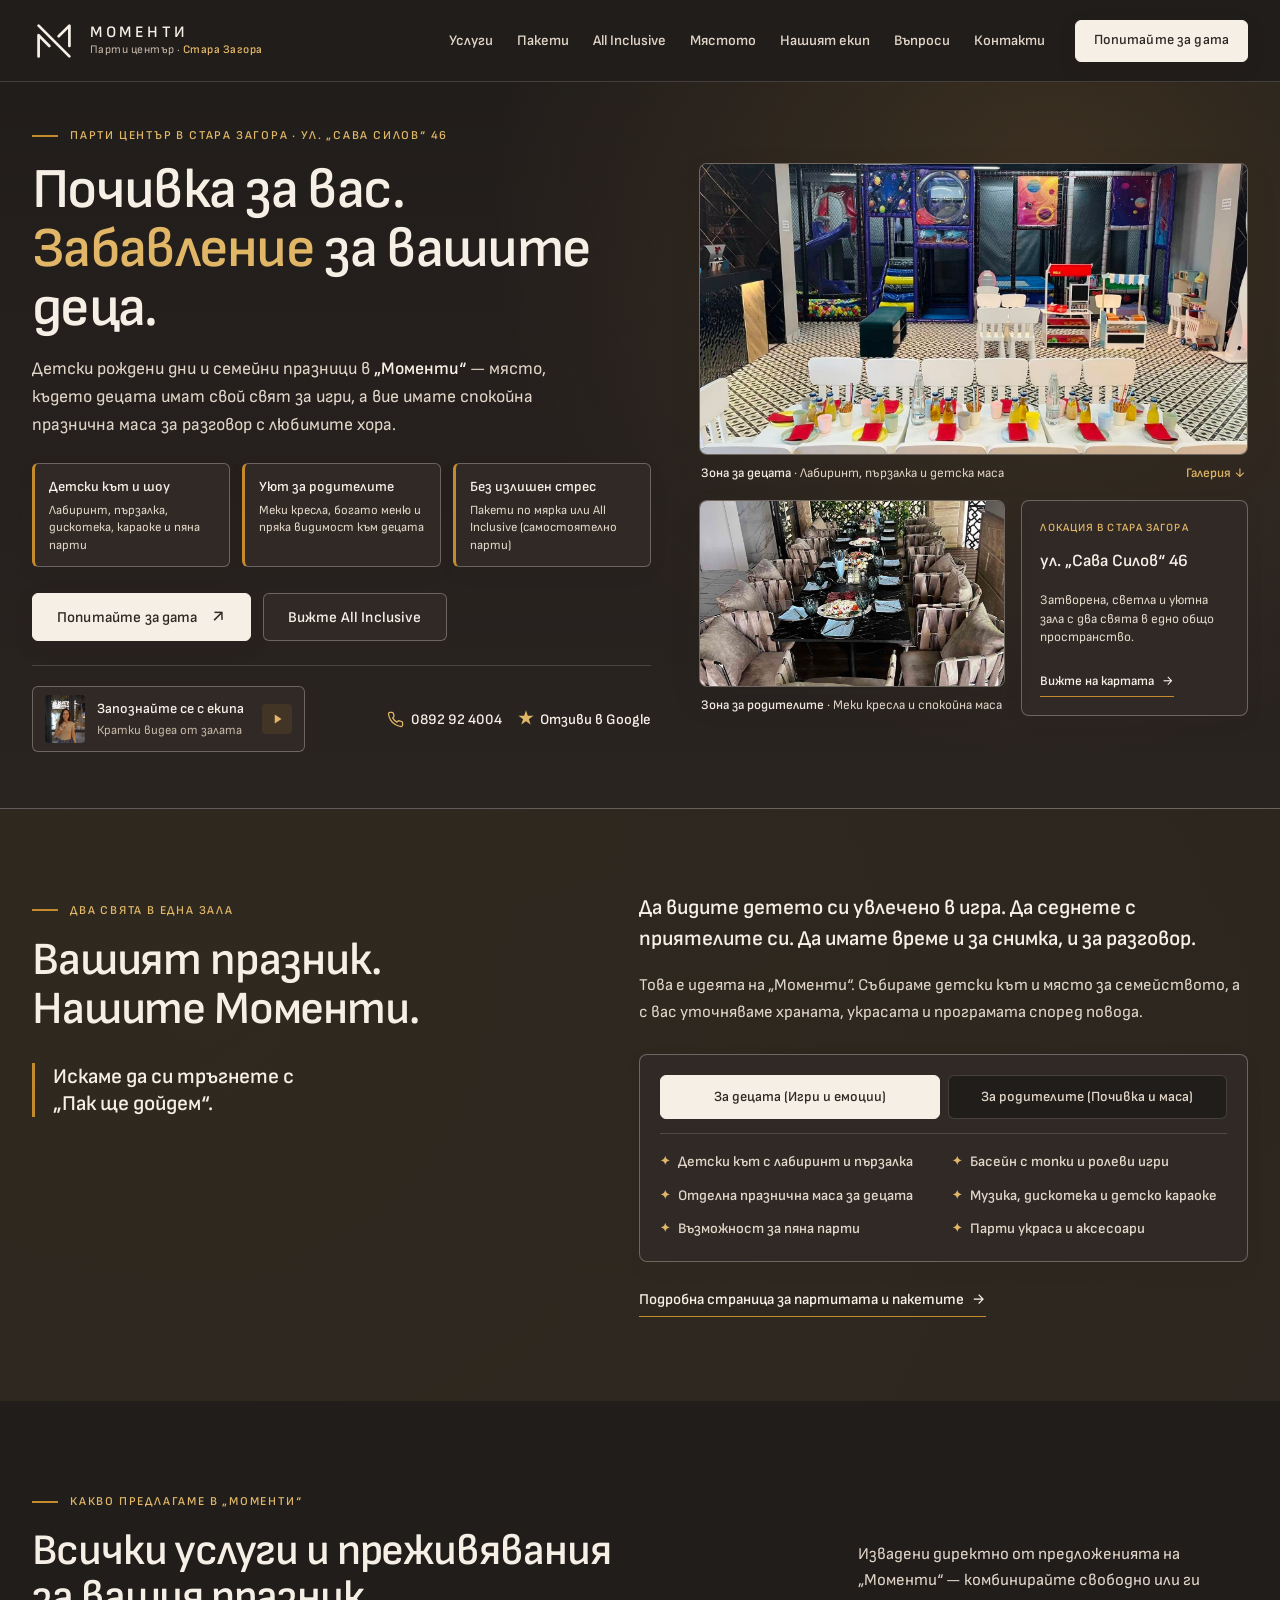
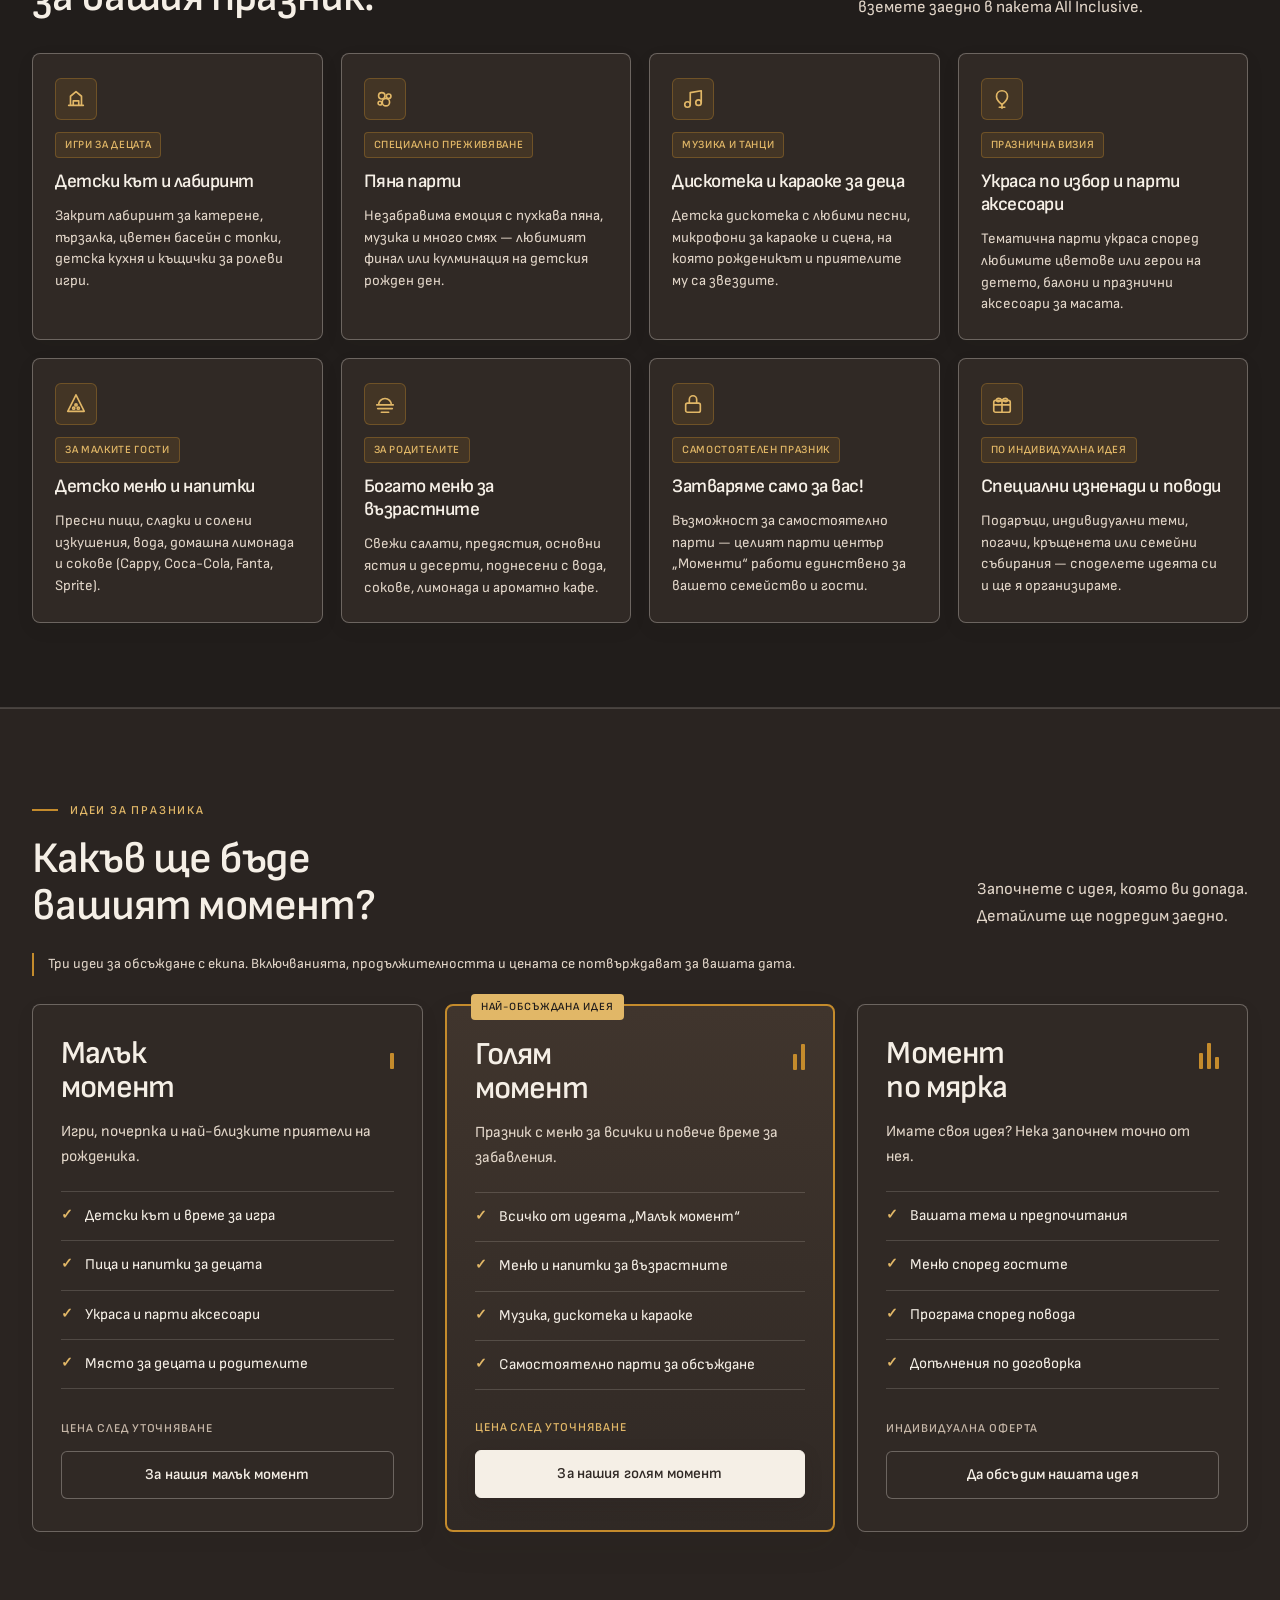
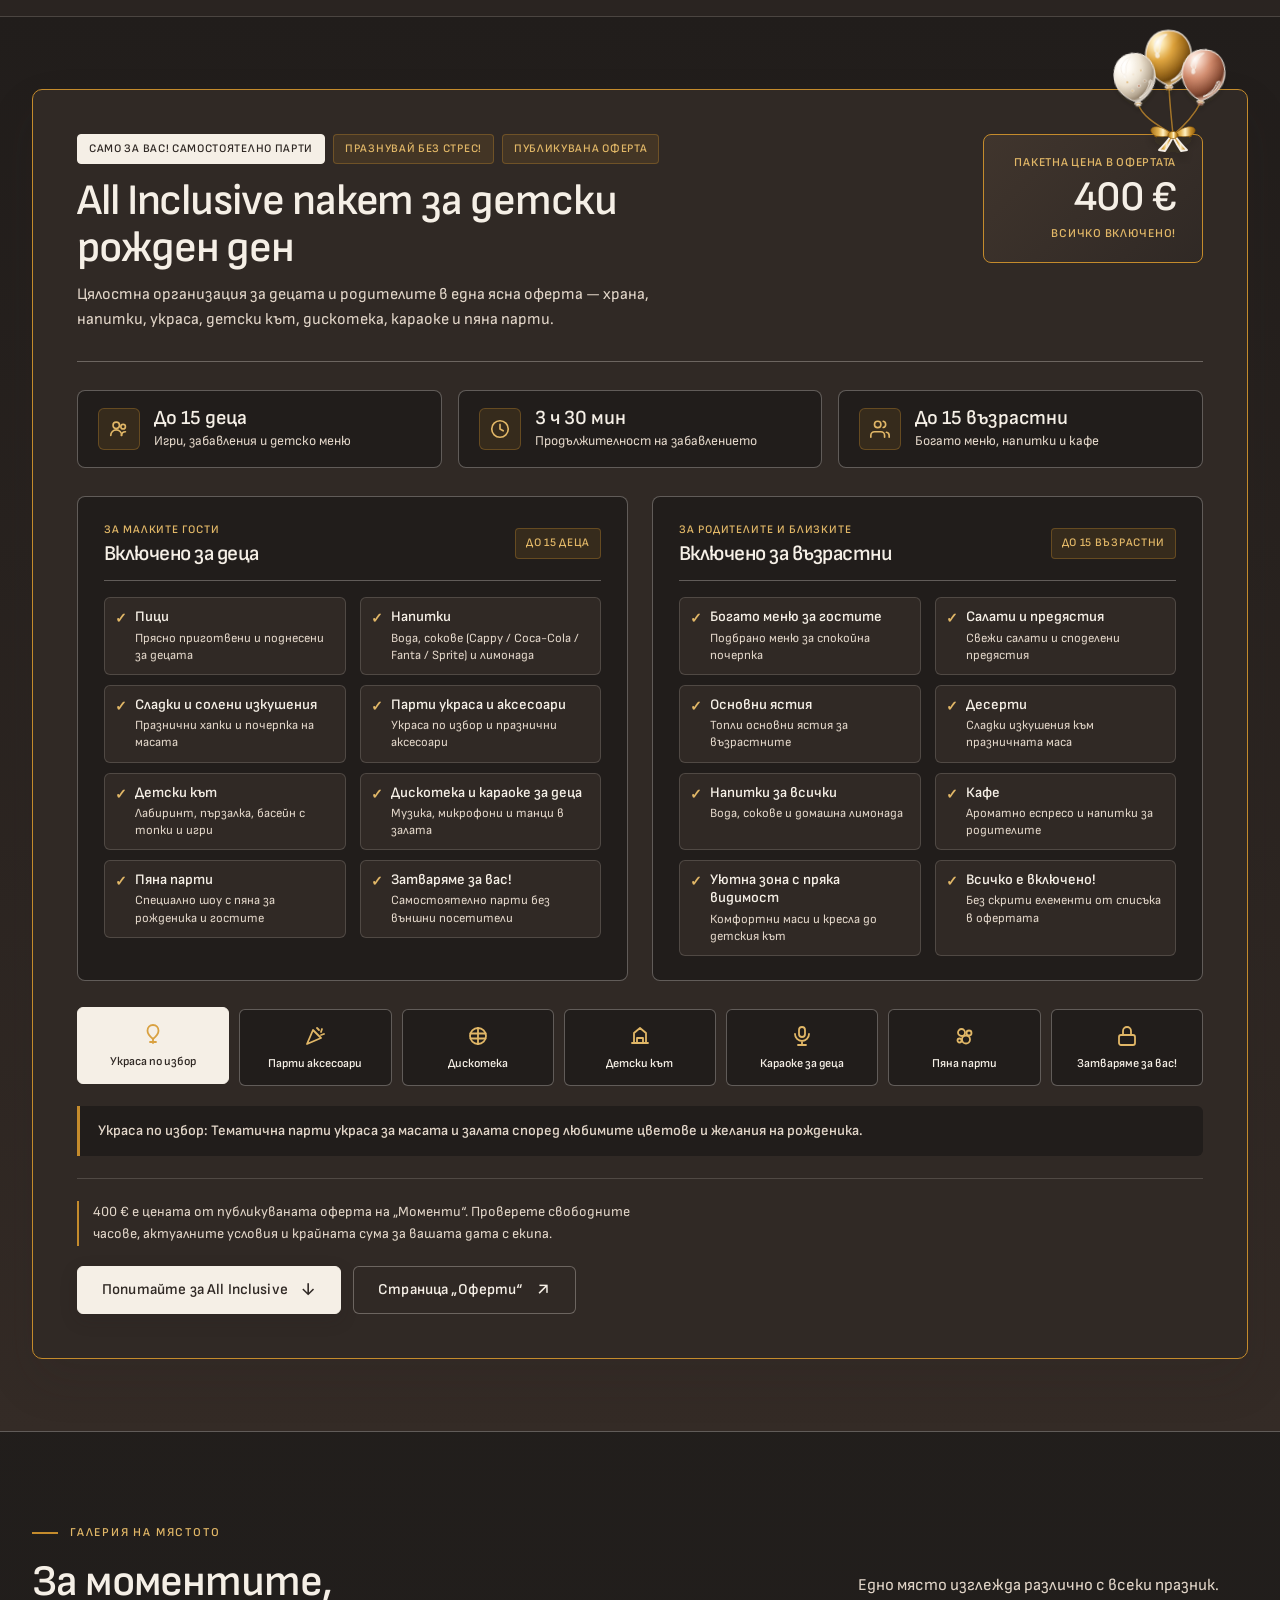
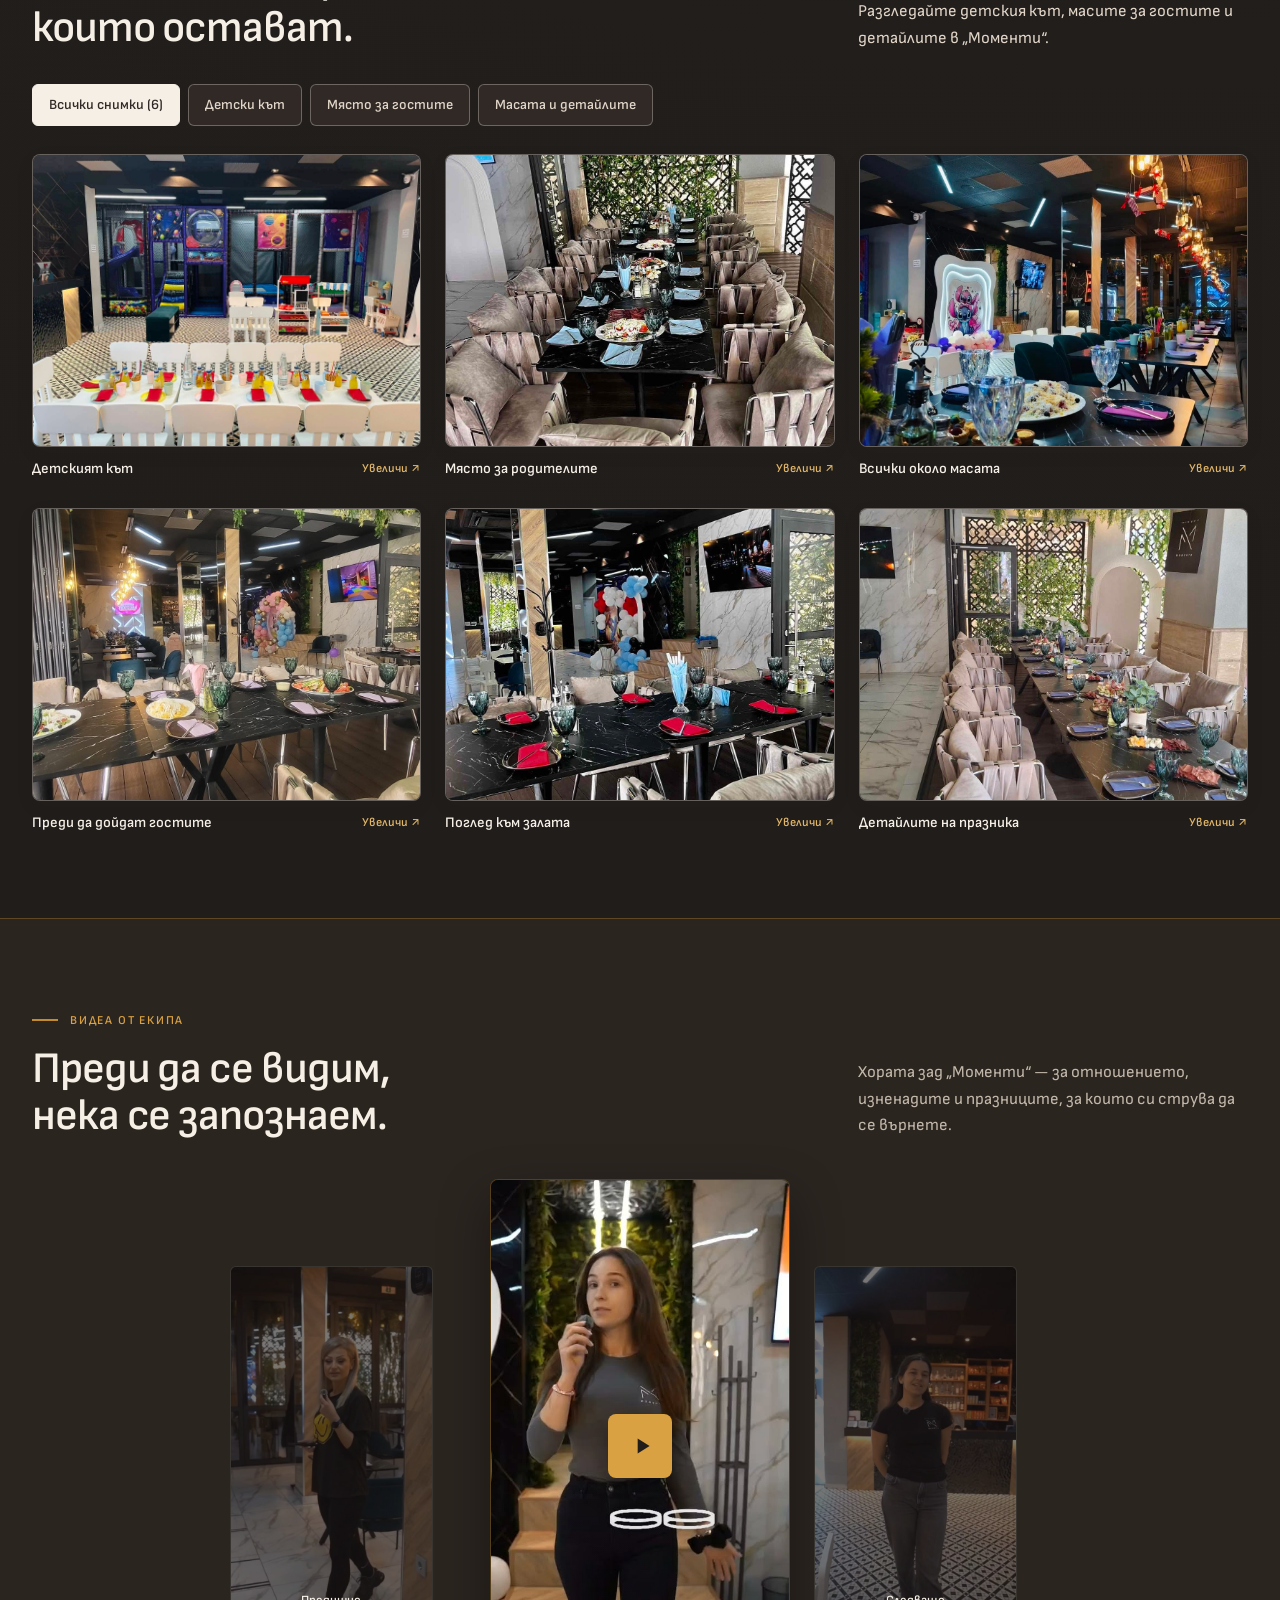
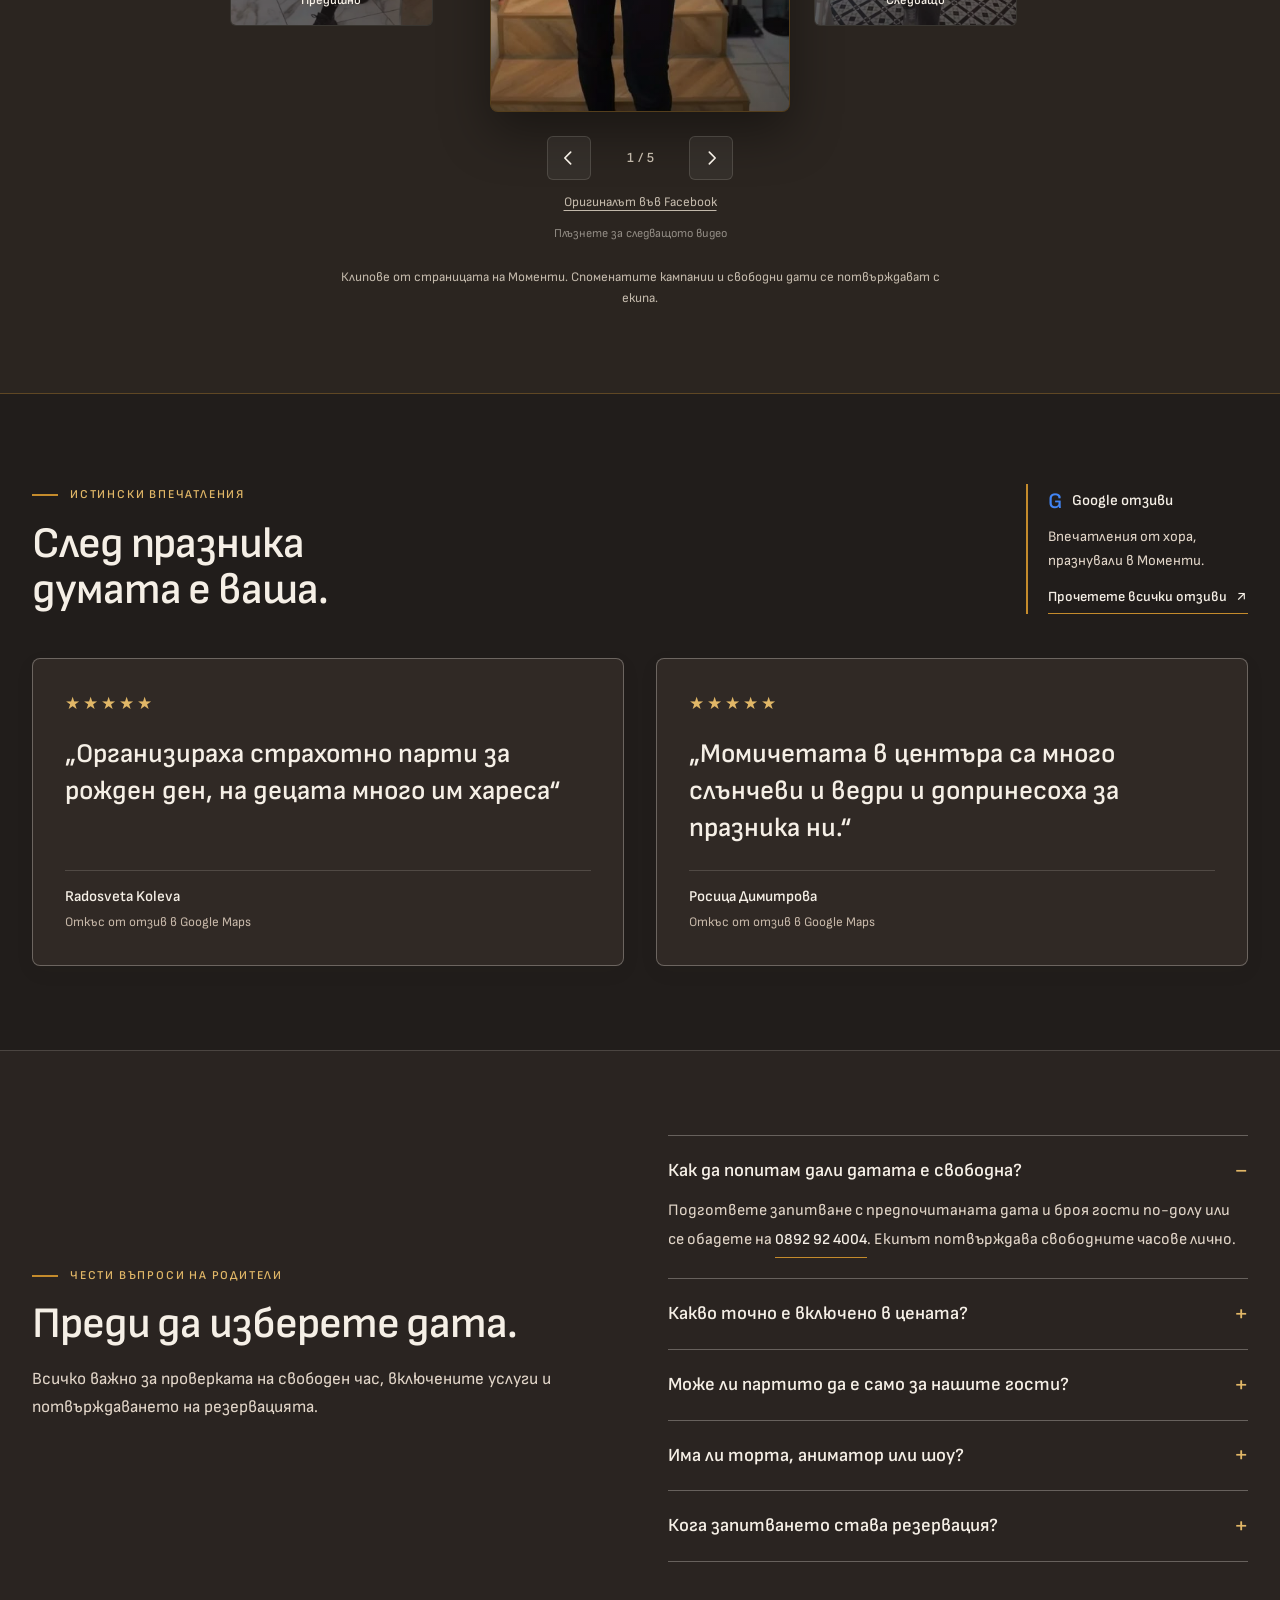
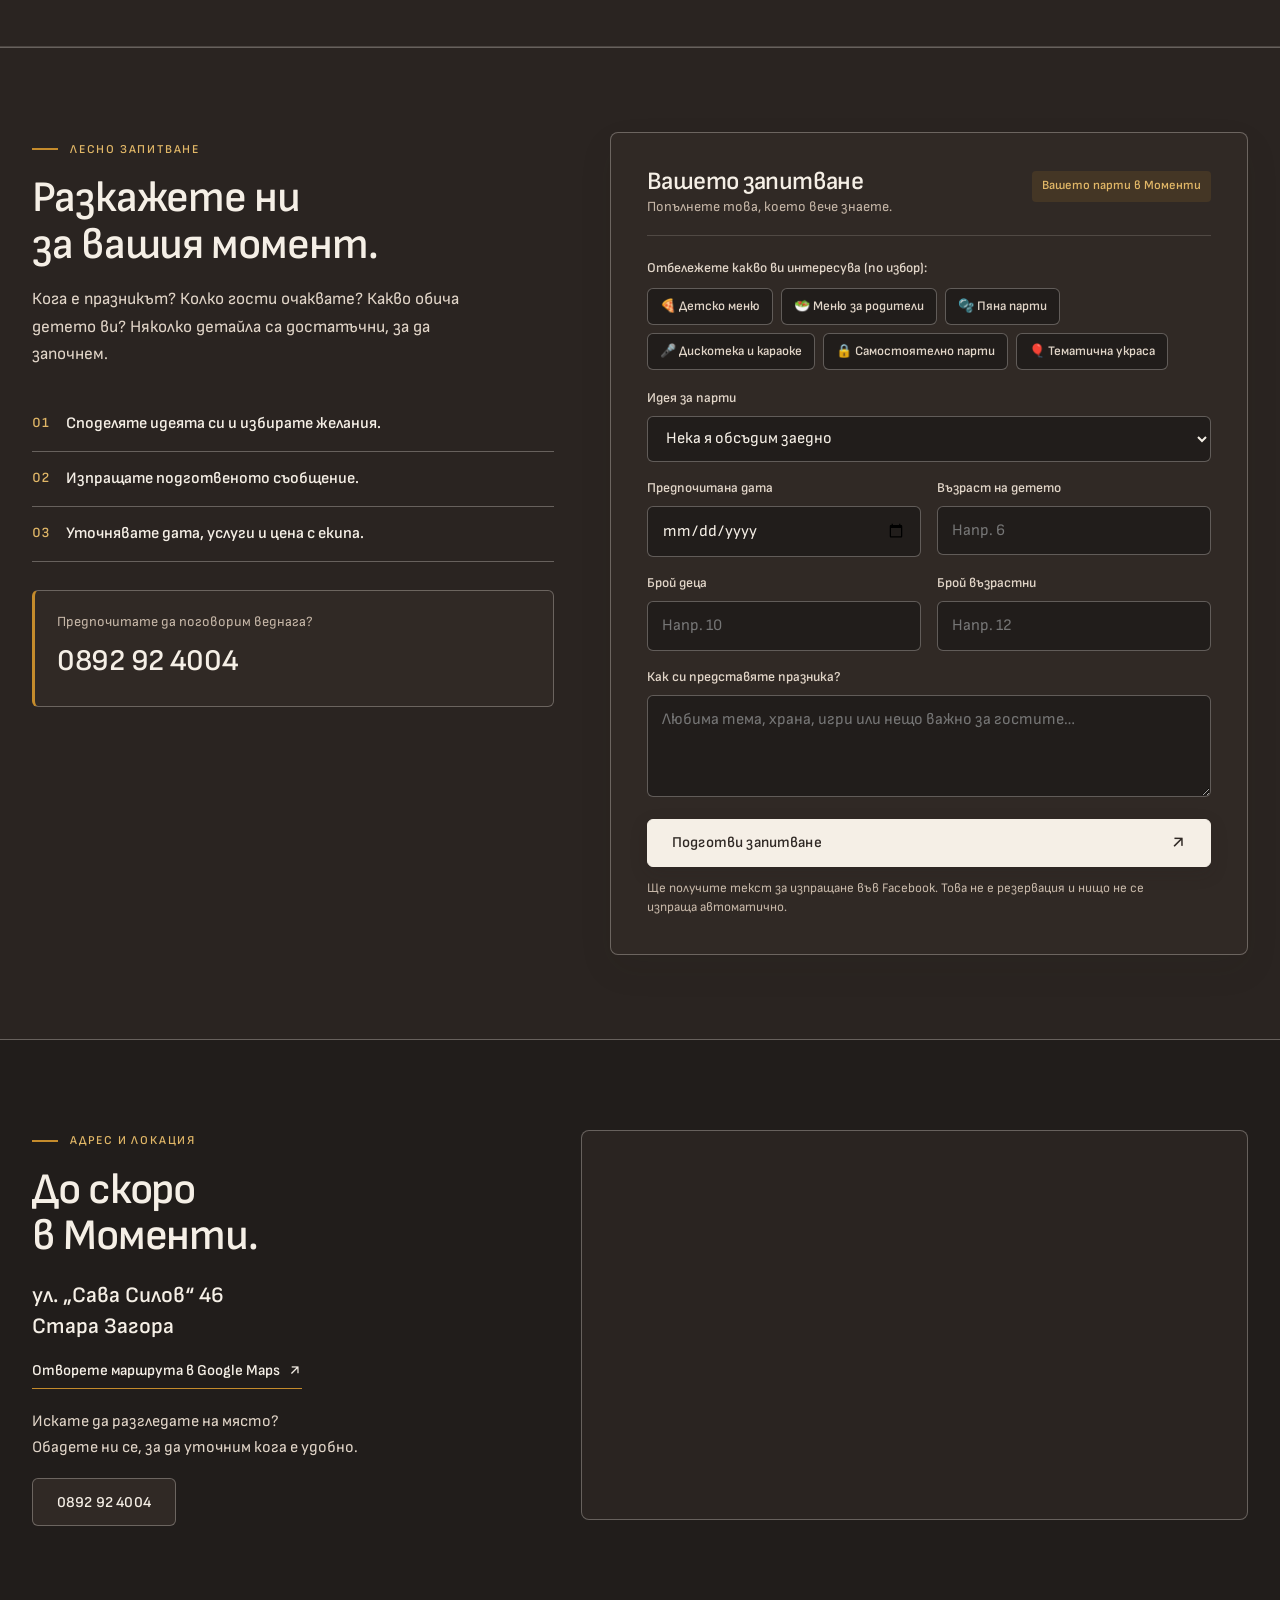
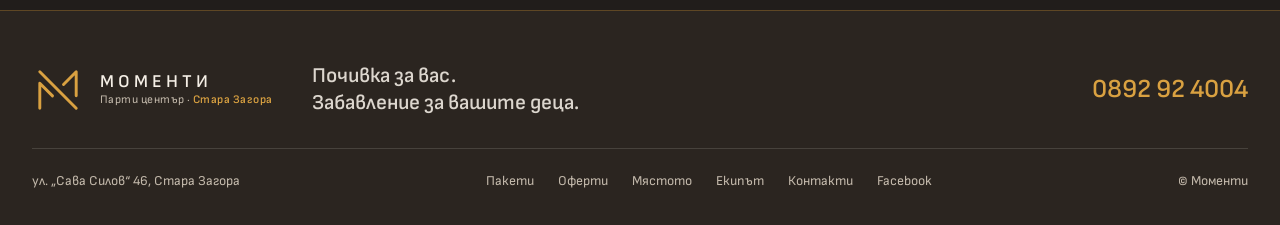
==== commit 382907a2: "Improve balloon interaction and darken site palette" ====
--- a/index.html
+++ b/index.html
@@ -3,12 +3,12 @@
 <head>
 <meta charset="utf-8">
 <meta name="viewport" content="width=device-width,initial-scale=1">
-<meta name="theme-color" content="#F2ECE1">
+<meta name="theme-color" content="#211D1B">
 <title>Моменти — детски рождени дни в Стара Загора</title>
 <meta name="description" content="Почивка за вас. Забавление за вашите деца. Вижте парти център Моменти, идеите за рожден ден, All Inclusive офертата, галерията и отзивите. Стара Загора, ул. Сава Силов 46.">
 <link rel="icon" href="global/logo.svg" type="image/svg+xml">
-<link rel="stylesheet" href="global/style.css?v=20261115">
-<script src="global/main.js?v=20261115" defer></script>
+<link rel="stylesheet" href="global/style.css?v=20261116">
+<script src="global/main.js?v=20261116" defer></script>
 <script type="application/ld+json">{"@context": "https://schema.org", "@type": "LocalBusiness", "name": "Парти център Моменти", "telephone": "+359892924004", "address": {"@type": "PostalAddress", "streetAddress": "ул. Сава Силов 46", "addressLocality": "Стара Загора", "addressCountry": "BG"}, "sameAs": ["https://www.facebook.com/profile.php?id=61556251152077"]}</script>
 </head>
 <body>
--- a/global/style.css
+++ b/global/style.css
@@ -19,11 +19,11 @@
 
 :root {
   /* Soothing, Eye-Friendly Warm Cashmere, Sand & Soft Mocha Palette (Zero harsh black/white glare!) */
-  --bg: #F2ECE1;           /* Warm Cashmere / Oatmeal */
-  --bg-soft: #E8DFD1;      /* Soft Travertine Sand */
-  --bg-deep: #DDD2C0;      /* Warm Champagne Stone */
-  --surface: #FAF6EE;      /* Soft Ivory Card Surface (never stark #fff) */
-  --surface-elevated: #FFFDF8;
+  --bg: #211d1b;
+  --bg-soft: #2a2421;
+  --bg-deep: #342b26;
+  --surface: #302925;
+  --surface-elevated: #3b322c;
 
   /* Warm Espresso Velvet (used only for the video stage & footer — warm, soft, never pitch black) */
   --velvet: #2B2520;
@@ -31,24 +31,24 @@
   --velvet-line: rgba(242, 236, 225, 0.14);
 
   /* Eye-Comfortable Typography */
-  --ink: #26211D;          /* Warm Espresso Charcoal */
-  --ink-soft: #433B34;     /* Soft Cocoa */
-  --muted: #6E645A;        /* Muted Warm Taupe */
+  --ink: #f5efe6;
+  --ink-soft: #e1d5c8;
+  --muted: #c5b6a7;
   --light-ink: #F5EFE6;
   --light-muted: #C2B8AA;
 
   /* Borders & Hairlines */
-  --line: rgba(38, 33, 29, 0.11);
-  --line-strong: rgba(38, 33, 29, 0.20);
+  --line: rgba(245, 239, 230, 0.16);
+  --line-strong: rgba(245, 239, 230, 0.30);
 
   /* Warm Champagne Gold & Botanical Sage Accents */
   --gold: #C48B2C;
   --gold-bright: #D9A141;
-  --gold-deep: #966615;
+  --gold-deep: #e1b767;
   --gold-subtle: rgba(196, 139, 44, 0.13);
   --gold-line: rgba(196, 139, 44, 0.34);
 
-  --sage: #3D5E4E;
+  --sage: #a3c5ab;
   --sage-subtle: rgba(61, 94, 78, 0.12);
 
   /* Fonts */
@@ -161,7 +161,7 @@
 
 ::selection {
   background: var(--gold-bright);
-  color: var(--ink);
+  color: #211d1b;
 }
 
 [hidden] {
@@ -275,11 +275,11 @@
 .primary:hover {
   background: var(--gold-deep);
   border-color: var(--gold-deep);
-  color: #fff;
+  color: #211d1b;
 }
 
 .secondary {
-  background: rgba(250, 246, 238, 0.75);
+  background: var(--surface);
   color: var(--ink);
   border-color: var(--line-strong);
 }
@@ -313,7 +313,7 @@
   top: 0;
   z-index: 60;
   height: 82px;
-  background: rgba(242, 236, 225, 0.92);
+  background: rgba(33, 29, 27, 0.94);
   backdrop-filter: blur(14px);
   -webkit-backdrop-filter: blur(14px);
   border-bottom: 1px solid var(--line);
@@ -914,7 +914,7 @@
 
 /* Featured Package: Warm Champagne & Gold Highlight (Soothing, not pitch black!) */
 .package-featured {
-  background: linear-gradient(180deg, #FFFDF9 0%, #F6ECDA 100%);
+  background: linear-gradient(180deg, #40352d 0%, #302925 100%);
   border: 2px solid var(--gold);
   box-shadow: var(--shadow-md);
 }
@@ -925,7 +925,7 @@
   top: -12px;
   left: 24px;
   background: var(--gold-deep);
-  color: #fff;
+  color: #211d1b;
   font-size: 11px;
   font-weight: 700;
   letter-spacing: 0.08em;
@@ -1175,7 +1175,7 @@
 
 .all-inc-price-box {
   position: relative;
-  background: linear-gradient(135deg, #FFFDF8 0%, #F4E6CA 100%);
+  background: linear-gradient(135deg, #40352d 0%, #302925 100%);
   border: 1.5px solid var(--gold);
   border-radius: var(--radius-md);
   padding: 18px 26px;
@@ -1580,7 +1580,7 @@
   height: 64px;
   border-radius: var(--radius-md);
   background: var(--gold-bright);
-  color: var(--ink);
+  color: #211d1b;
   display: grid;
   place-items: center;
   box-shadow: 0 10px 28px rgba(0, 0, 0, 0.4);
@@ -1623,7 +1623,7 @@
 .carousel-arrow:hover {
   background: var(--gold-bright);
   border-color: var(--gold-bright);
-  color: var(--ink);
+  color: #211d1b;
 }
 
 .reel-count {
@@ -2550,7 +2550,7 @@
   border: 0;
   border-radius: var(--radius-sm);
   background: var(--gold-bright);
-  color: var(--ink);
+  color: #211d1b;
   z-index: 3;
   display: grid;
   place-items: center;
@@ -2582,7 +2582,7 @@
 .lightbox-next:hover {
   background: var(--gold-bright);
   border-color: var(--gold-bright);
-  color: var(--ink);
+  color: #211d1b;
 }
 
 .lightbox-count {
@@ -2663,7 +2663,7 @@
   font-size: 13px;
   font-weight: 700;
   color: var(--gold-deep);
-  background: rgba(250, 246, 238, 0.85);
+  background: var(--surface);
   border: 1px solid var(--gold-line);
   padding: 6px 12px;
   border-radius: var(--radius-sm);
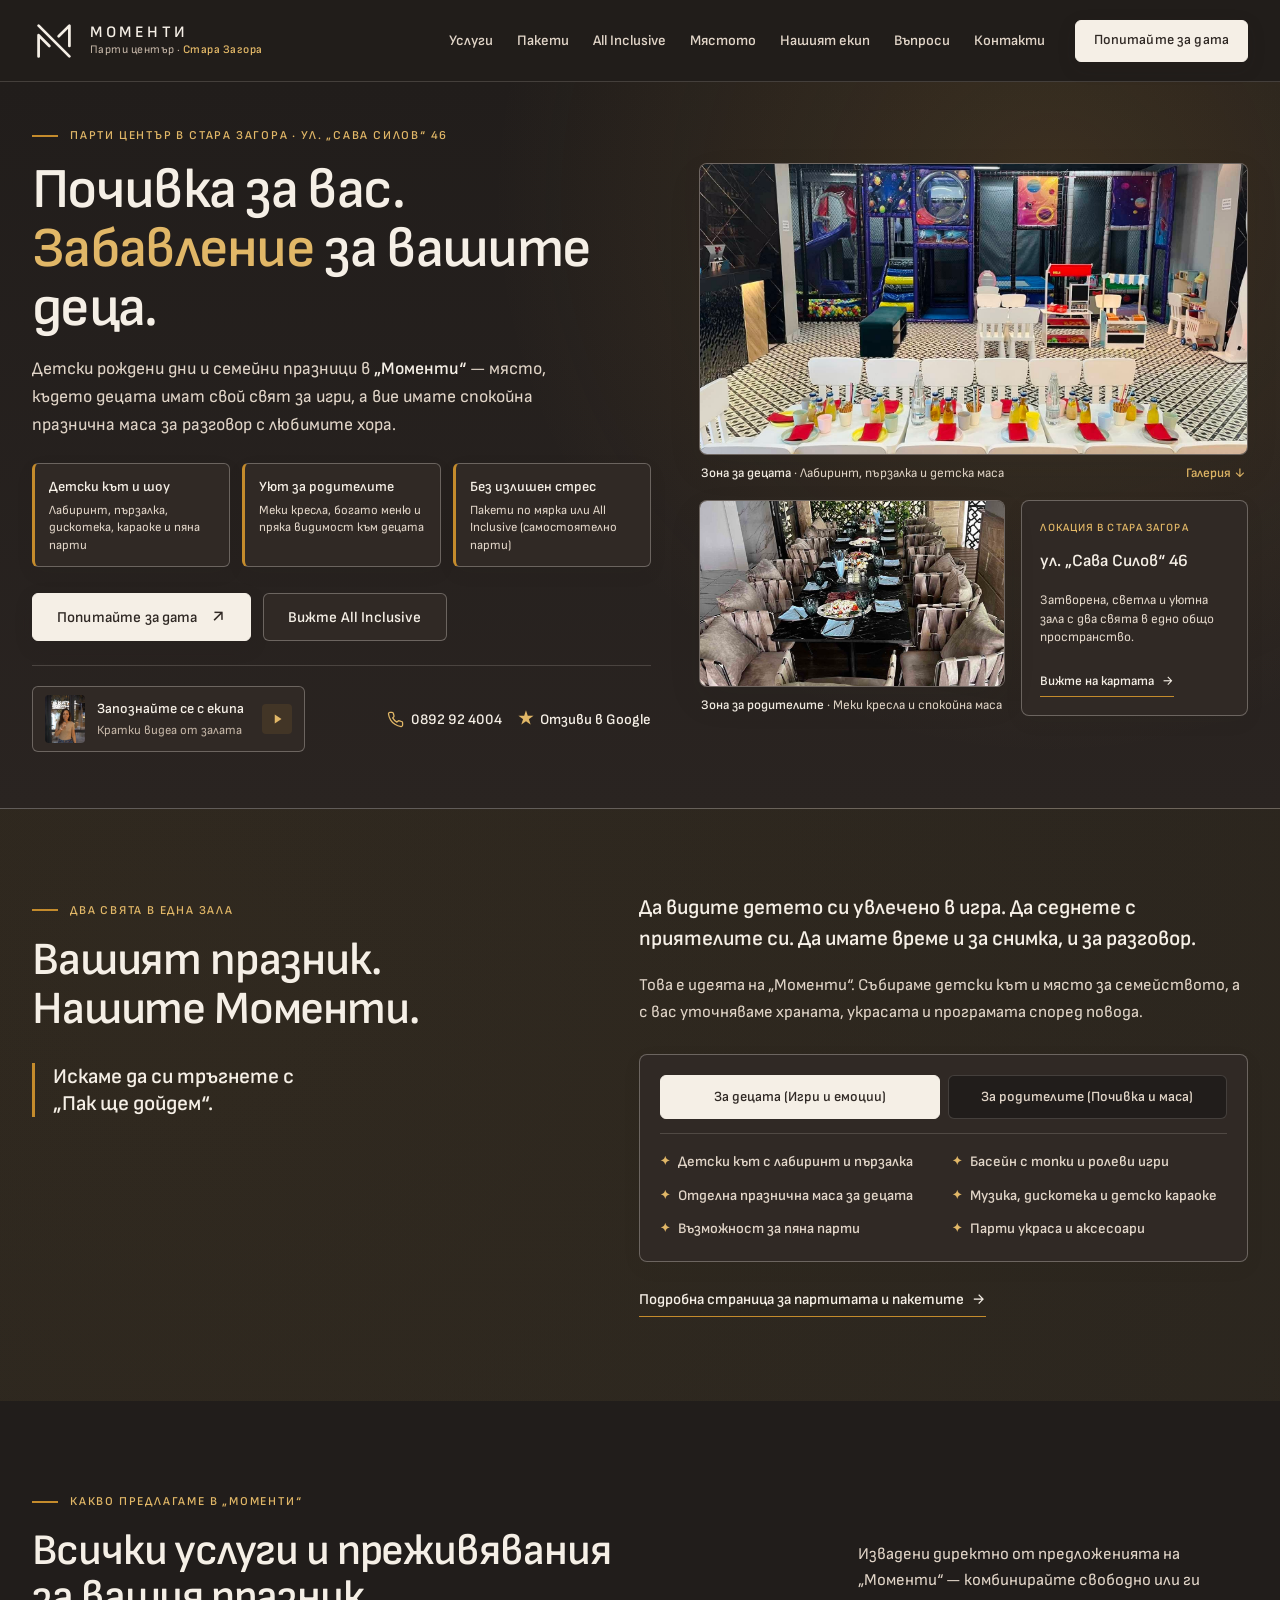
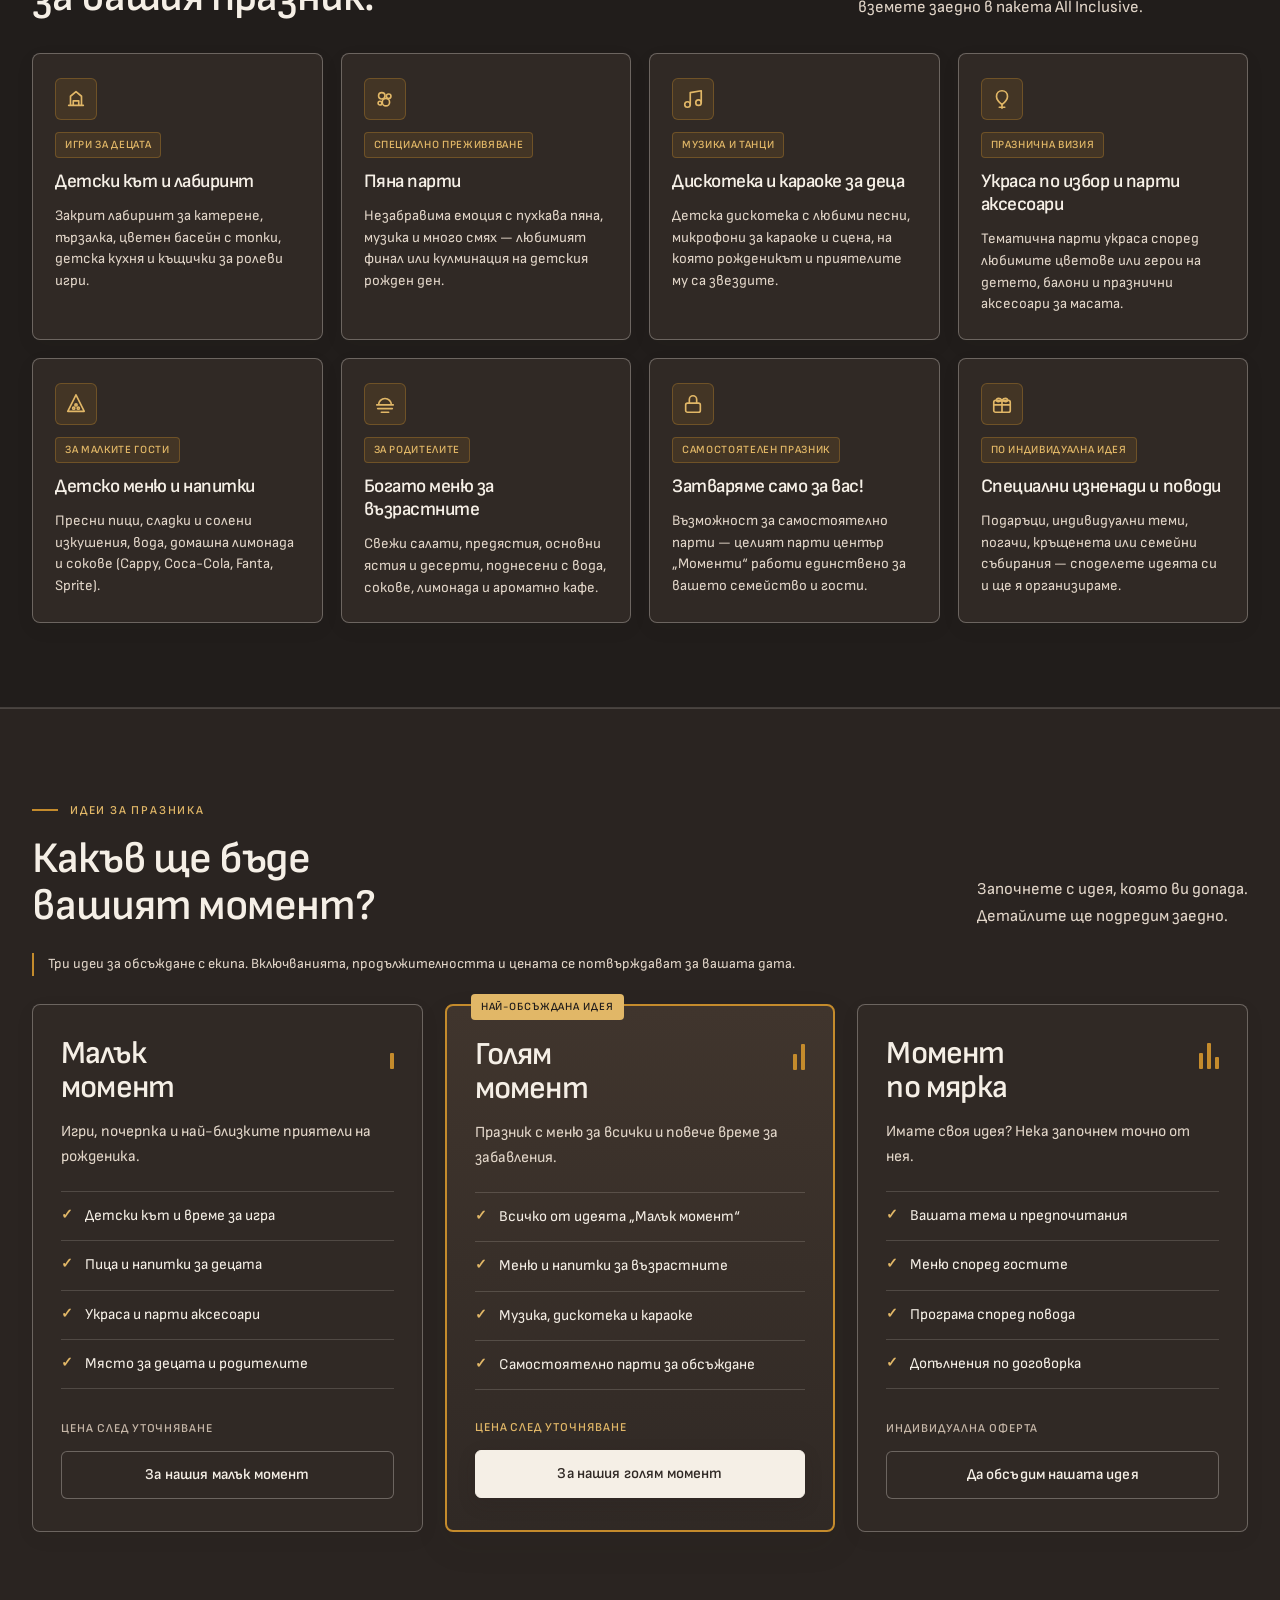
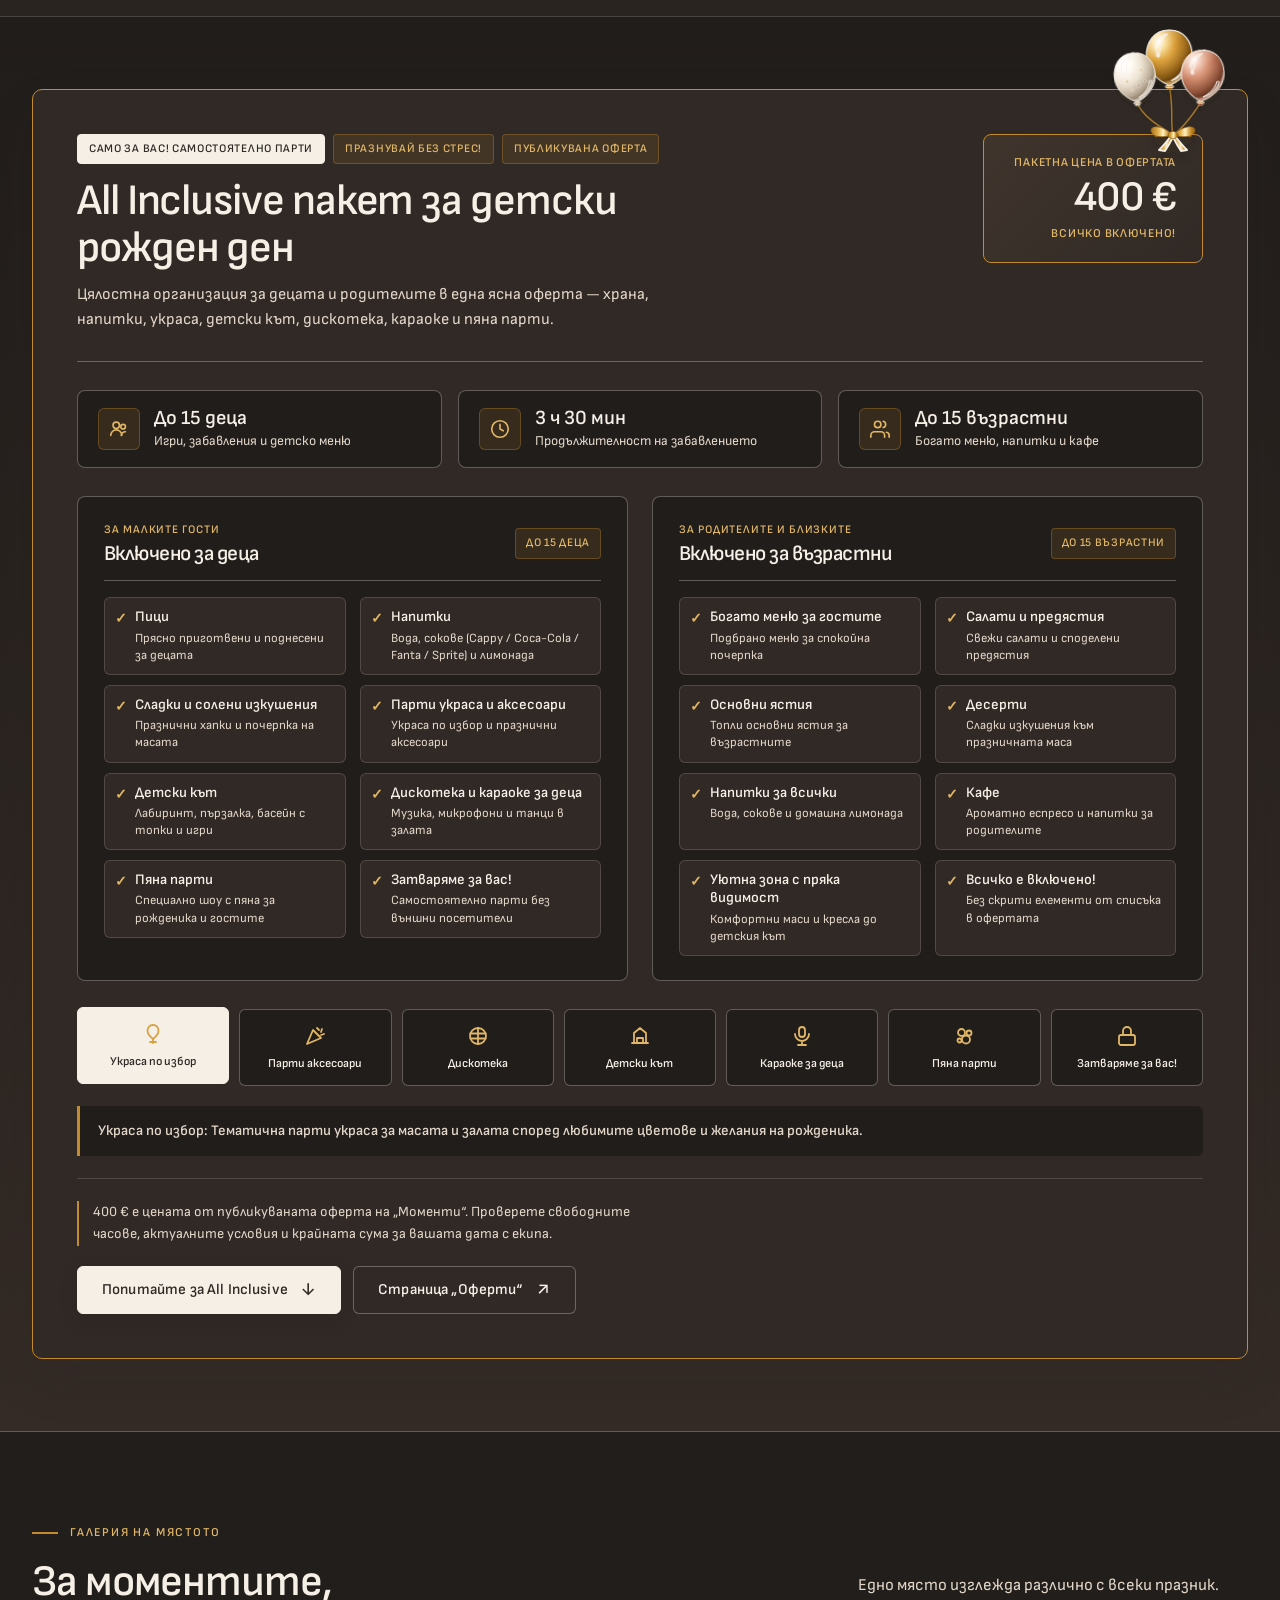
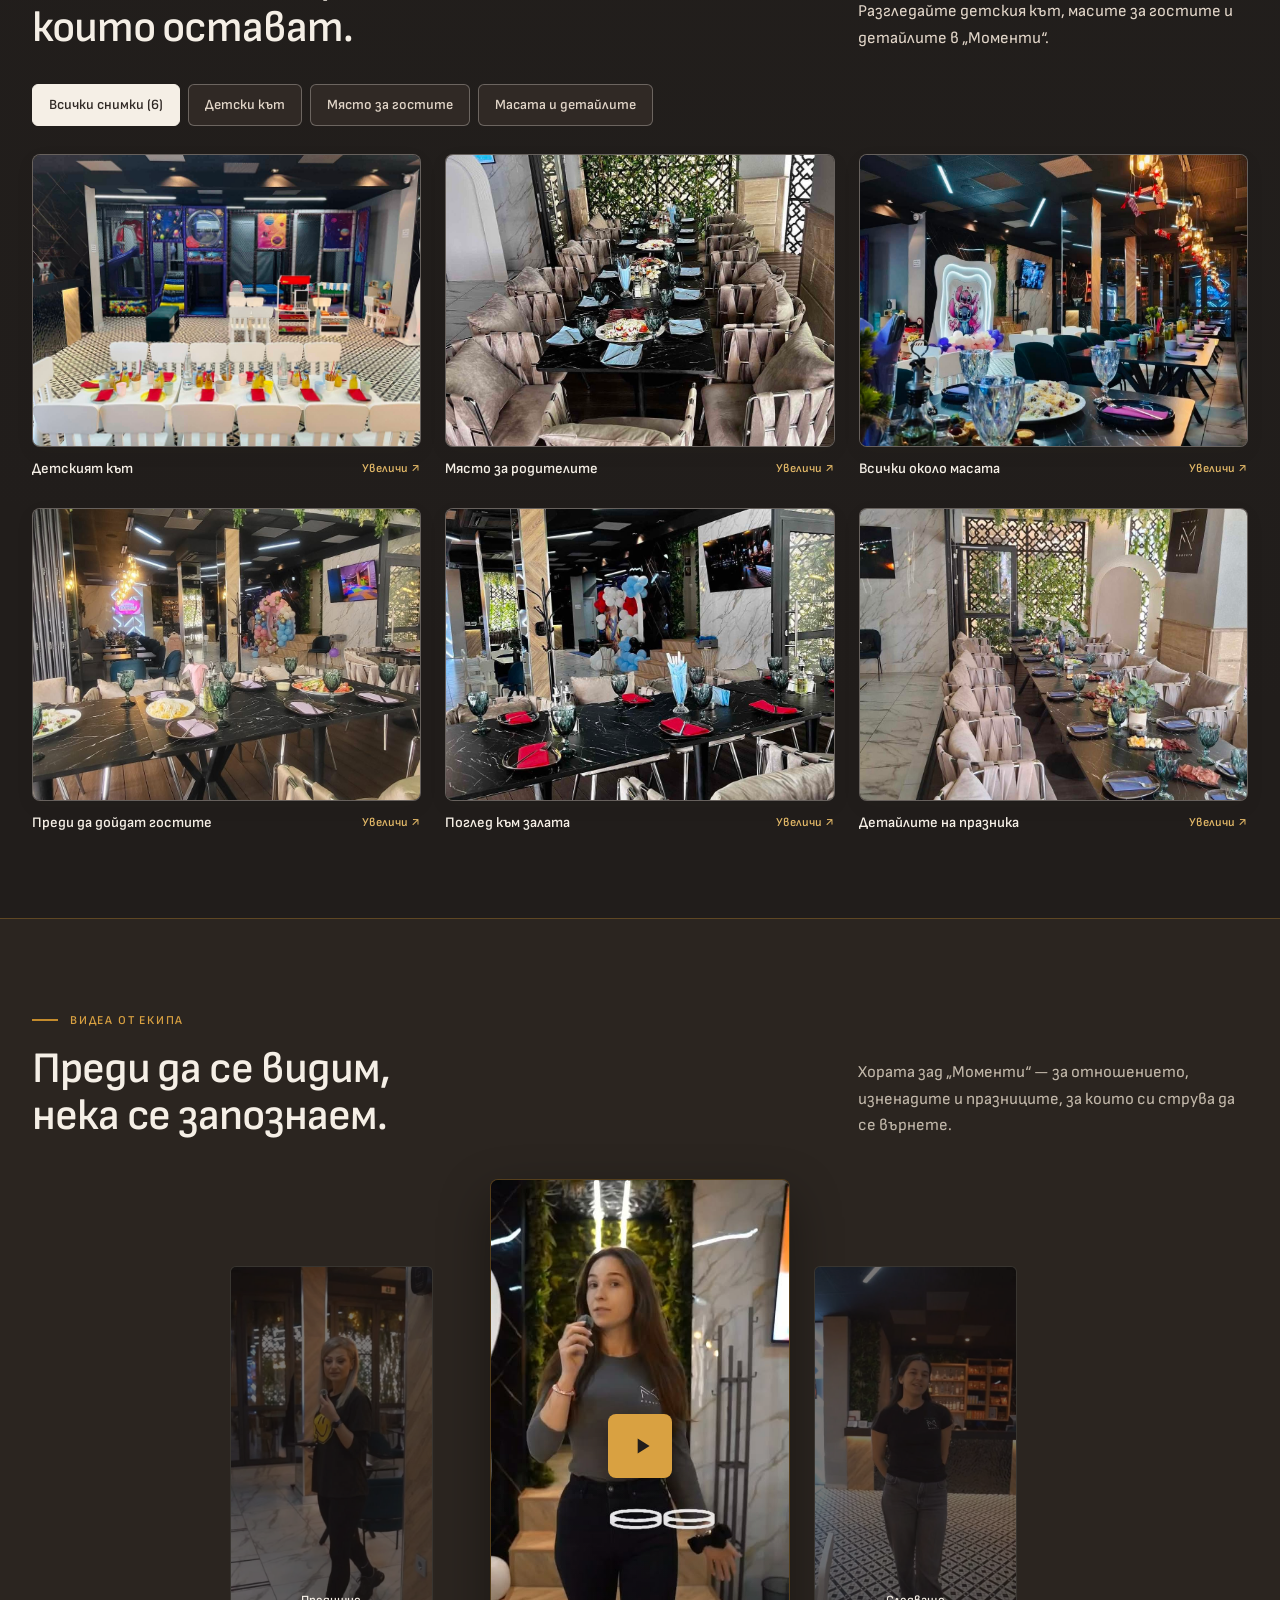
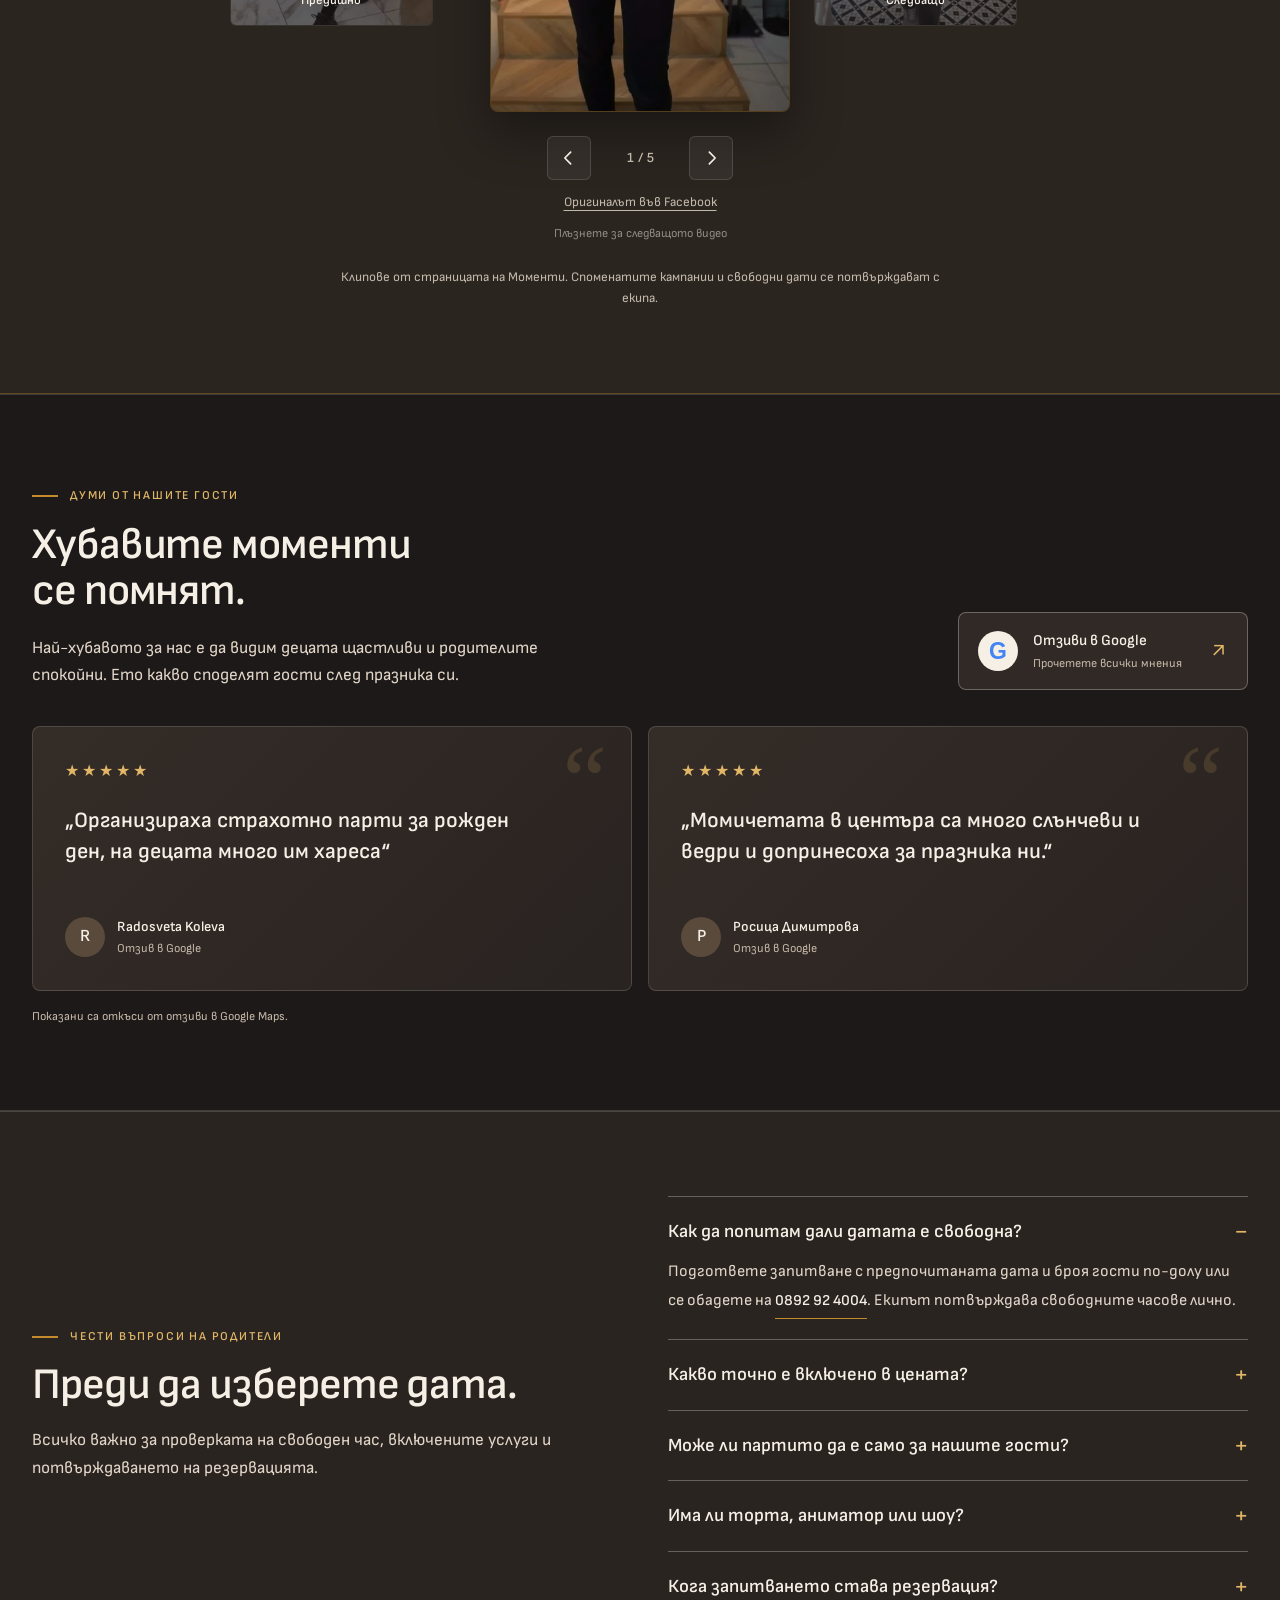
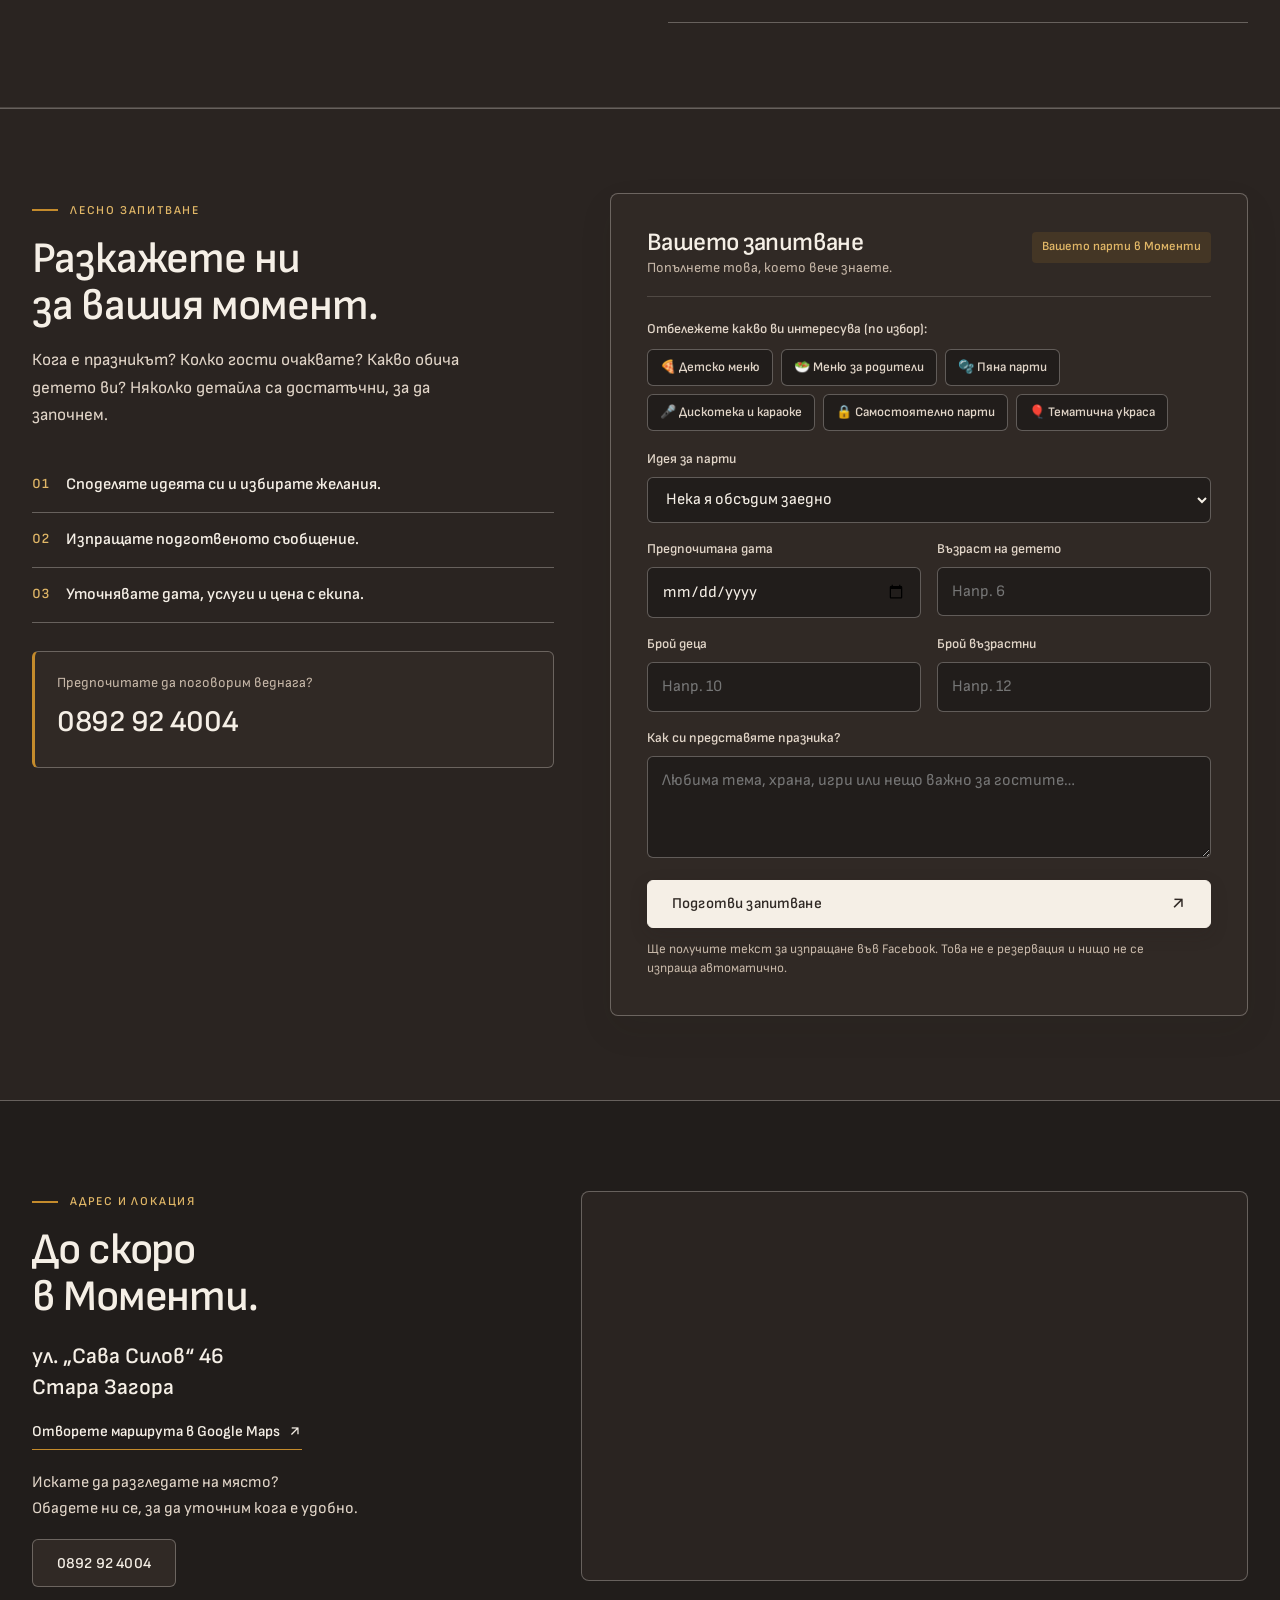
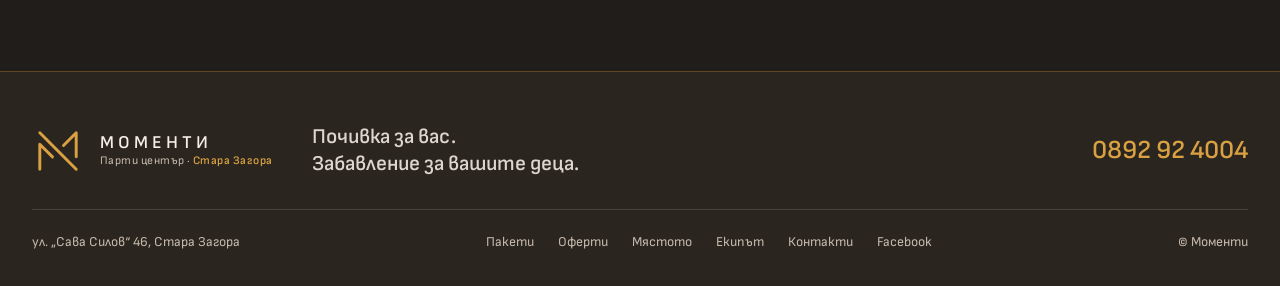
==== commit 63c99f39: "Redesign guest reviews section" ====
--- a/index.html
+++ b/index.html
@@ -7,8 +7,8 @@
 <title>Моменти — детски рождени дни в Стара Загора</title>
 <meta name="description" content="Почивка за вас. Забавление за вашите деца. Вижте парти център Моменти, идеите за рожден ден, All Inclusive офертата, галерията и отзивите. Стара Загора, ул. Сава Силов 46.">
 <link rel="icon" href="global/logo.svg" type="image/svg+xml">
-<link rel="stylesheet" href="global/style.css?v=20261116">
-<script src="global/main.js?v=20261116" defer></script>
+<link rel="stylesheet" href="global/style.css?v=20261117">
+<script src="global/main.js?v=20261117" defer></script>
 <script type="application/ld+json">{"@context": "https://schema.org", "@type": "LocalBusiness", "name": "Парти център Моменти", "telephone": "+359892924004", "address": {"@type": "PostalAddress", "streetAddress": "ул. Сава Силов 46", "addressLocality": "Стара Загора", "addressCountry": "BG"}, "sameAs": ["https://www.facebook.com/profile.php?id=61556251152077"]}</script>
 </head>
 <body>
@@ -522,29 +522,33 @@
 
   <section class="reviews section" id="reviews">
     <div class="wrap">
-      <div class="section-heading">
+      <div class="reviews-intro">
         <div>
-          <span class="eyebrow">Истински впечатления</span>
-          <h2>След празника<br>думата е ваша.</h2>
-        </div>
-        <div class="review-source">
-          <span class="google-word"><b>G</b> Google отзиви</span>
-          <p>Впечатления от хора,<br>празнували в Моменти.</p>
-          <a class="text-link" href="https://www.google.com/maps/place/%D0%9C%D0%BE%D0%BC%D0%B5%D0%BD%D1%82%D0%B8/data=!4m2!3m1!1s0x40a869000d6f51a1:0x9fa2c1917d24e116" target="_blank" rel="noopener">Прочетете всички отзиви <span aria-hidden="true">↗</span></a>
-        </div>
-      </div>
-      <div class="review-quotes">
+          <span class="eyebrow">Думи от нашите гости</span>
+          <h2>Хубавите моменти<br>се помнят.</h2>
+          <p>Най-хубавото за нас е да видим децата щастливи и родителите спокойни. Ето какво споделят гости след празника си.</p>
+        </div>
+        <a class="reviews-google-link" href="https://www.google.com/maps/place/%D0%9C%D0%BE%D0%BC%D0%B5%D0%BD%D1%82%D0%B8/data=!4m2!3m1!1s0x40a869000d6f51a1:0x9fa2c1917d24e116" target="_blank" rel="noopener">
+          <span class="google-mark" aria-hidden="true">G</span>
+          <span><strong>Отзиви в Google</strong><small>Прочетете всички мнения</small></span>
+          <span class="reviews-link-arrow" aria-hidden="true">↗</span>
+        </a>
+      </div>
+      <div class="review-quotes" aria-label="Отзиви от гости">
         <figure>
+          <span class="review-quote-mark" aria-hidden="true">“</span>
           <span class="review-stars" aria-label="5 от 5 звезди">★★★★★</span>
           <blockquote>„Организираха страхотно парти за рожден ден, на децата много им хареса“</blockquote>
-          <figcaption><strong>Radosveta Koleva</strong><span>Откъс от отзив в Google Maps</span></figcaption>
+          <figcaption><span class="review-avatar" aria-hidden="true">R</span><span><strong>Radosveta Koleva</strong><small>Отзив в Google</small></span></figcaption>
         </figure>
         <figure>
+          <span class="review-quote-mark" aria-hidden="true">“</span>
           <span class="review-stars" aria-label="5 от 5 звезди">★★★★★</span>
           <blockquote>„Момичетата в центъра са много слънчеви и ведри и допринесоха за празника ни.“</blockquote>
-          <figcaption><strong>Росица Димитрова</strong><span>Откъс от отзив в Google Maps</span></figcaption>
-        </figure>
-      </div>
+          <figcaption><span class="review-avatar" aria-hidden="true">Р</span><span><strong>Росица Димитрова</strong><small>Отзив в Google</small></span></figcaption>
+        </figure>
+      </div>
+      <p class="reviews-note">Показани са откъси от отзиви в Google Maps.</p>
     </div>
   </section>
 
--- a/global/style.css
+++ b/global/style.css
@@ -1791,88 +1791,96 @@
   font-size: 14px;
 }
 
-/* Google Reviews Section */
-.reviews .section-heading {
+/* Guest reviews */
+.reviews {
+  background: #1c1918;
+  border-block: 1px solid var(--line);
+}
+.reviews-intro {
+  display: flex;
+  justify-content: space-between;
   align-items: flex-end;
-}
-
-.review-source {
-  max-width: 340px;
-  font-size: 15px;
-  padding-left: 20px;
-  border-left: 2px solid var(--gold);
-}
-
-.review-source p {
+  gap: 36px;
+  margin-bottom: 36px;
+}
+.reviews-intro h2 { max-width: 16ch; }
+.reviews-intro p {
+  max-width: 52ch;
+  margin-top: 20px;
   color: var(--ink-soft);
-  margin-top: 6px;
-  font-size: 14.5px;
-}
-
-.review-source .text-link {
-  margin-top: 10px;
-  font-size: 14px;
-}
-
-.google-word {
-  display: inline-flex;
-  align-items: center;
-  gap: 10px;
-  font-size: 15px;
-  font-weight: 700;
-}
-
-.google-word b {
-  color: #4285F4;
-  font-size: 22px;
-  font-weight: 800;
-}
-
-.review-quotes {
-  display: grid;
-  grid-template-columns: 1fr 1fr;
-  gap: 32px;
-  padding-top: 12px;
-}
-
-.review-quotes figure {
-  background: var(--surface);
+}
+.reviews-google-link {
+  display: flex;
+  align-items: center;
+  gap: 15px;
+  flex-shrink: 0;
+  padding: 16px 19px;
   border: 1px solid var(--line-strong);
   border-radius: var(--radius-md);
+  background: var(--surface);
+  transition: border-color .2s, background-color .2s;
+}
+.reviews-google-link:hover { border-color: var(--gold); background: var(--surface-elevated); }
+.google-mark {
+  display: grid;
+  place-items: center;
+  width: 40px;
+  height: 40px;
+  border-radius: 50%;
+  background: #f5efe6;
+  color: #4285f4;
+  font: 800 23px/1 Arial, sans-serif;
+}
+.reviews-google-link strong, .reviews-google-link small { display: block; }
+.reviews-google-link strong { font-size: 15px; }
+.reviews-google-link small { color: var(--muted); font-size: 12px; }
+.reviews-link-arrow { margin-left: 12px; color: var(--gold-deep); font-size: 21px; }
+.review-quotes { display: grid; grid-template-columns: repeat(2, minmax(0, 1fr)); gap: 16px; }
+.review-quotes figure {
+  position: relative;
+  overflow: hidden;
+  display: flex;
+  flex-direction: column;
+  min-height: 265px;
   padding: 32px;
-  display: flex;
-  flex-direction: column;
-  box-shadow: var(--shadow-sm);
-}
-
-.review-stars {
-  color: var(--gold-deep);
-  font-size: 17px;
-  letter-spacing: 3px;
-}
-
+  border: 1px solid var(--line);
+  border-radius: var(--radius-md);
+  background: linear-gradient(135deg, #342c27, #292321);
+}
+.review-quote-mark {
+  position: absolute;
+  right: 24px;
+  top: 4px;
+  color: rgba(225, 183, 103, .15);
+  font: 100px/1 Georgia, serif;
+  pointer-events: none;
+}
+.review-stars { color: #e1b767; font-size: 16px; letter-spacing: 3px; }
 .review-quotes blockquote {
-  font-size: clamp(1.35rem, 2.1vw, 1.7rem);
+  position: relative;
+  max-width: 36ch;
+  margin: 20px 0 30px;
+  font-size: clamp(1.18rem, 1.7vw, 1.45rem);
   font-weight: 600;
-  line-height: 1.36;
-  margin: 18px 0 24px;
-  color: var(--ink);
-}
-
-.review-quotes figcaption {
-  display: flex;
-  flex-direction: column;
-  gap: 3px;
-  font-size: 15px;
-  margin-top: auto;
-  padding-top: 14px;
-  border-top: 1px solid var(--line);
-}
-
-.review-quotes figcaption span {
-  font-size: 13px;
-  color: var(--muted);
-}
+  line-height: 1.45;
+  color: var(--ink);
+}
+.review-quotes figcaption { display: flex; align-items: center; gap: 12px; margin-top: auto; }
+.review-avatar {
+  display: grid;
+  place-items: center;
+  width: 40px;
+  height: 40px;
+  flex-shrink: 0;
+  border-radius: 50%;
+  background: #594a3c;
+  color: #f5efe6;
+  font-weight: 700;
+}
+.review-quotes figcaption strong, .review-quotes figcaption small { display: block; }
+.review-quotes figcaption strong { font-size: 14px; }
+.review-quotes figcaption small, .reviews-note { color: var(--muted); font-size: 12px; }
+.reviews-note { margin-top: 16px; }
 
 /* Planner & Inquiry Section (Warm Sand & Ivory — Easy on the eyes!) */
 .planner {
@@ -2974,6 +2982,12 @@
     grid-template-columns: 1fr;
     gap: 16px;
   }
+  .reviews-intro {
+    flex-direction: column;
+    align-items: stretch;
+    gap: 24px;
+  }
+  .reviews-google-link { align-self: flex-start; }
   .offer-strip-inner,
   .closing .section-heading {
     flex-direction: column;
@@ -3328,6 +3342,7 @@
   }
   .review-quotes figure {
     padding: 22px 18px;
+    min-height: 230px;
   }
   .review-quotes blockquote {
     font-size: 1.18rem;
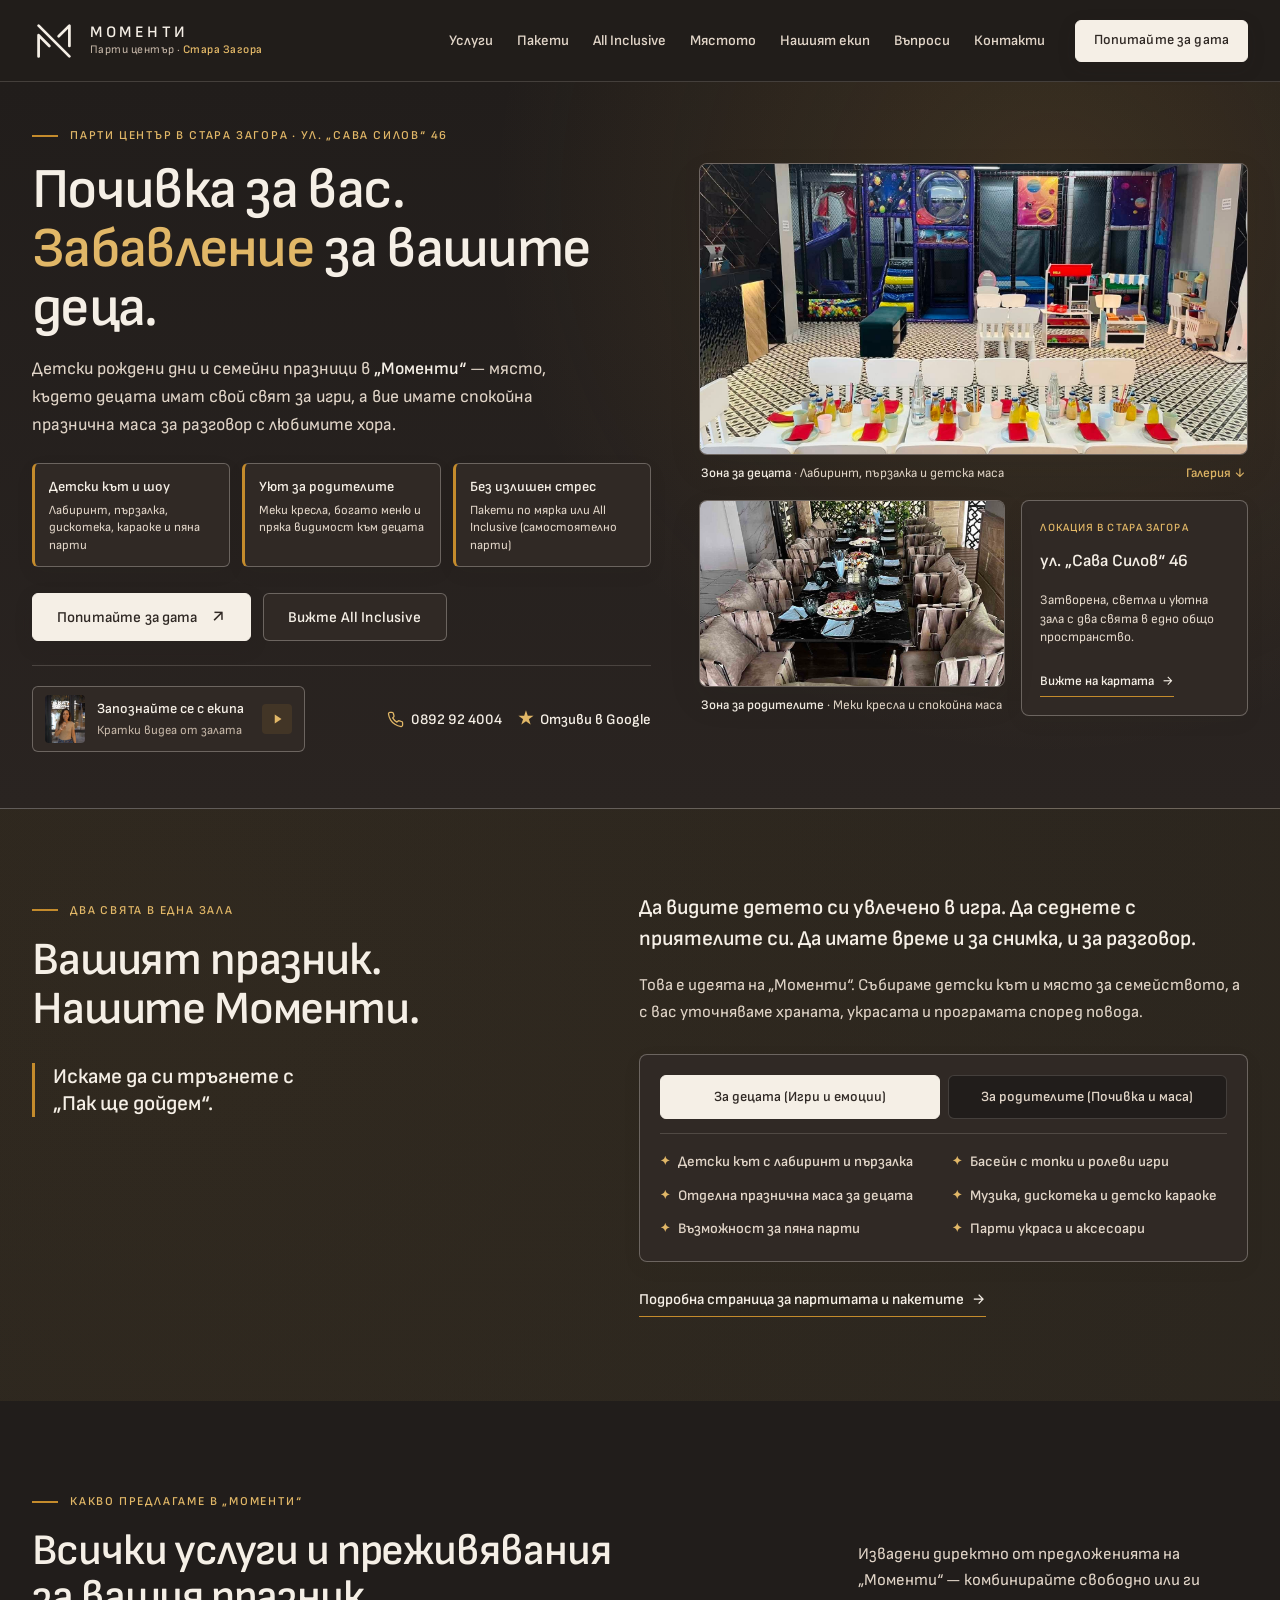
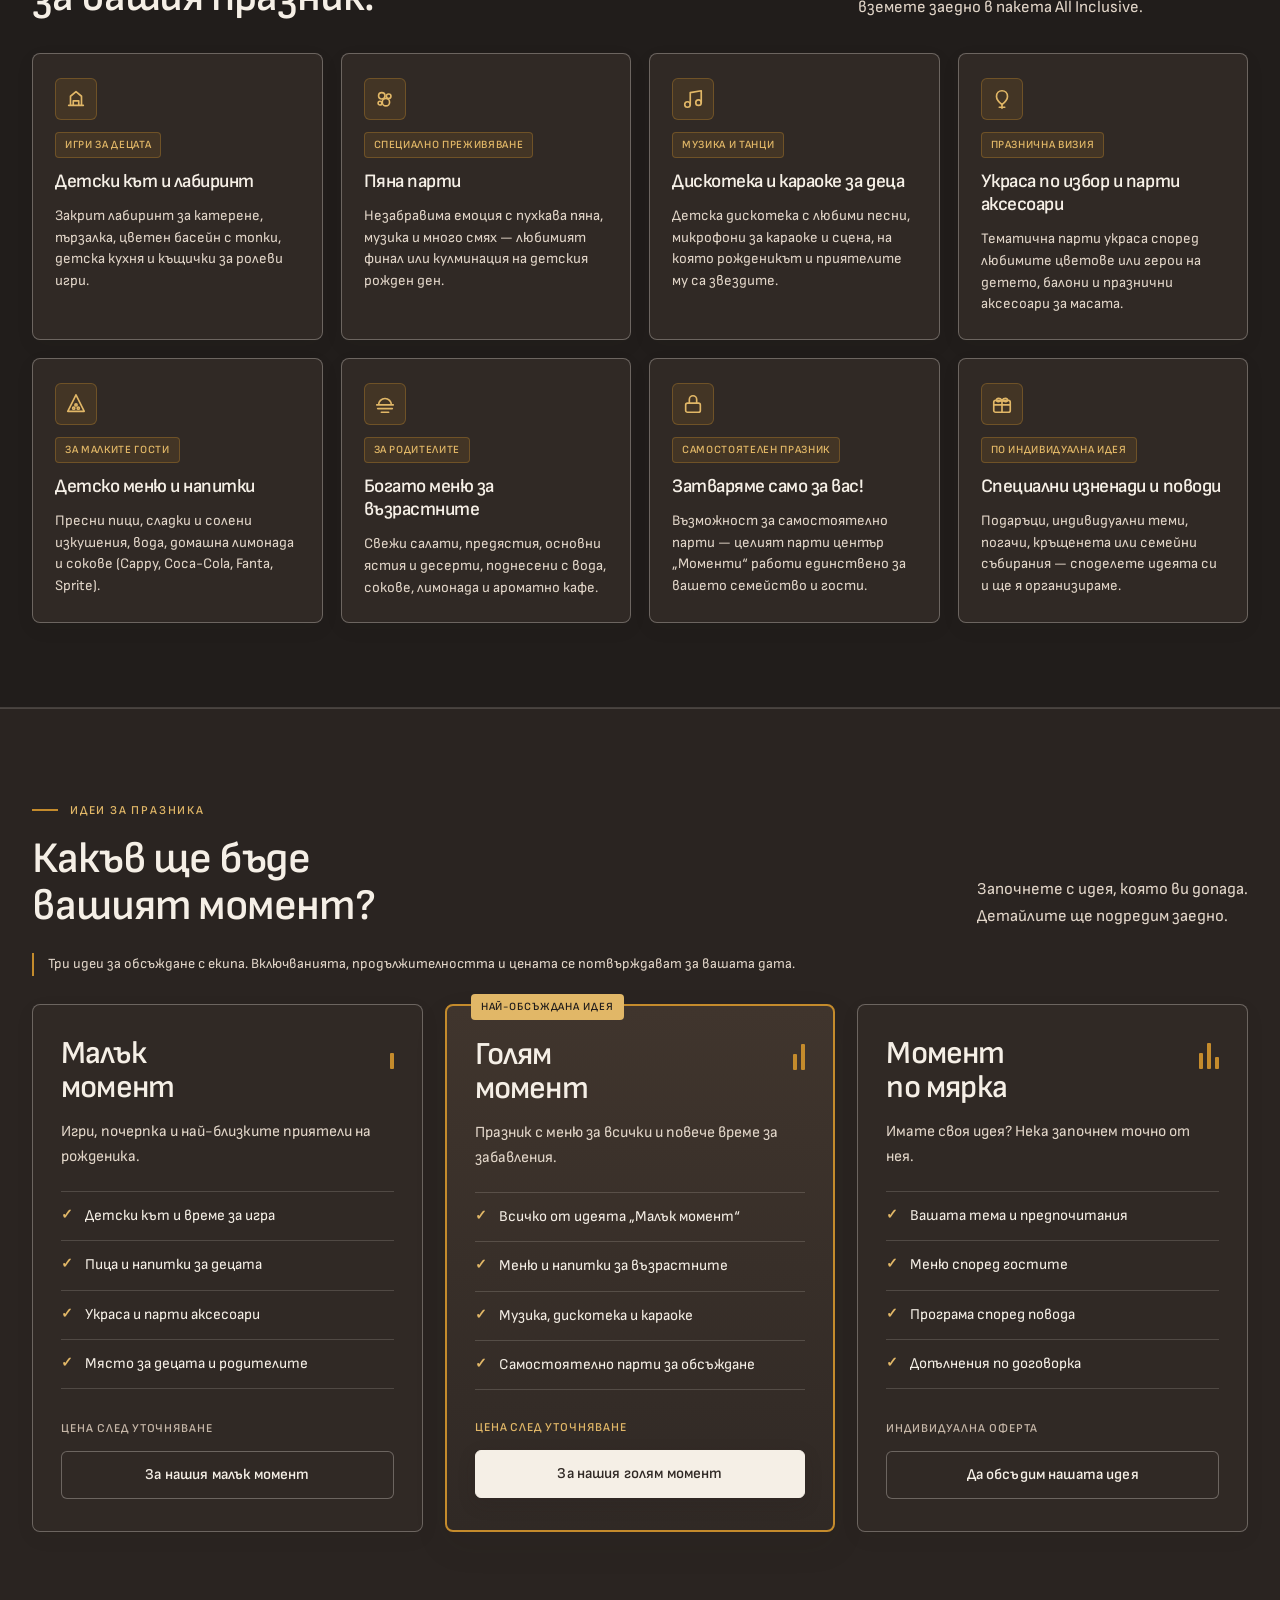
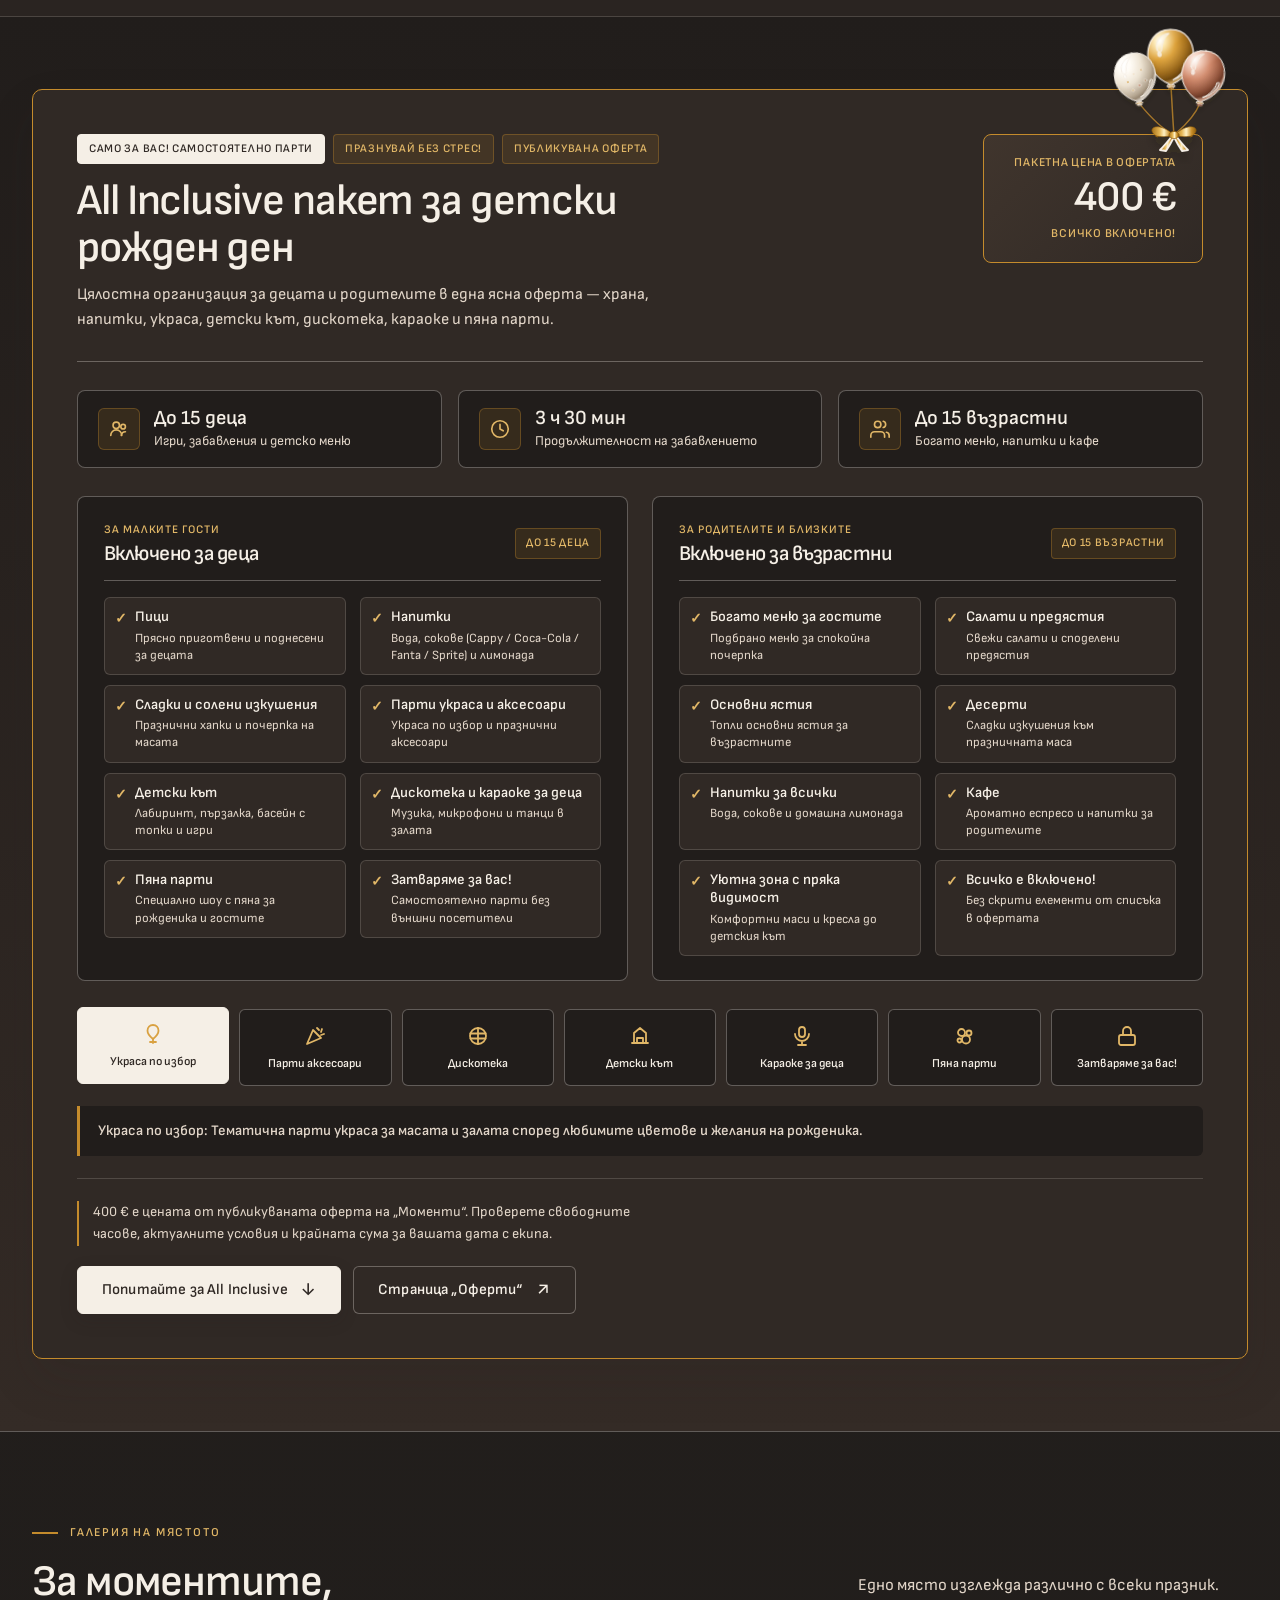
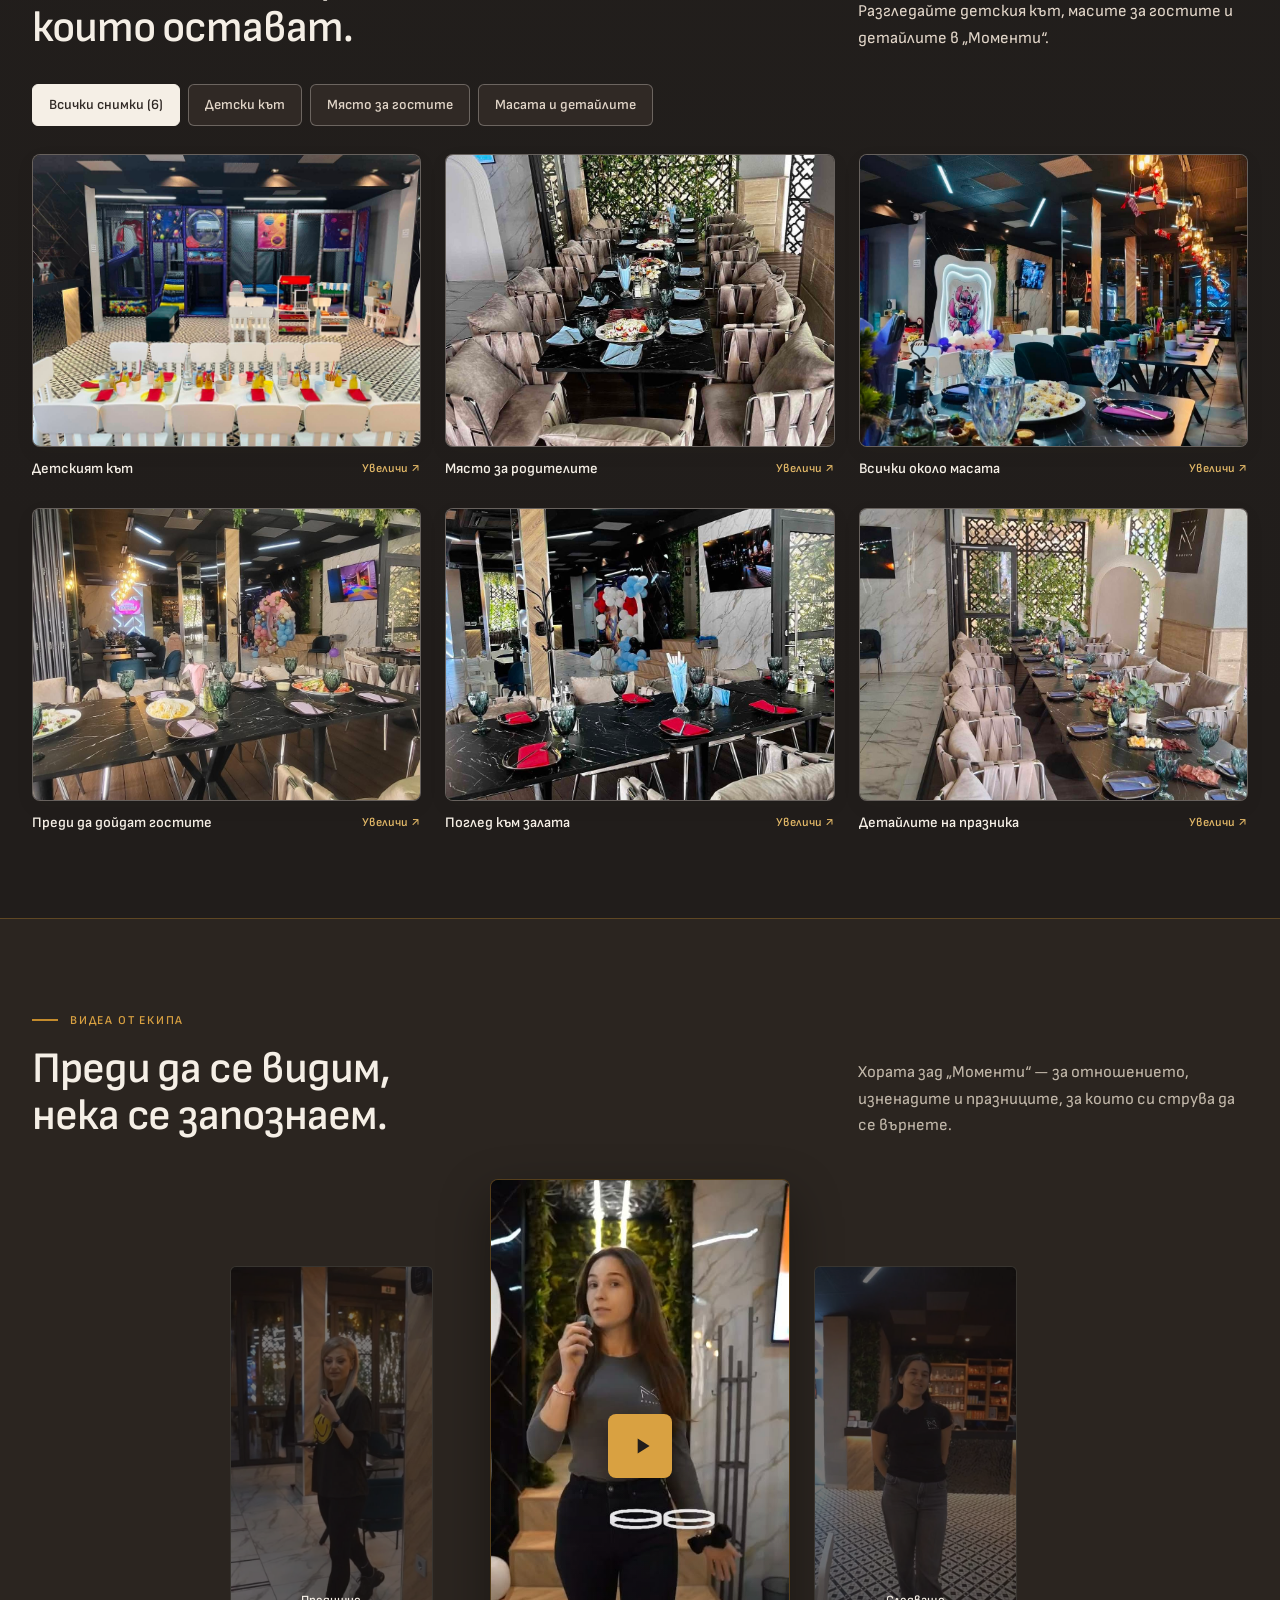
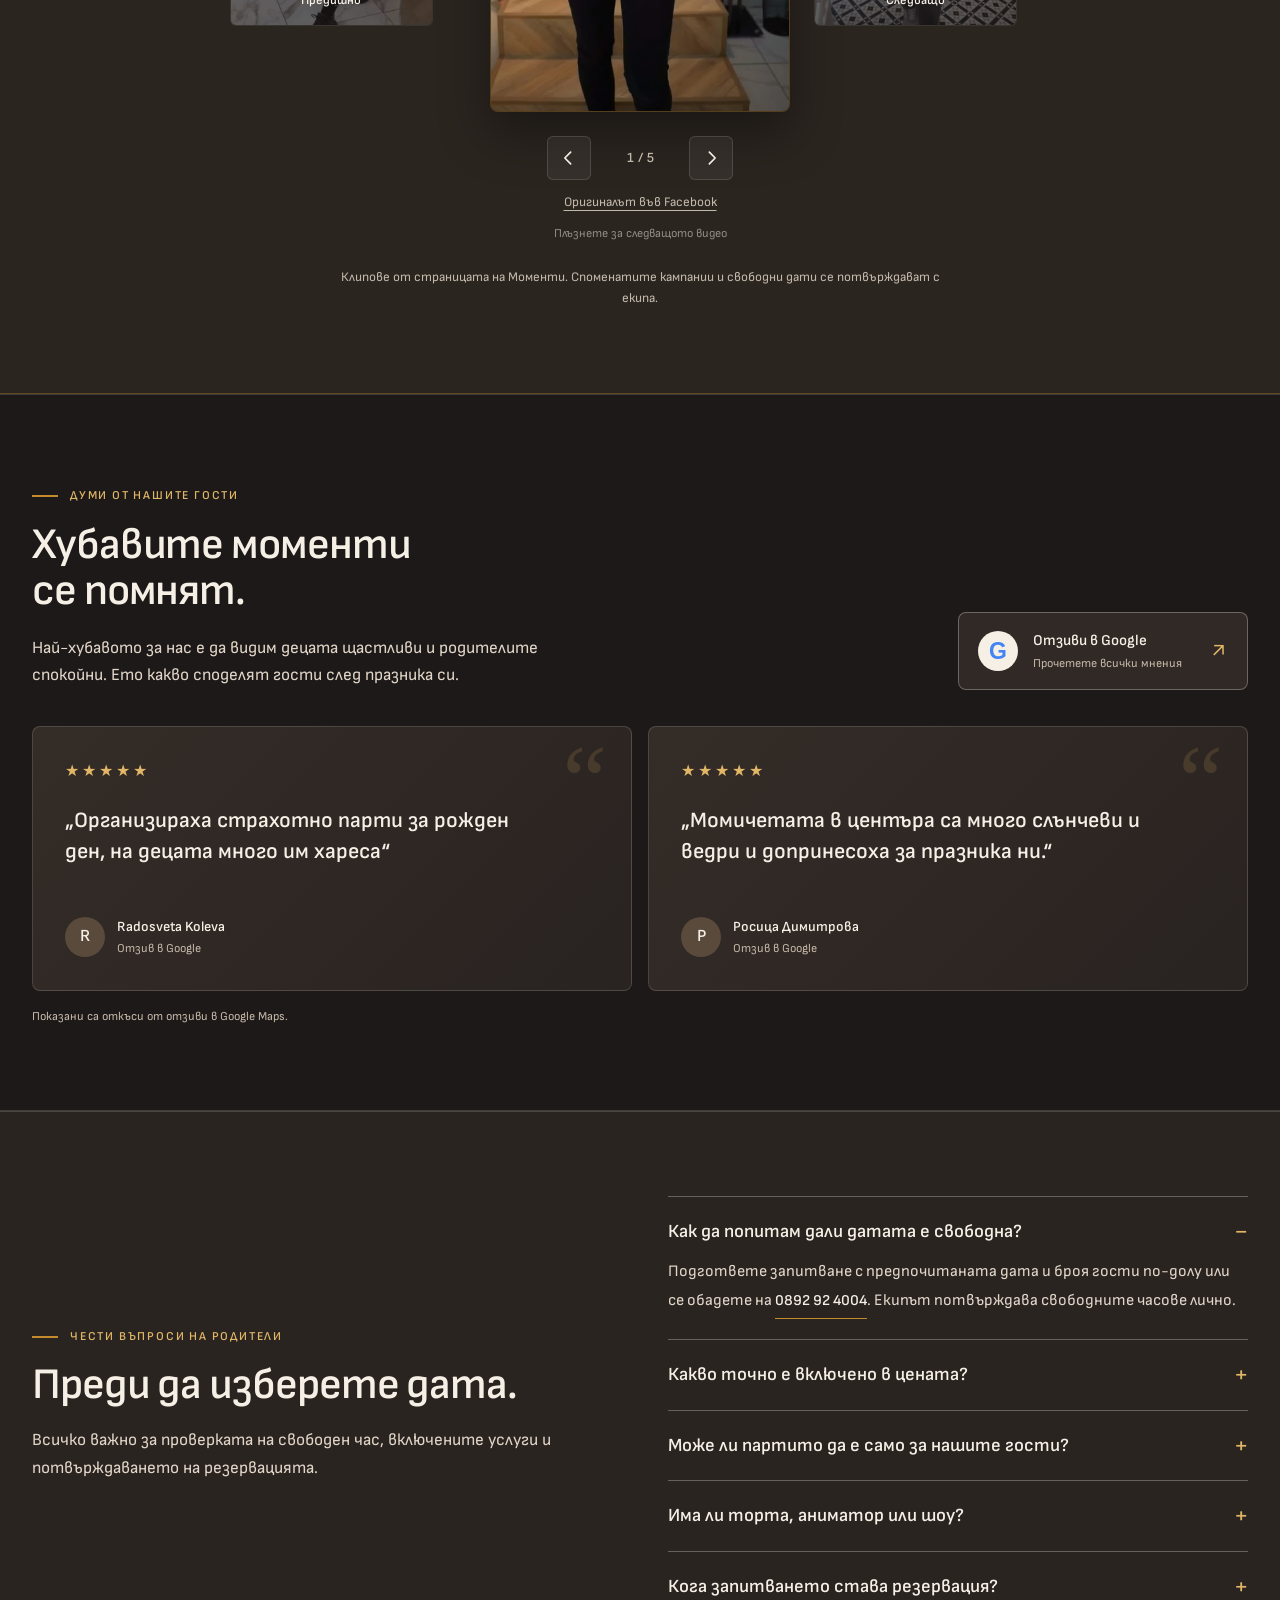
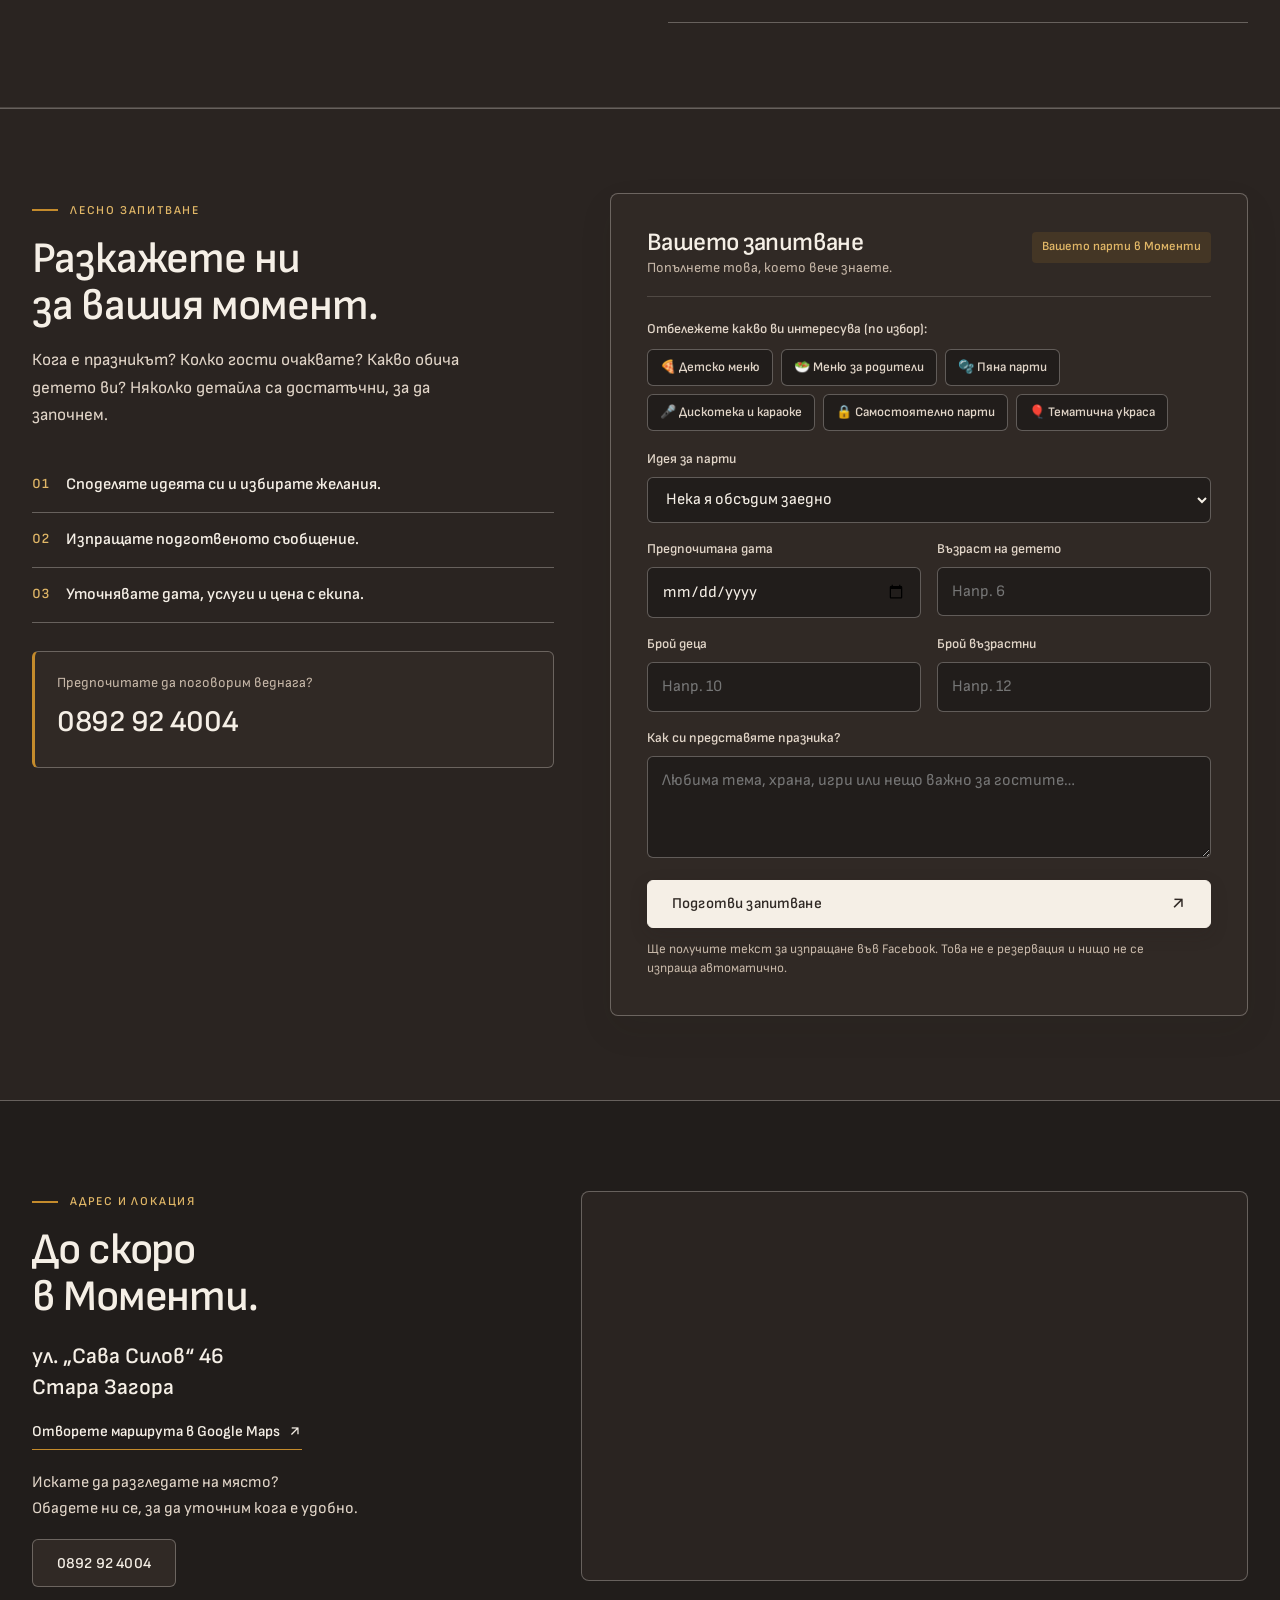
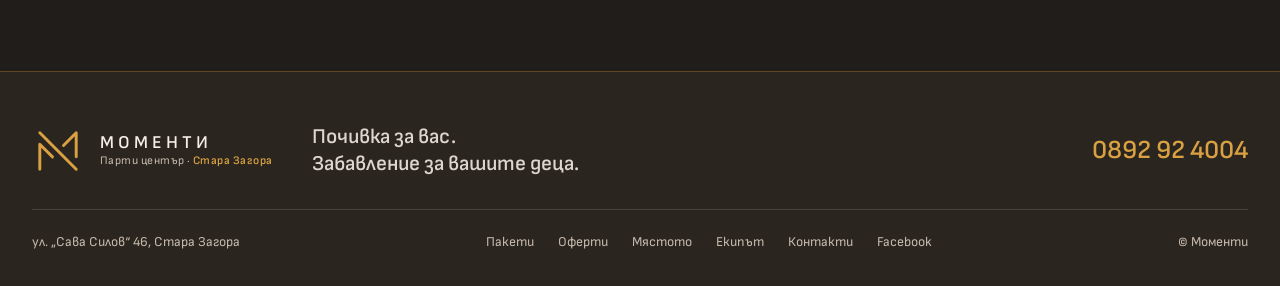
==== commit ad570d6e: "Fix mobile balloon touch targets and hide package controls" ====
--- a/index.html
+++ b/index.html
@@ -7,8 +7,8 @@
 <title>Моменти — детски рождени дни в Стара Загора</title>
 <meta name="description" content="Почивка за вас. Забавление за вашите деца. Вижте парти център Моменти, идеите за рожден ден, All Inclusive офертата, галерията и отзивите. Стара Загора, ул. Сава Силов 46.">
 <link rel="icon" href="global/logo.svg" type="image/svg+xml">
-<link rel="stylesheet" href="global/style.css?v=20261117">
-<script src="global/main.js?v=20261117" defer></script>
+<link rel="stylesheet" href="global/style.css?v=20261118">
+<script src="global/main.js?v=20261118" defer></script>
 <script type="application/ld+json">{"@context": "https://schema.org", "@type": "LocalBusiness", "name": "Парти център Моменти", "telephone": "+359892924004", "address": {"@type": "PostalAddress", "streetAddress": "ул. Сава Силов 46", "addressLocality": "Стара Загора", "addressCountry": "BG"}, "sameAs": ["https://www.facebook.com/profile.php?id=61556251152077"]}</script>
 </head>
 <body>
--- a/global/style.css
+++ b/global/style.css
@@ -1186,10 +1186,10 @@
 
 .tethered-balloons-svg {
   position: absolute;
-  top: 0;
-  right: 28px;
-  width: 1px;
-  height: 1px;
+  top: -250px;
+  right: calc(28px - 180px);
+  width: 360px;
+  height: 360px;
   overflow: visible;
   pointer-events: none;
   z-index: 25;
@@ -2906,7 +2906,7 @@
     top: 10px;
   }
   .package-carousel-nav {
-    display: flex;
+    display: none;
     align-items: center;
     justify-content: center;
     gap: 8px;
@@ -2966,8 +2966,8 @@
     margin-top: 34px;
   }
   .tethered-balloons-svg {
-    top: 4px;
-    right: 52px;
+    top: -246px;
+    right: calc(52px - 180px);
   }
   .all-inc-metrics {
     grid-template-columns: 1fr;
@@ -3228,8 +3228,8 @@
     max-width: 65%;
   }
   .tethered-balloons-svg {
-    top: 4px;
-    right: 46px;
+    top: -246px;
+    right: calc(46px - 180px);
   }
   /* Full-width Horizontal Metrics on Mobile (Zero squishing!) */
   .all-inc-metrics {
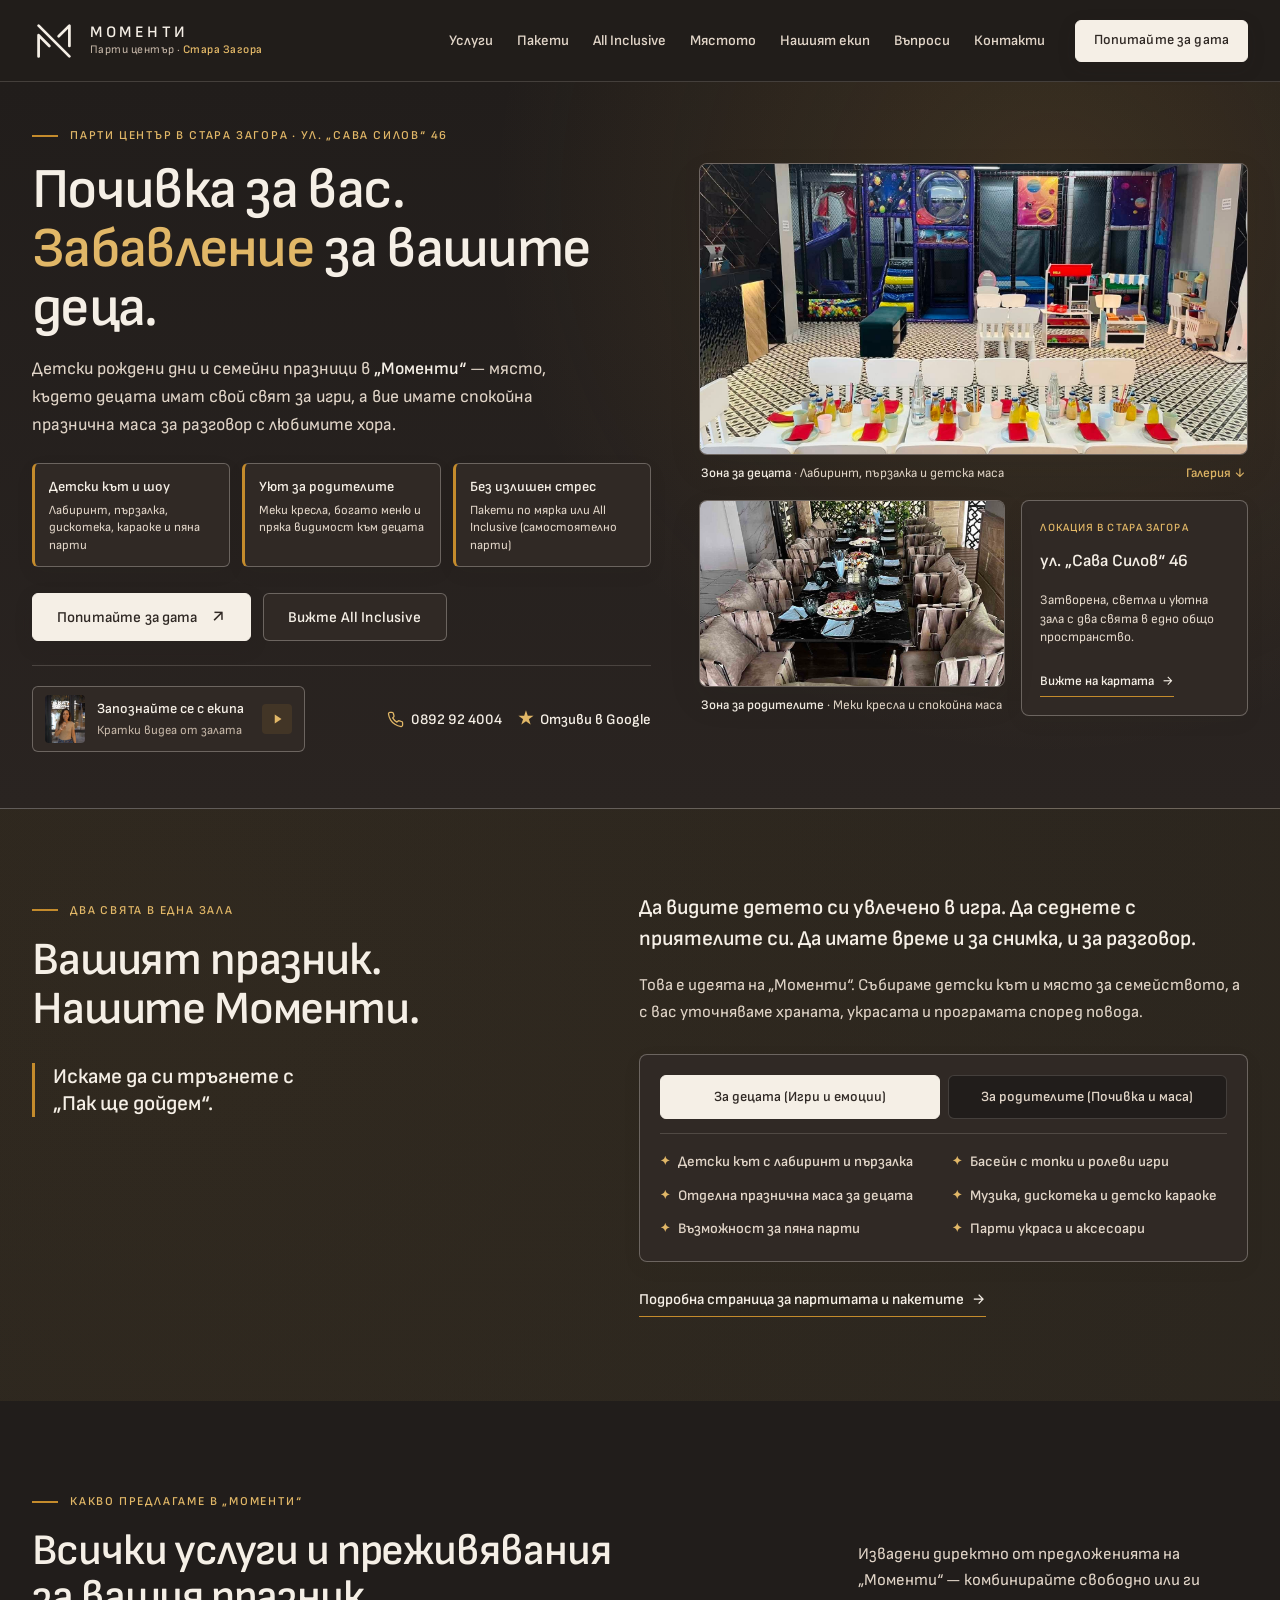
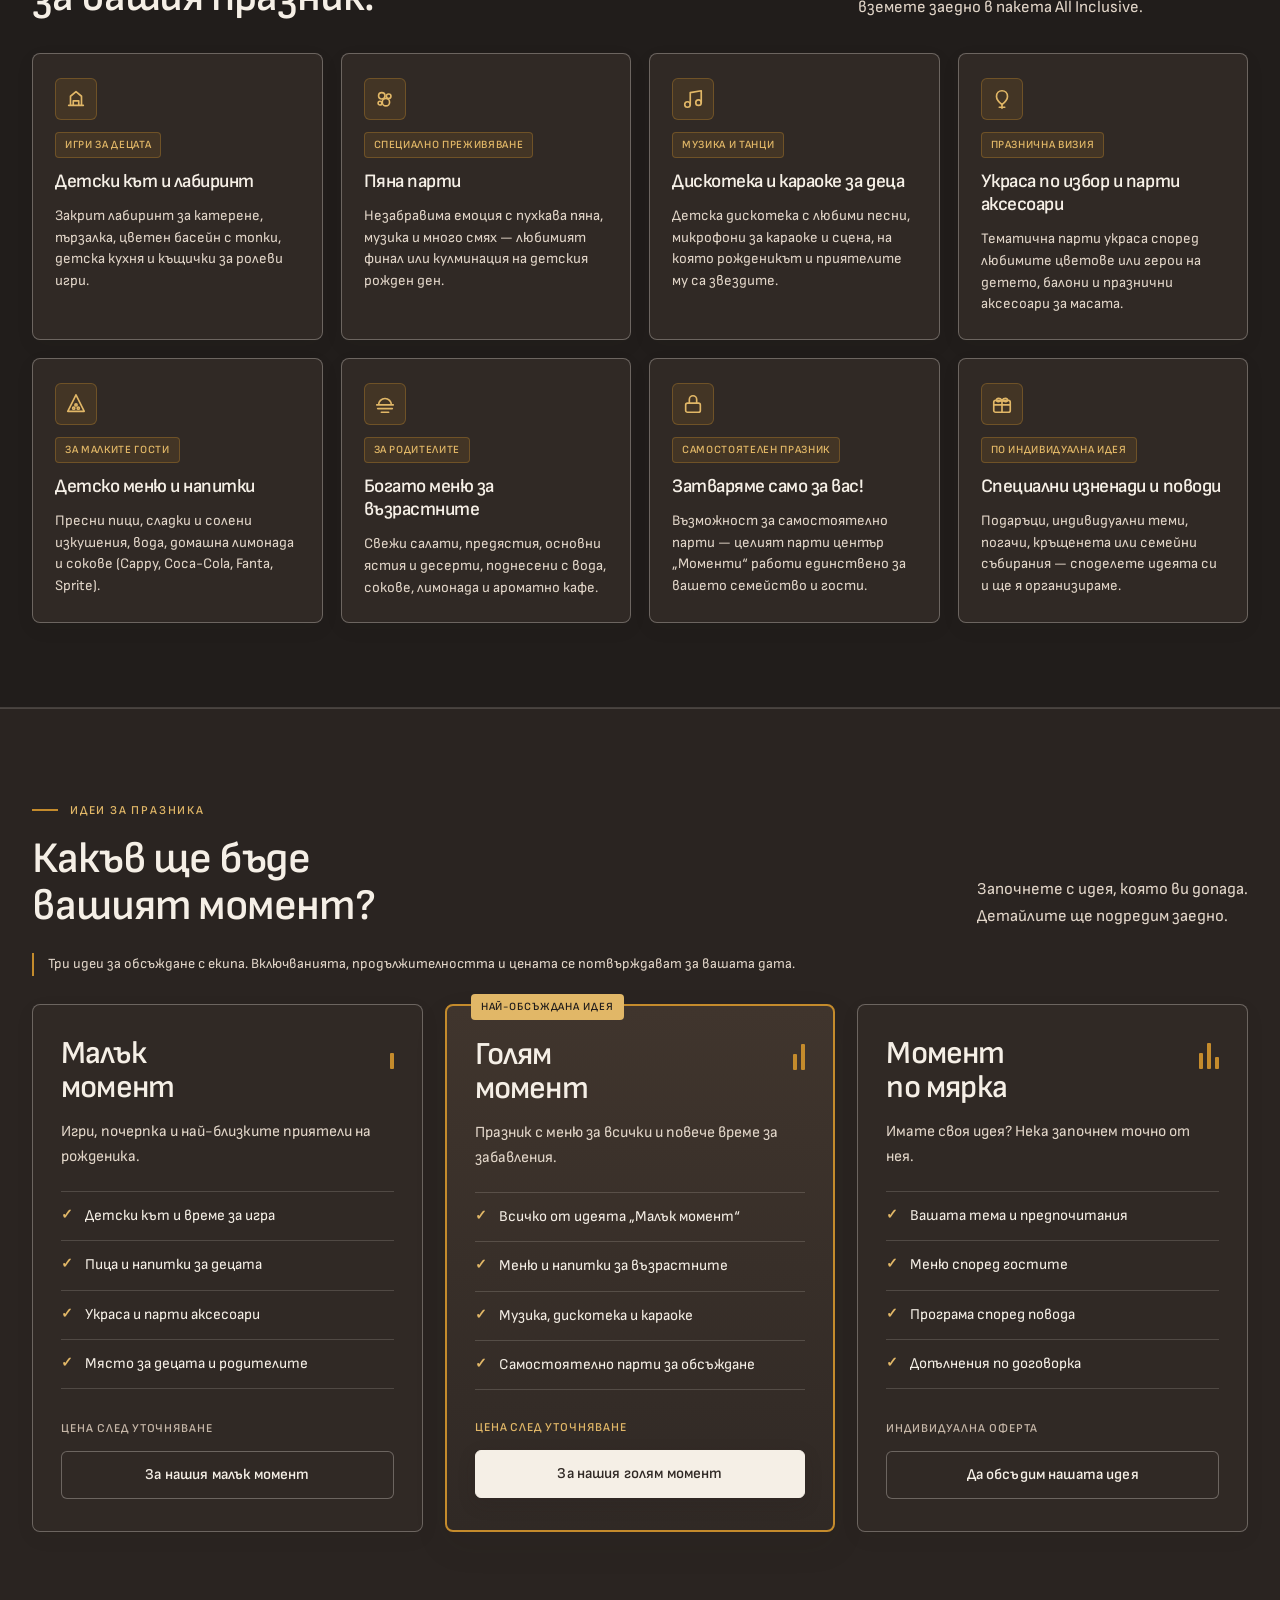
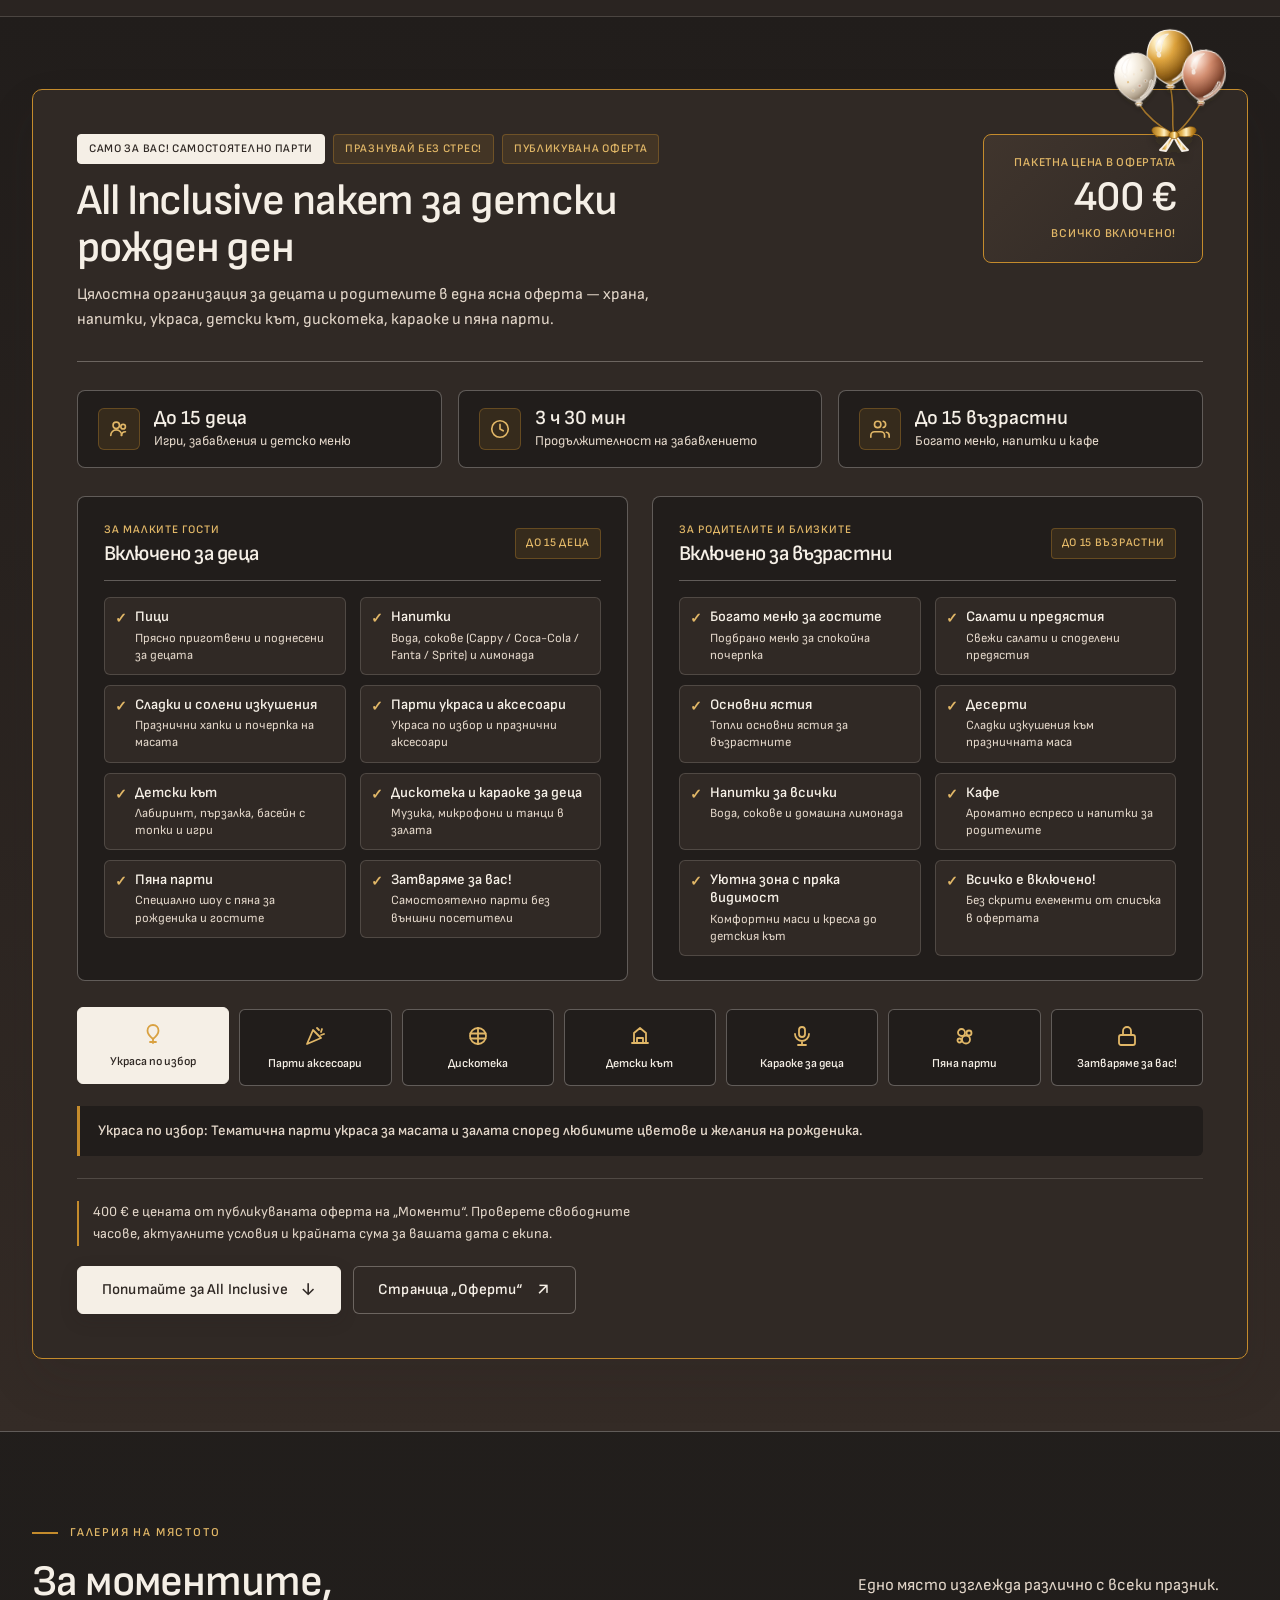
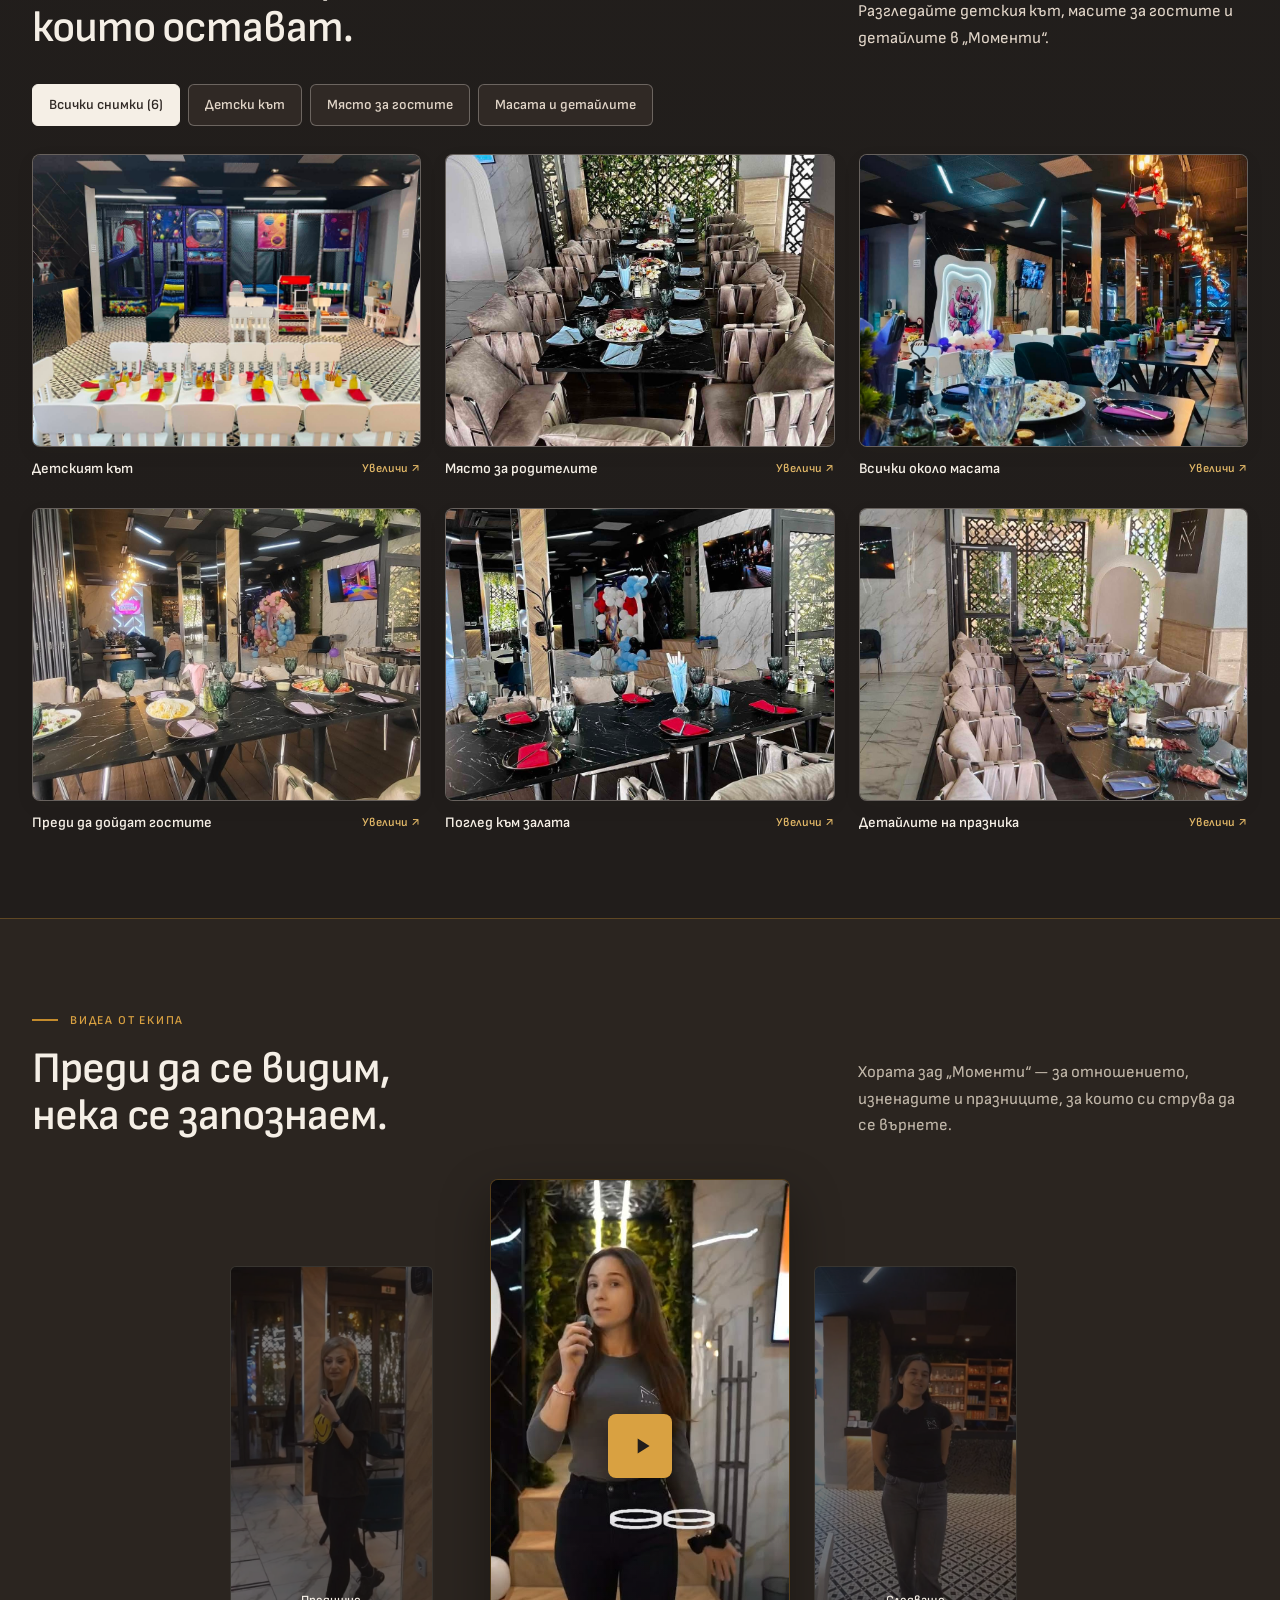
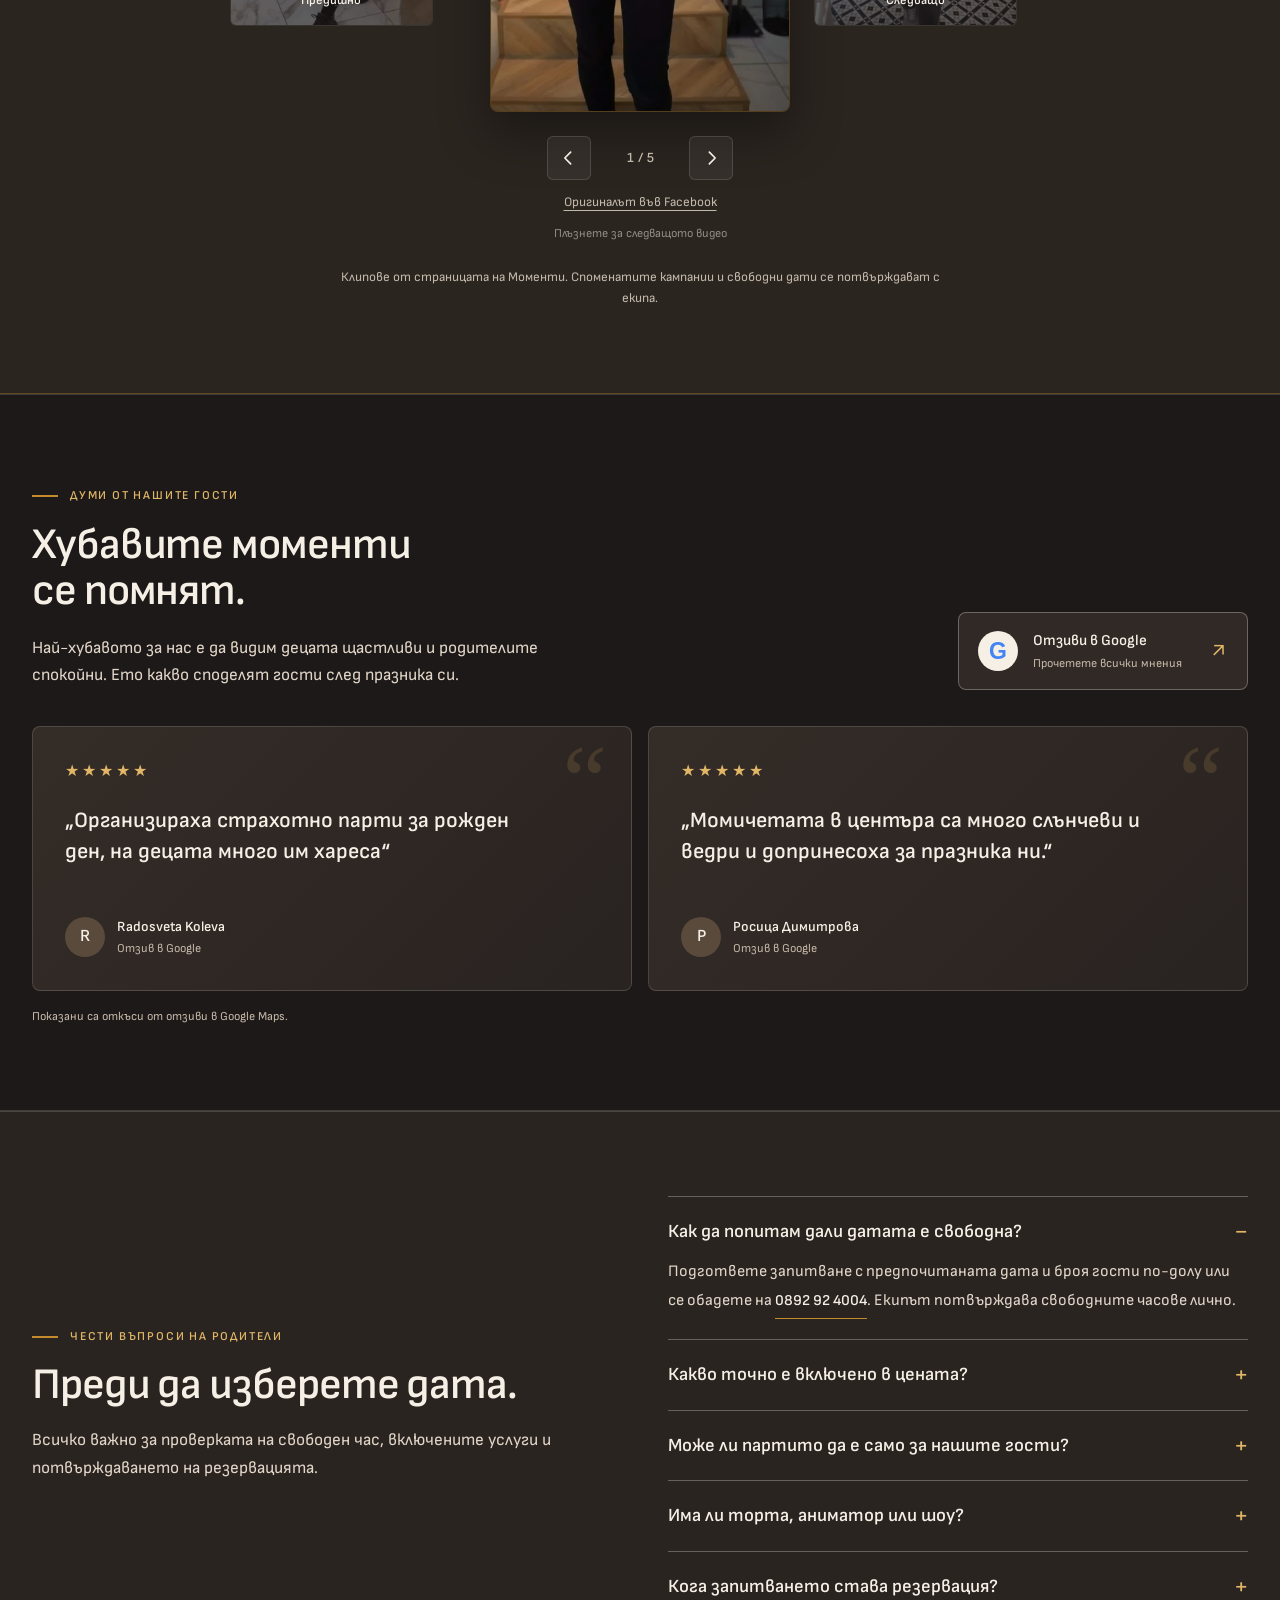
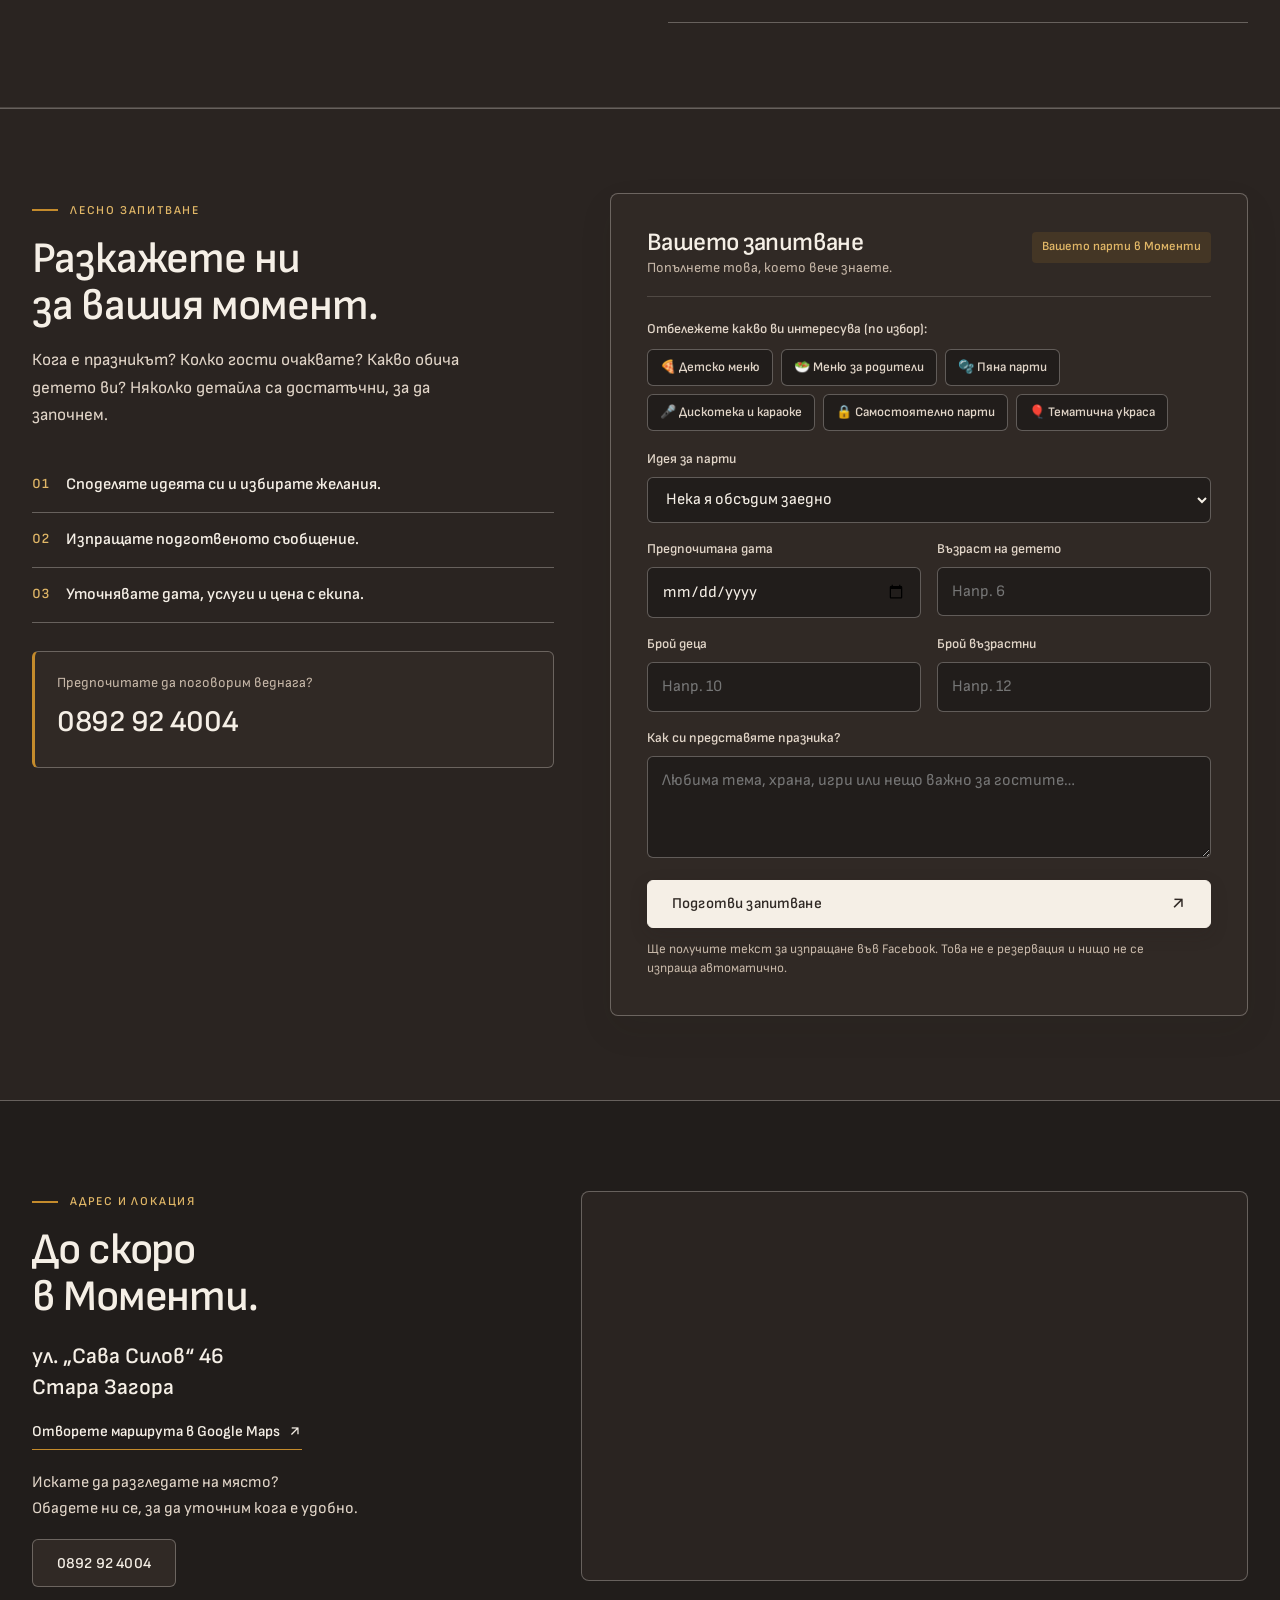
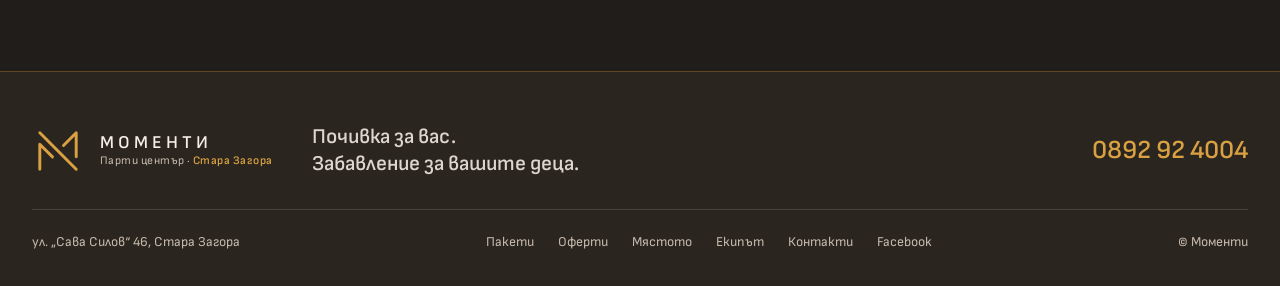
==== commit ddf5a13b: "Smooth mobile interactions and reduce animation load" ====
--- a/index.html
+++ b/index.html
@@ -7,8 +7,8 @@
 <title>Моменти — детски рождени дни в Стара Загора</title>
 <meta name="description" content="Почивка за вас. Забавление за вашите деца. Вижте парти център Моменти, идеите за рожден ден, All Inclusive офертата, галерията и отзивите. Стара Загора, ул. Сава Силов 46.">
 <link rel="icon" href="global/logo.svg" type="image/svg+xml">
-<link rel="stylesheet" href="global/style.css?v=20261118">
-<script src="global/main.js?v=20261118" defer></script>
+<link rel="stylesheet" href="global/style.css?v=20261119">
+<script src="global/main.js?v=20261119" defer></script>
 <script type="application/ld+json">{"@context": "https://schema.org", "@type": "LocalBusiness", "name": "Парти център Моменти", "telephone": "+359892924004", "address": {"@type": "PostalAddress", "streetAddress": "ул. Сава Силов 46", "addressLocality": "Стара Загора", "addressCountry": "BG"}, "sameAs": ["https://www.facebook.com/profile.php?id=61556251152077"]}</script>
 </head>
 <body>
--- a/global/style.css
+++ b/global/style.css
@@ -2854,10 +2854,7 @@
     margin-inline: auto;
   }
 
-  /* Infinite Circular 3-Card Ring Carousel for Packages (Always shows end of left card & start of right card!) */
-  .package.is-carousel-clone {
-    display: flex;
-  }
+  /* Native swipe carousel: three real cards, without duplicated content. */
   .package-grid {
     width: 100vw;
     margin-left: calc(50% - 50vw);
@@ -2865,7 +2862,8 @@
     overflow-x: auto;
     scroll-snap-type: x mandatory;
     gap: 12px;
-    padding: 20px 0 14px;
+    padding: 20px 16px 14px;
+    scroll-padding-inline: 16px;
     scrollbar-width: none;
     -webkit-overflow-scrolling: touch;
   }
@@ -2875,17 +2873,10 @@
   .package-grid > .package {
     flex: 0 0 74vw;
     max-width: 320px;
-    scroll-snap-align: center;
-    scroll-snap-stop: always;
+    scroll-snap-align: start;
     padding: 24px 20px;
-    transform: scale(0.92);
-    opacity: 0.72;
-    transition: transform 0.25s ease, opacity 0.25s ease, box-shadow 0.25s ease, border-color 0.25s ease;
-  }
-  .package-grid > .package.is-center-card {
-    transform: scale(1);
+    transform: none;
     opacity: 1;
-    box-shadow: var(--shadow-md);
   }
   .package h3 {
     font-size: 27px;
@@ -2963,8 +2954,10 @@
     width: 100%;
     text-align: left;
     padding: 18px 22px;
-    margin-top: 34px;
-  }
+    margin-top: 120px;
+  }
+  .tethered-balloons-svg [filter] { filter: none; }
+  .site-header { backdrop-filter: none; -webkit-backdrop-filter: none; }
   .tethered-balloons-svg {
     top: -246px;
     right: calc(52px - 180px);
@@ -3217,7 +3210,7 @@
     justify-content: center;
     padding: 16px 18px;
     text-align: left;
-    margin-top: 38px;
+    margin-top: 120px;
   }
   .all-inc-price-box strong {
     font-size: 36px;
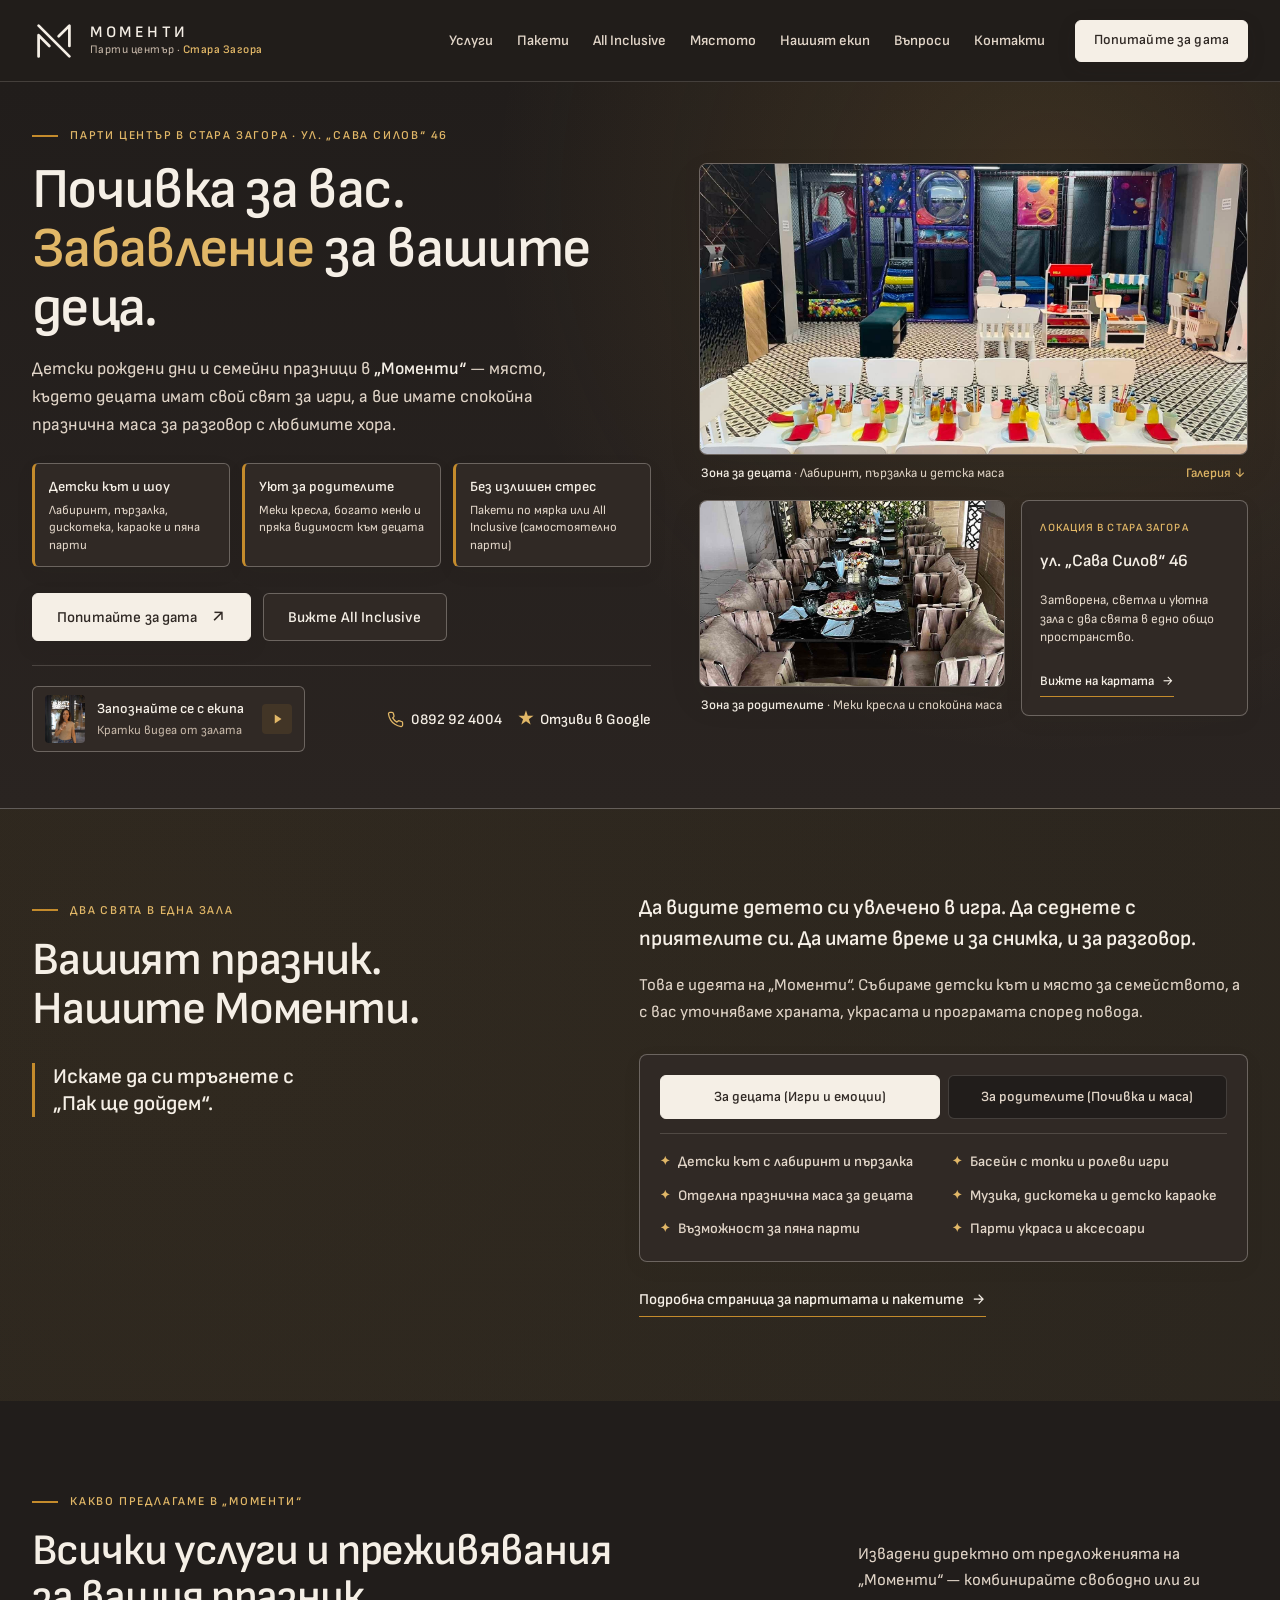
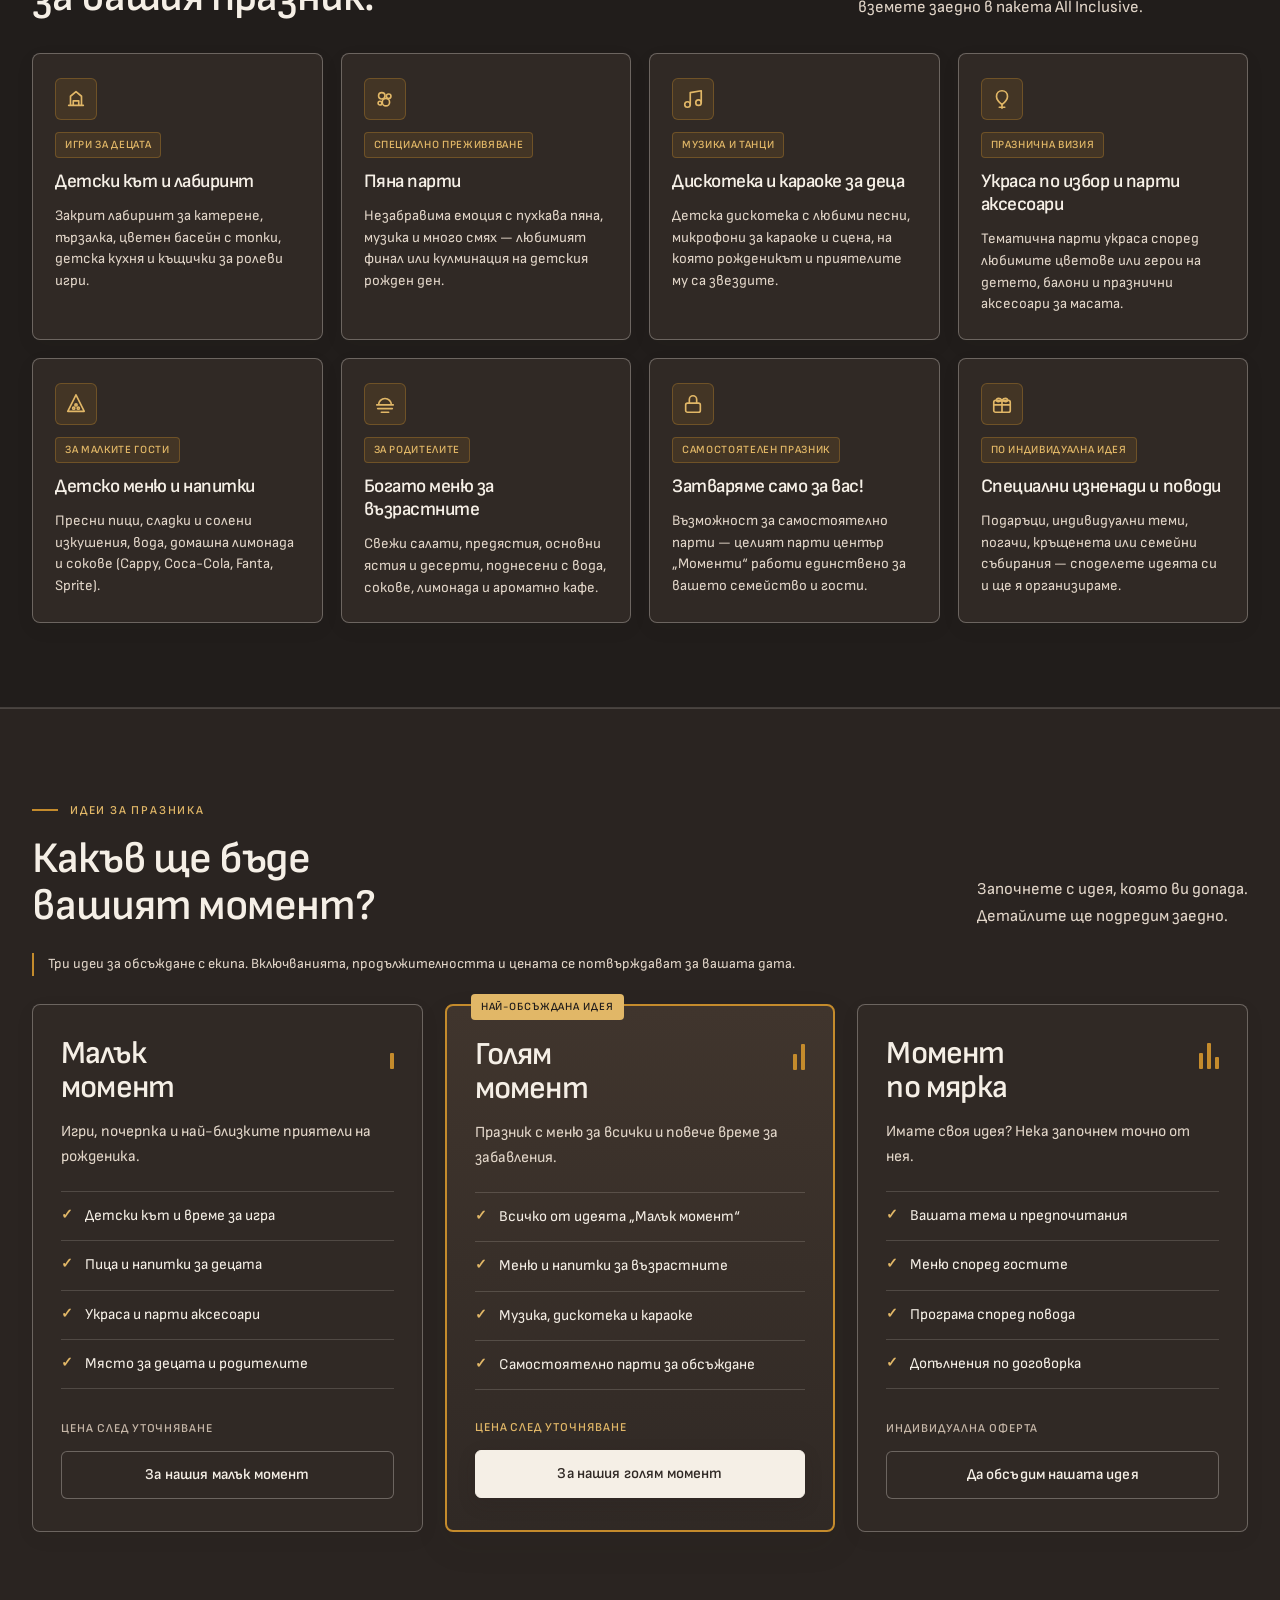
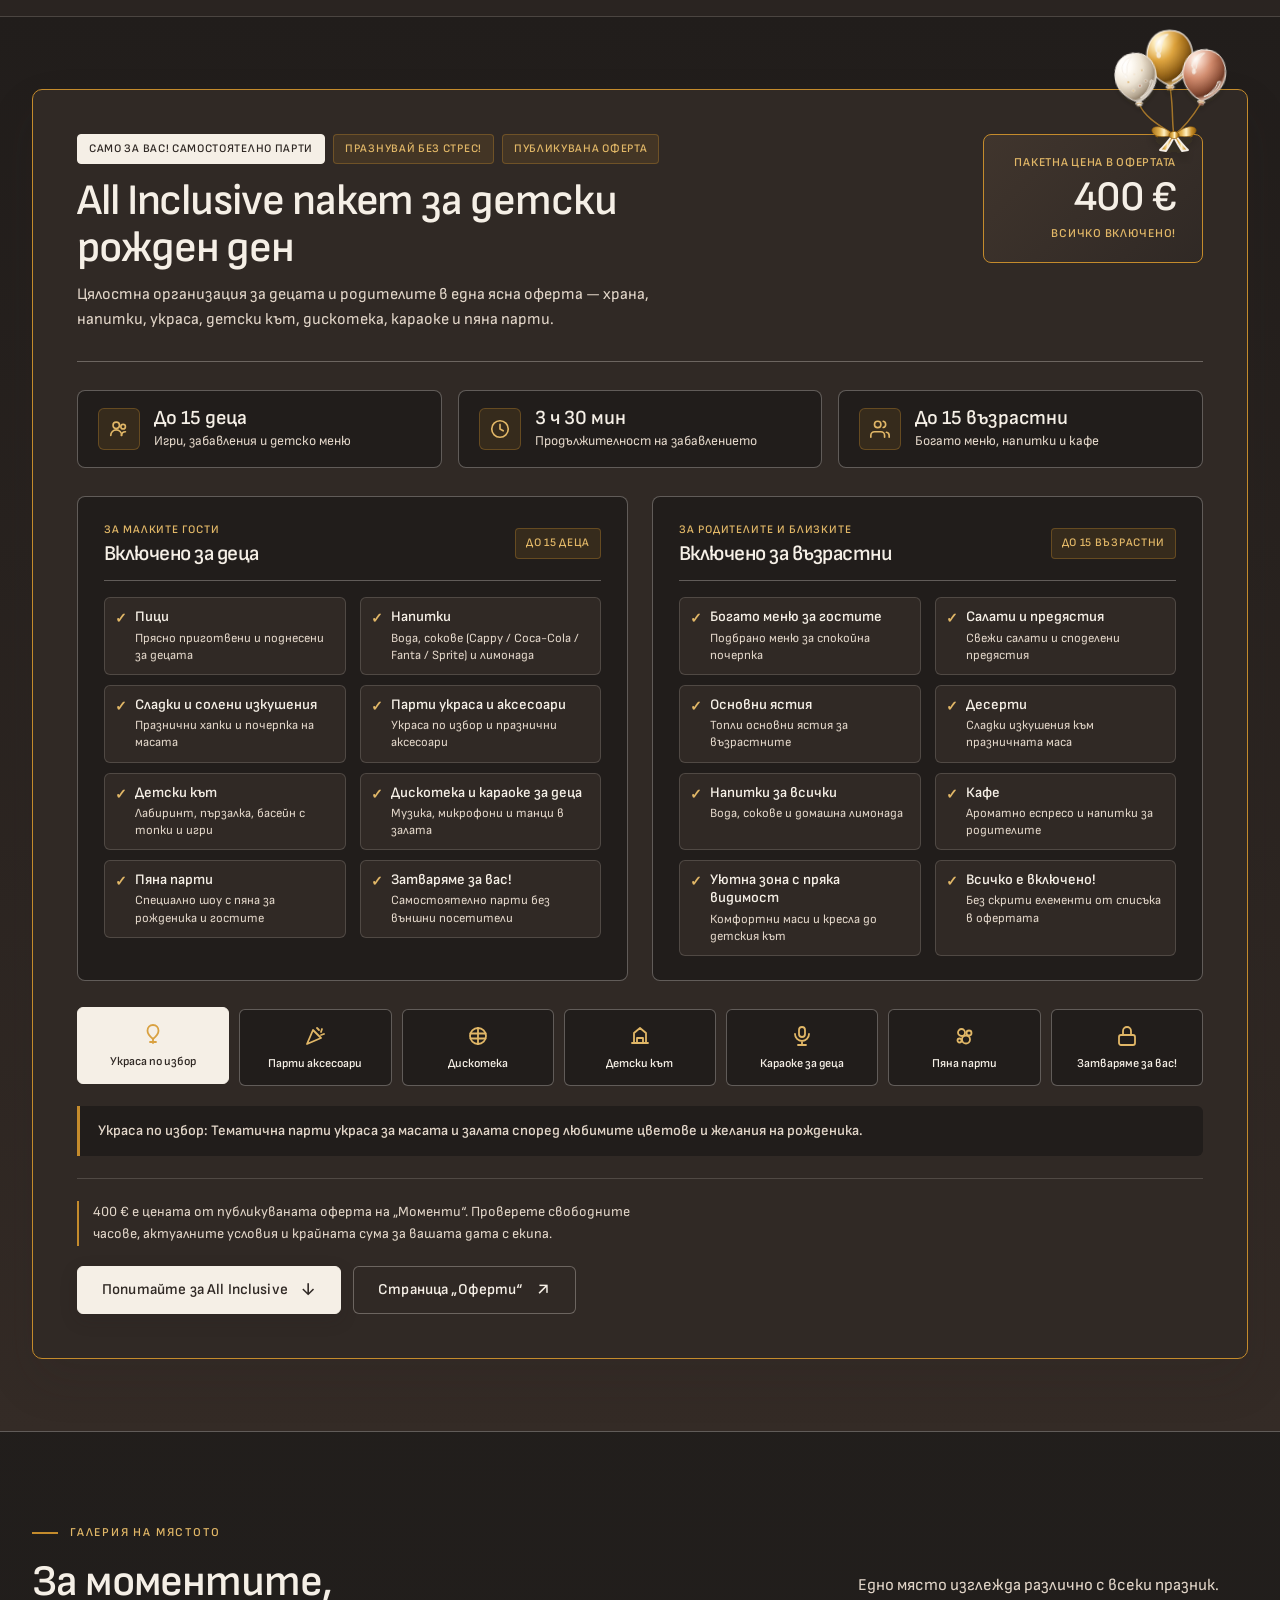
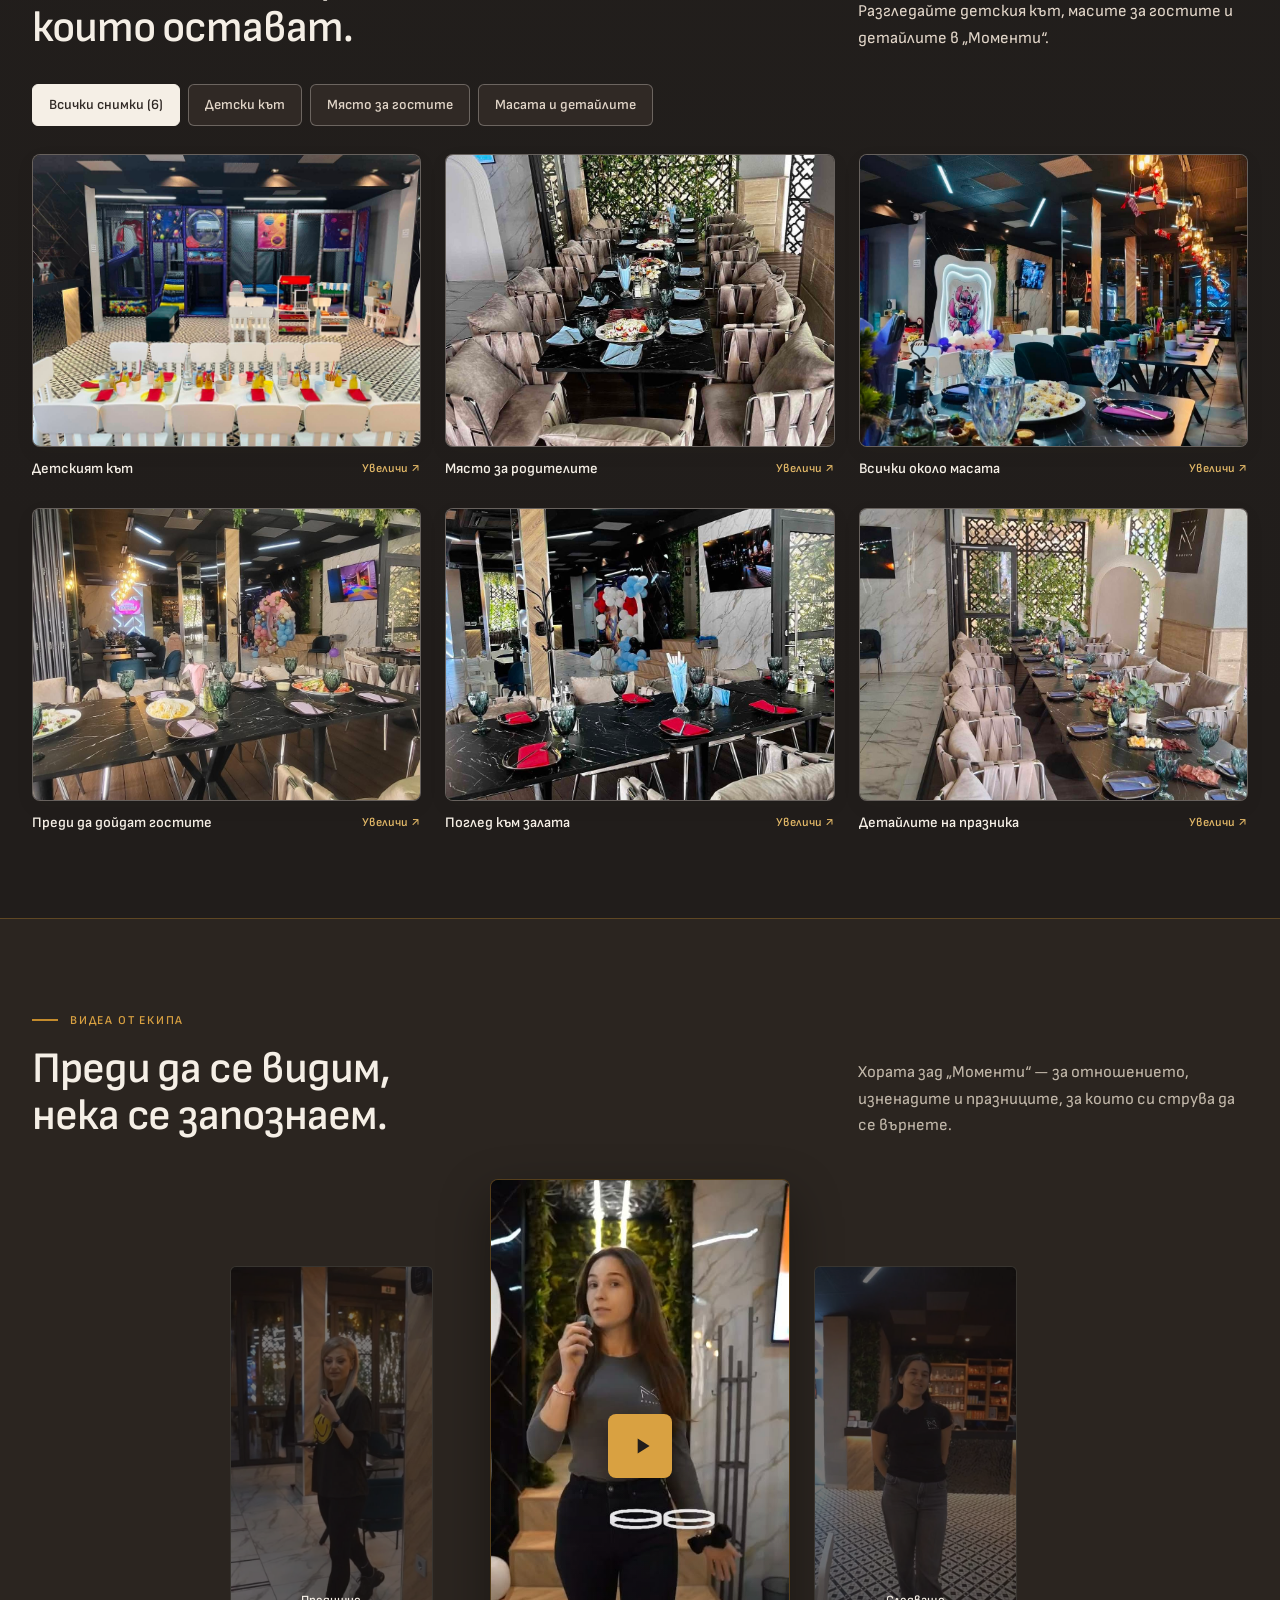
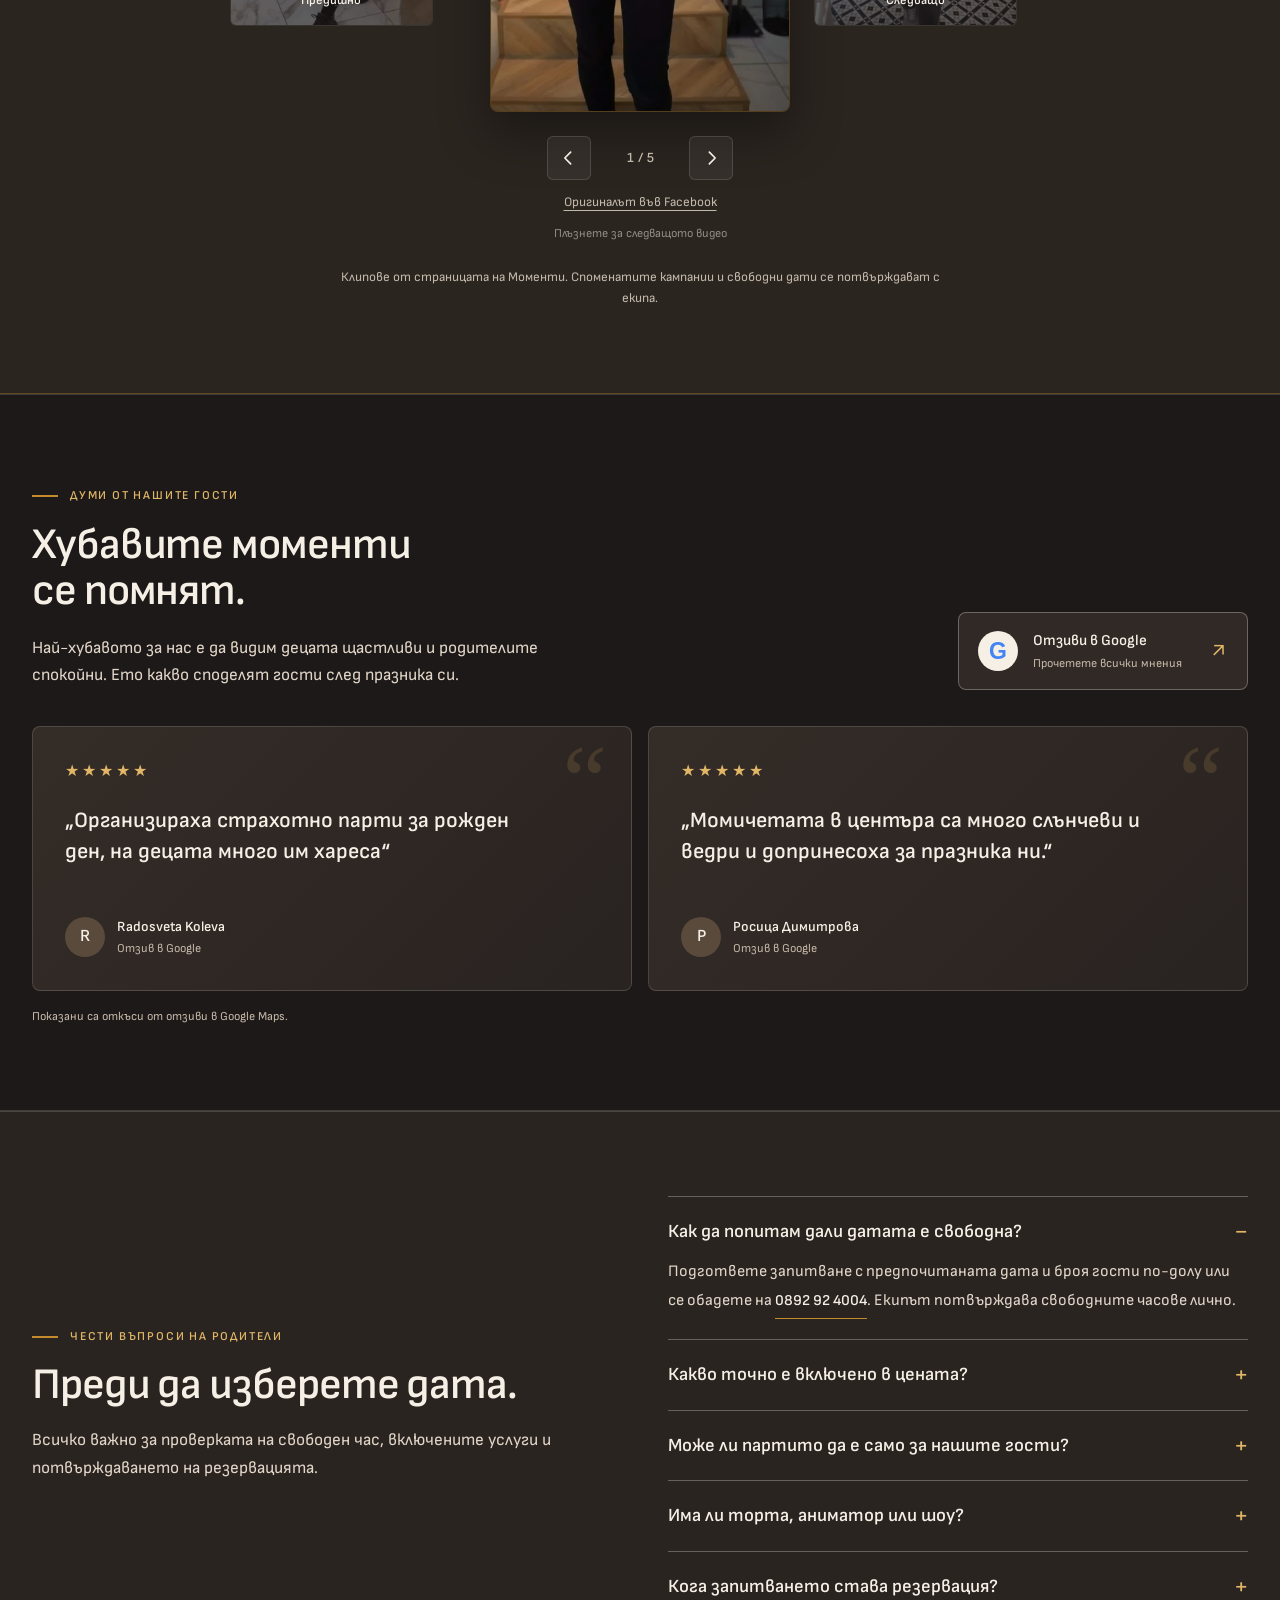
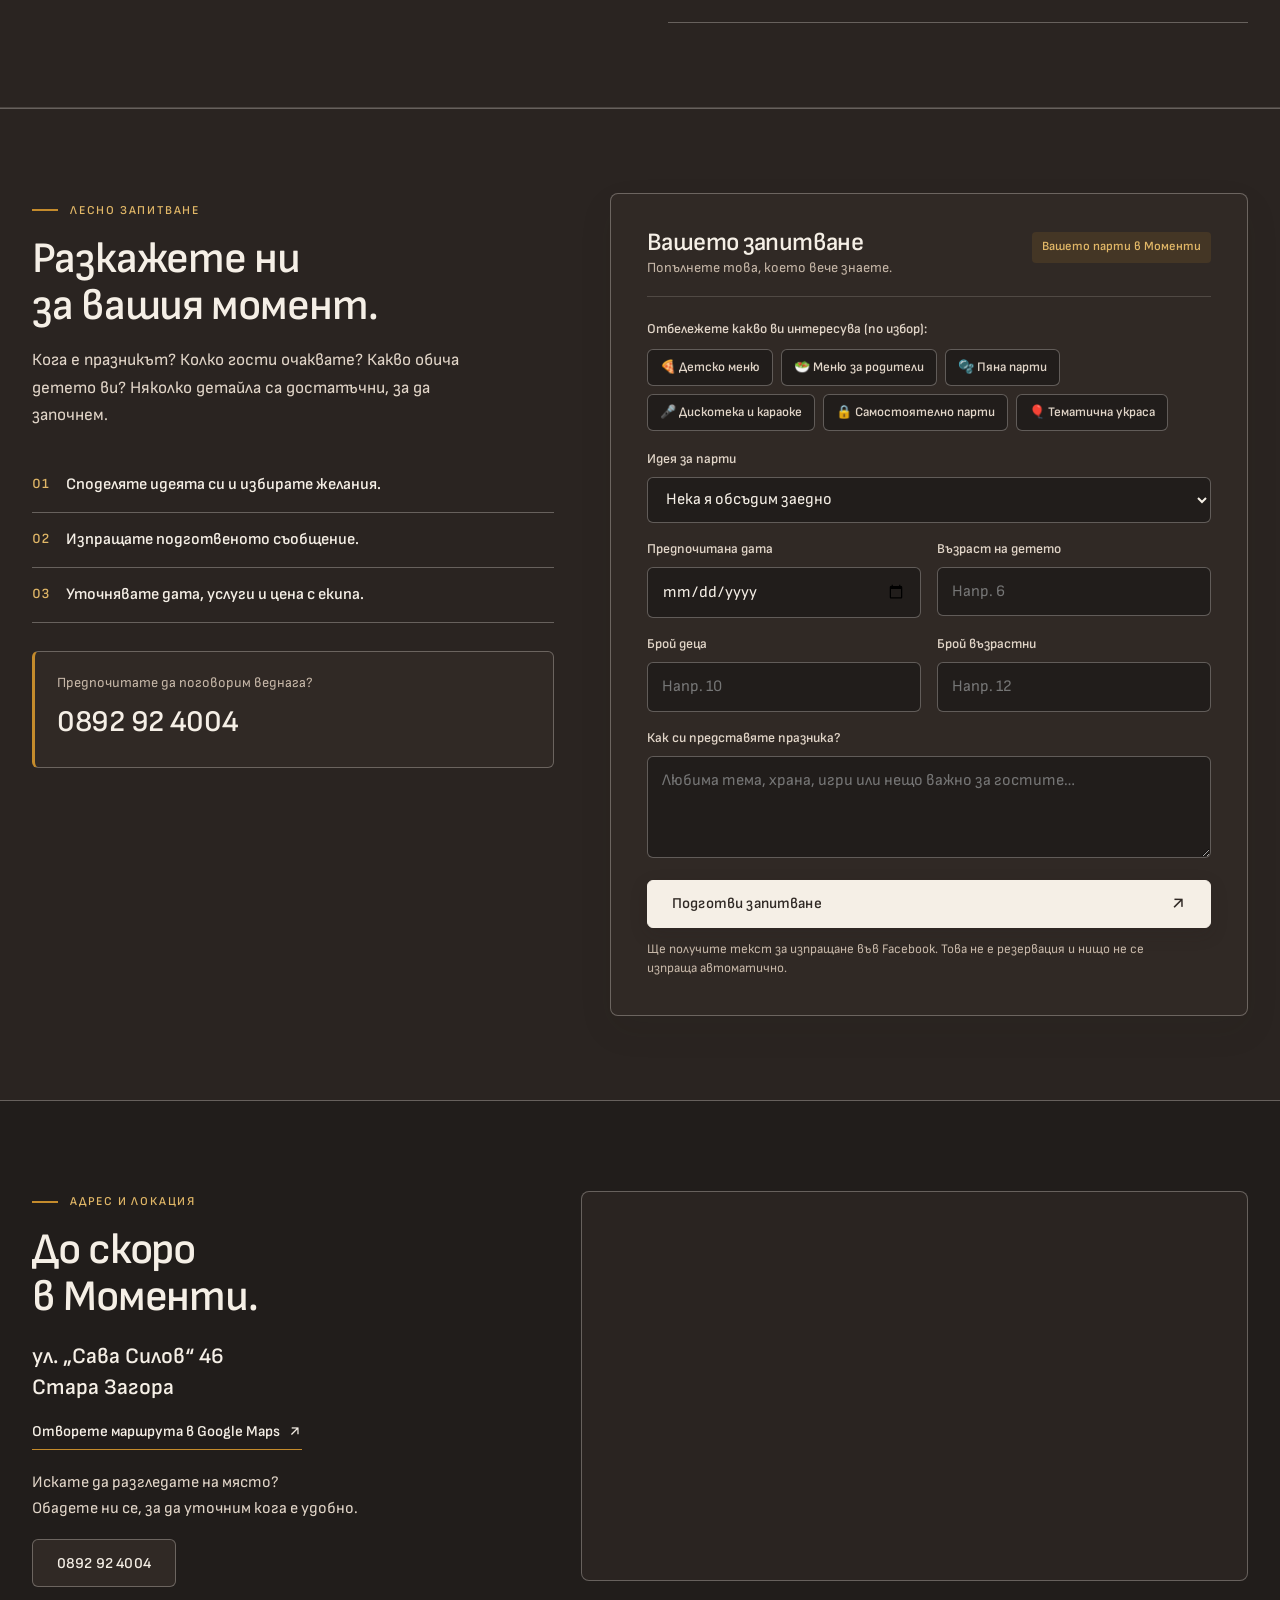
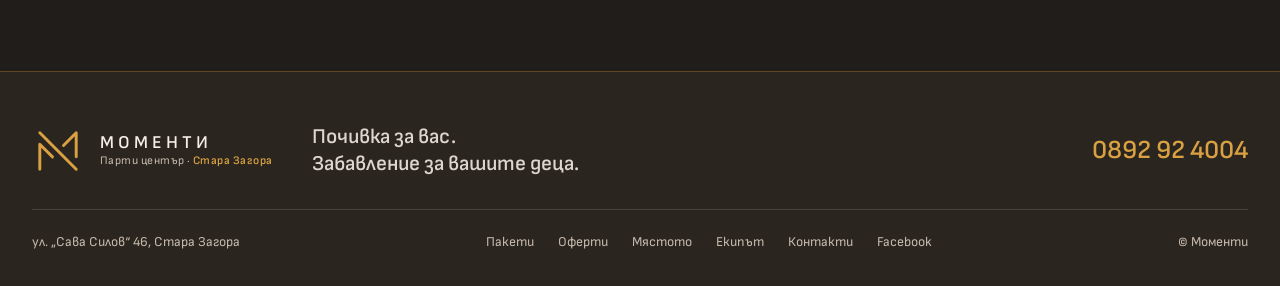
==== commit 6446252a: "Restore lightweight circular package carousel" ====
--- a/index.html
+++ b/index.html
@@ -7,8 +7,8 @@
 <title>Моменти — детски рождени дни в Стара Загора</title>
 <meta name="description" content="Почивка за вас. Забавление за вашите деца. Вижте парти център Моменти, идеите за рожден ден, All Inclusive офертата, галерията и отзивите. Стара Загора, ул. Сава Силов 46.">
 <link rel="icon" href="global/logo.svg" type="image/svg+xml">
-<link rel="stylesheet" href="global/style.css?v=20261119">
-<script src="global/main.js?v=20261119" defer></script>
+<link rel="stylesheet" href="global/style.css?v=20261120">
+<script src="global/main.js?v=20261120" defer></script>
 <script type="application/ld+json">{"@context": "https://schema.org", "@type": "LocalBusiness", "name": "Парти център Моменти", "telephone": "+359892924004", "address": {"@type": "PostalAddress", "streetAddress": "ул. Сава Силов 46", "addressLocality": "Стара Загора", "addressCountry": "BG"}, "sameAs": ["https://www.facebook.com/profile.php?id=61556251152077"]}</script>
 </head>
 <body>
--- a/global/style.css
+++ b/global/style.css
@@ -2854,7 +2854,8 @@
     margin-inline: auto;
   }
 
-  /* Native swipe carousel: three real cards, without duplicated content. */
+  /* Native swipe with a single duplicate at each end for seamless wrapping. */
+  .package.is-carousel-clone { display: flex; }
   .package-grid {
     width: 100vw;
     margin-left: calc(50% - 50vw);
@@ -2862,8 +2863,7 @@
     overflow-x: auto;
     scroll-snap-type: x mandatory;
     gap: 12px;
-    padding: 20px 16px 14px;
-    scroll-padding-inline: 16px;
+    padding: 20px 0 14px;
     scrollbar-width: none;
     -webkit-overflow-scrolling: touch;
   }
@@ -2873,9 +2873,14 @@
   .package-grid > .package {
     flex: 0 0 74vw;
     max-width: 320px;
-    scroll-snap-align: start;
+    scroll-snap-align: center;
     padding: 24px 20px;
-    transform: none;
+    transform: scale(.92);
+    opacity: .72;
+    transition: transform .2s ease, opacity .2s ease;
+  }
+  .package-grid > .package.is-center-card {
+    transform: scale(1);
     opacity: 1;
   }
   .package h3 {
@@ -2954,12 +2959,13 @@
     width: 100%;
     text-align: left;
     padding: 18px 22px;
-    margin-top: 120px;
+    min-height: 132px;
+    margin-top: 8px;
   }
   .tethered-balloons-svg [filter] { filter: none; }
   .site-header { backdrop-filter: none; -webkit-backdrop-filter: none; }
   .tethered-balloons-svg {
-    top: -246px;
+    top: calc(100% - 260px);
     right: calc(52px - 180px);
   }
   .all-inc-metrics {
@@ -3210,7 +3216,7 @@
     justify-content: center;
     padding: 16px 18px;
     text-align: left;
-    margin-top: 120px;
+    margin-top: 8px;
   }
   .all-inc-price-box strong {
     font-size: 36px;
@@ -3218,10 +3224,10 @@
   }
   .all-inc-price-box span {
     font-size: 11.5px;
-    max-width: 65%;
+    max-width: 54%;
   }
   .tethered-balloons-svg {
-    top: -246px;
+    top: calc(100% - 260px);
     right: calc(46px - 180px);
   }
   /* Full-width Horizontal Metrics on Mobile (Zero squishing!) */
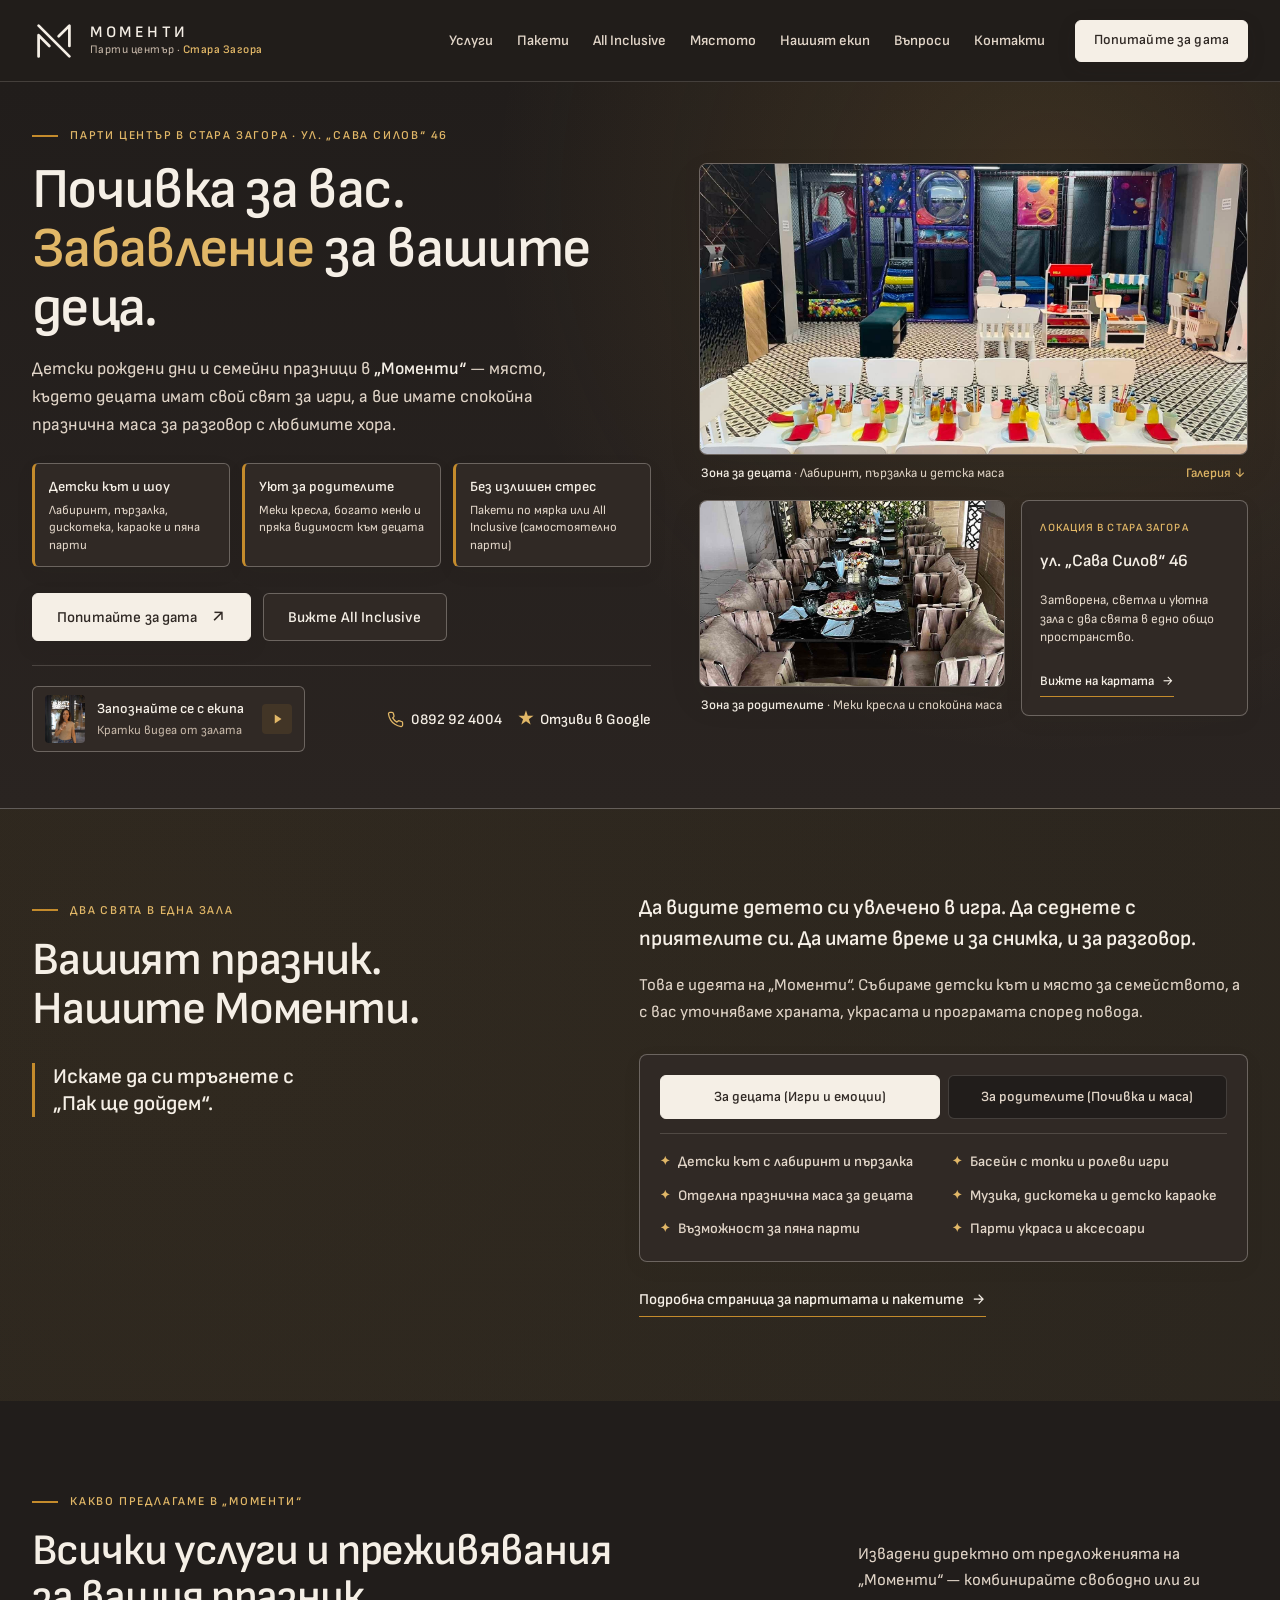
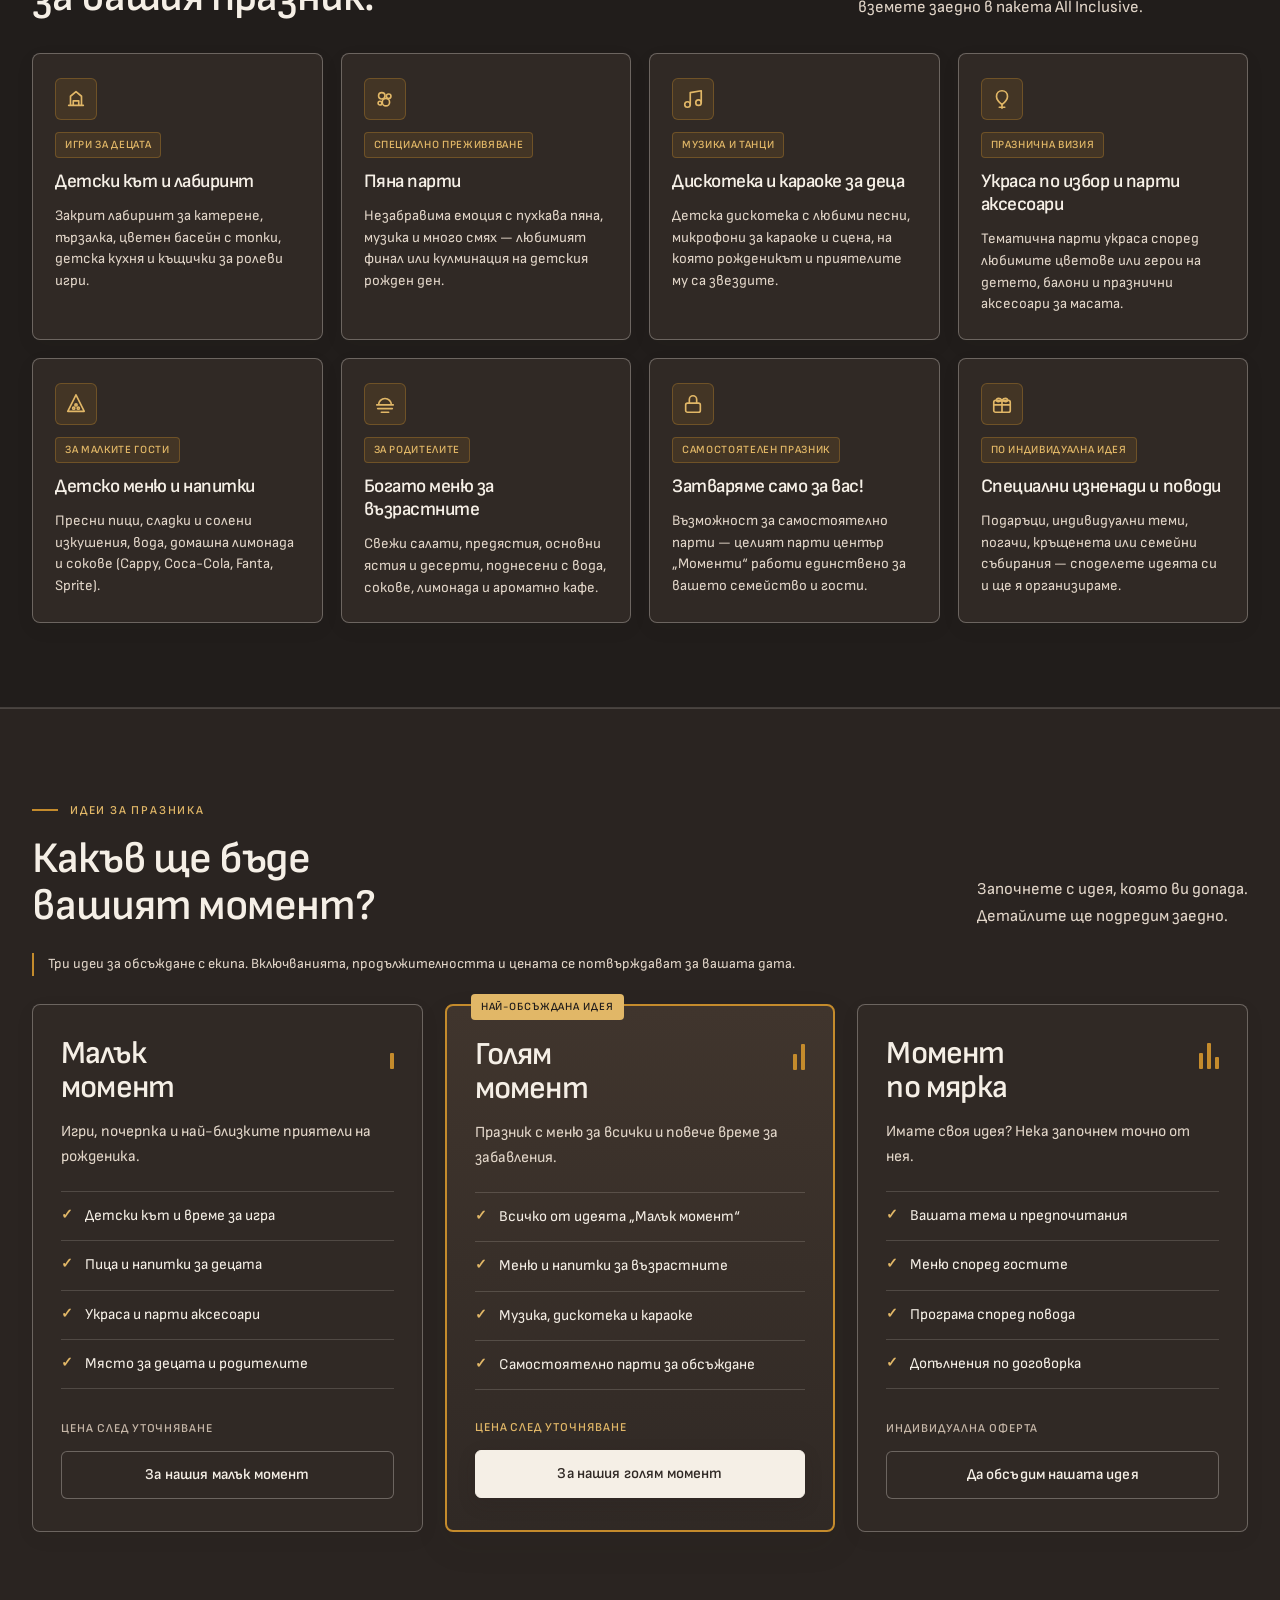
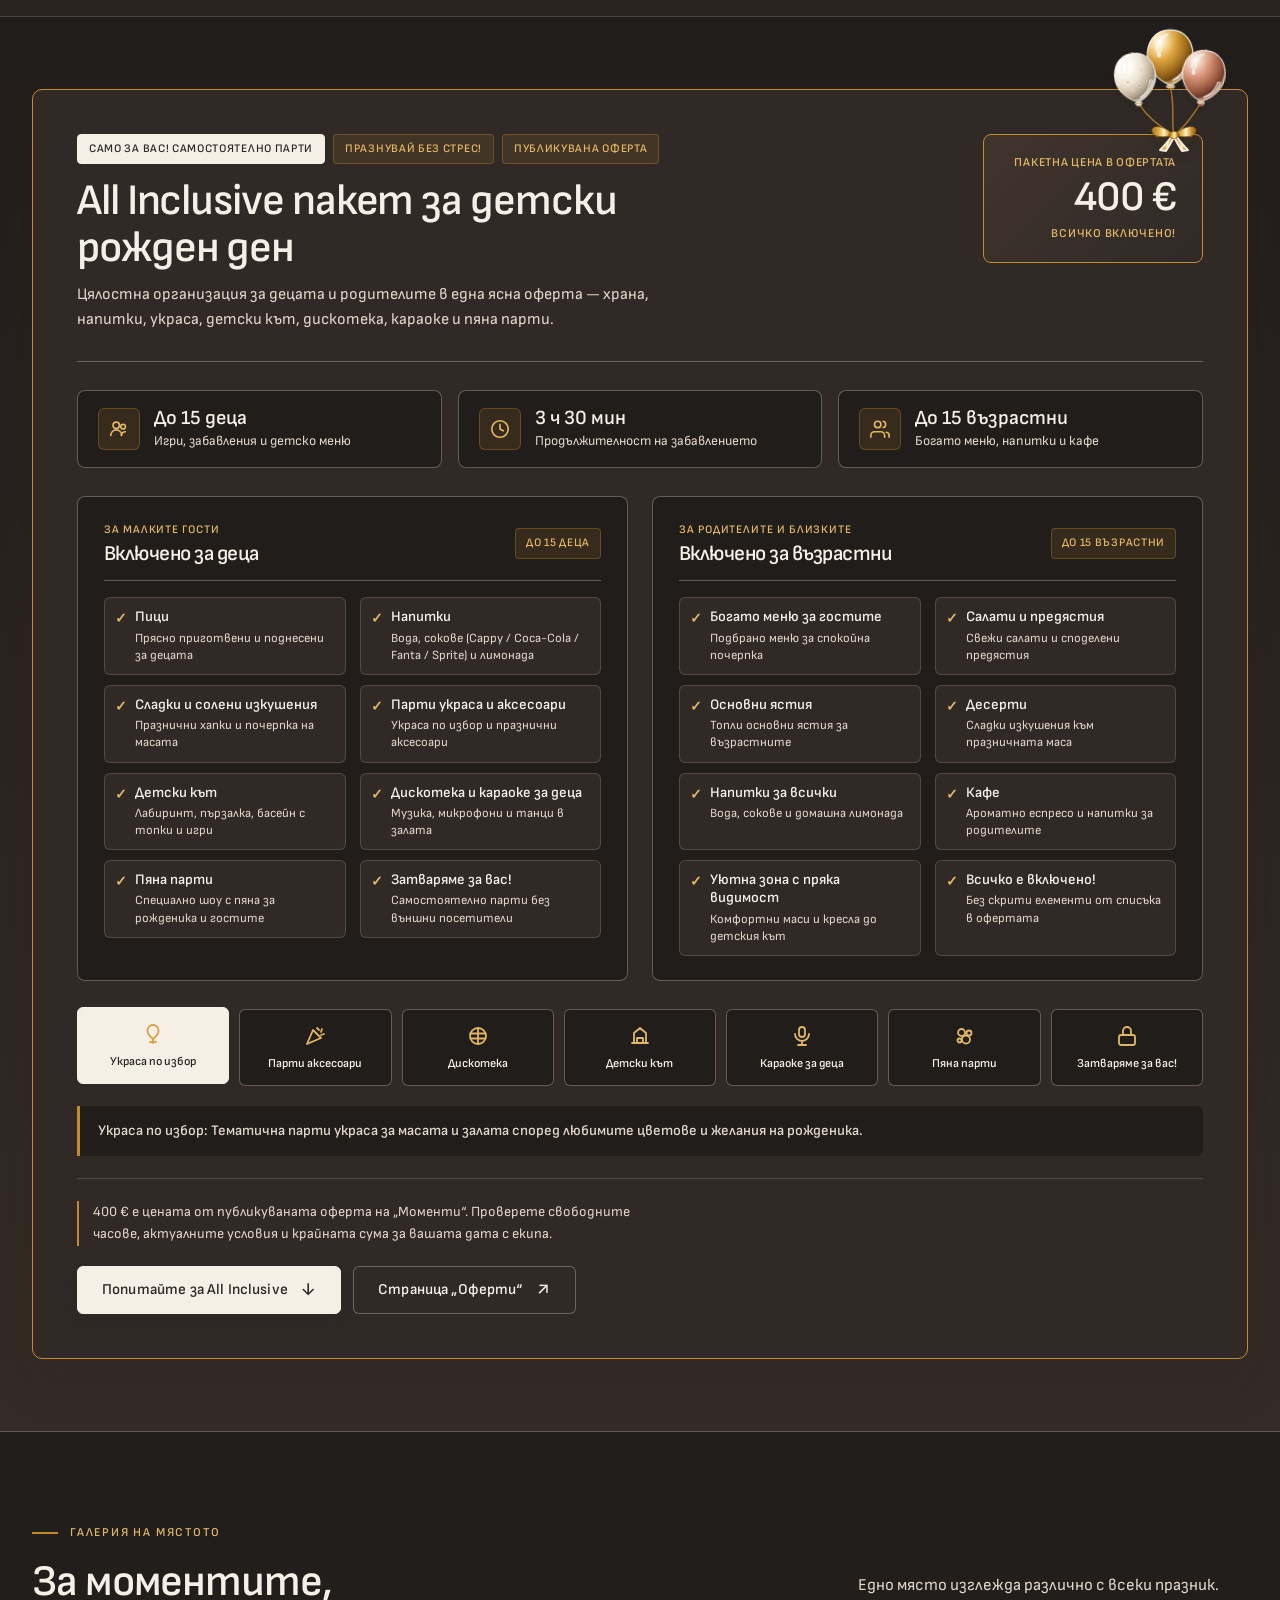
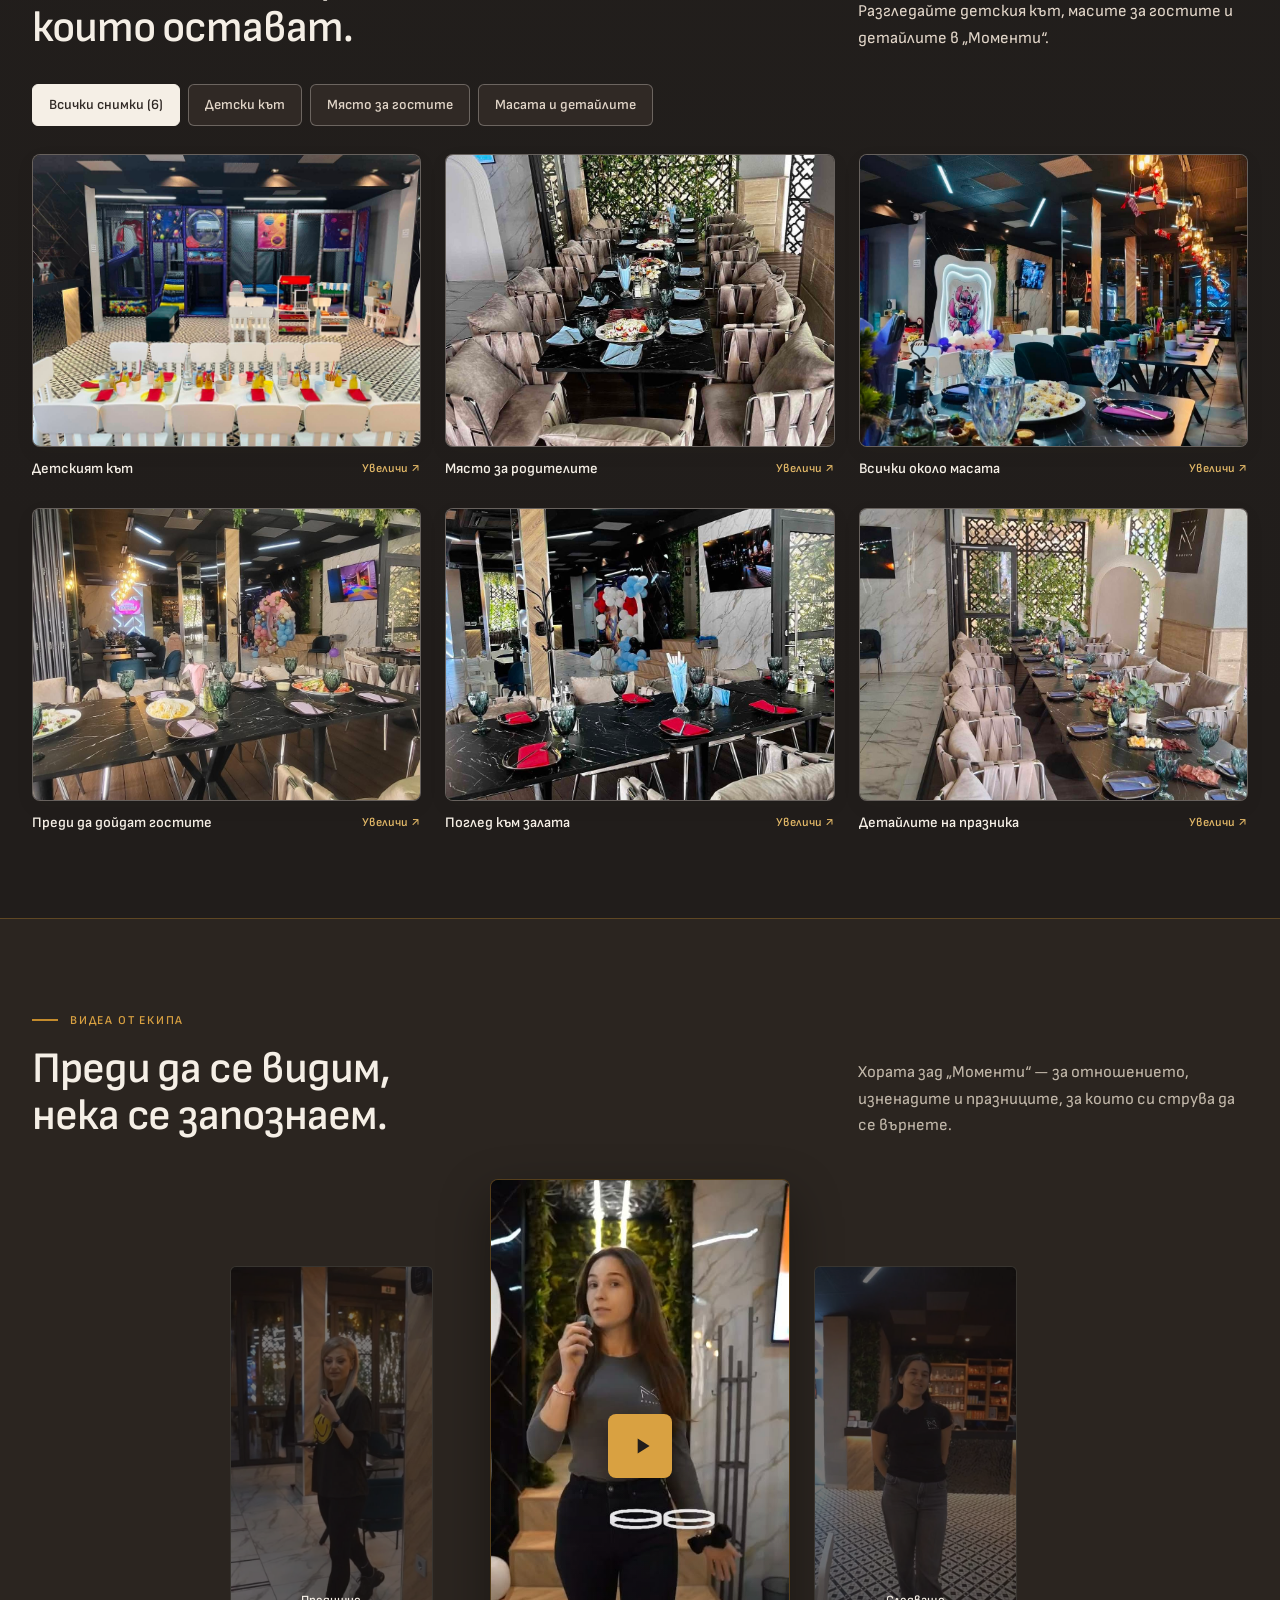
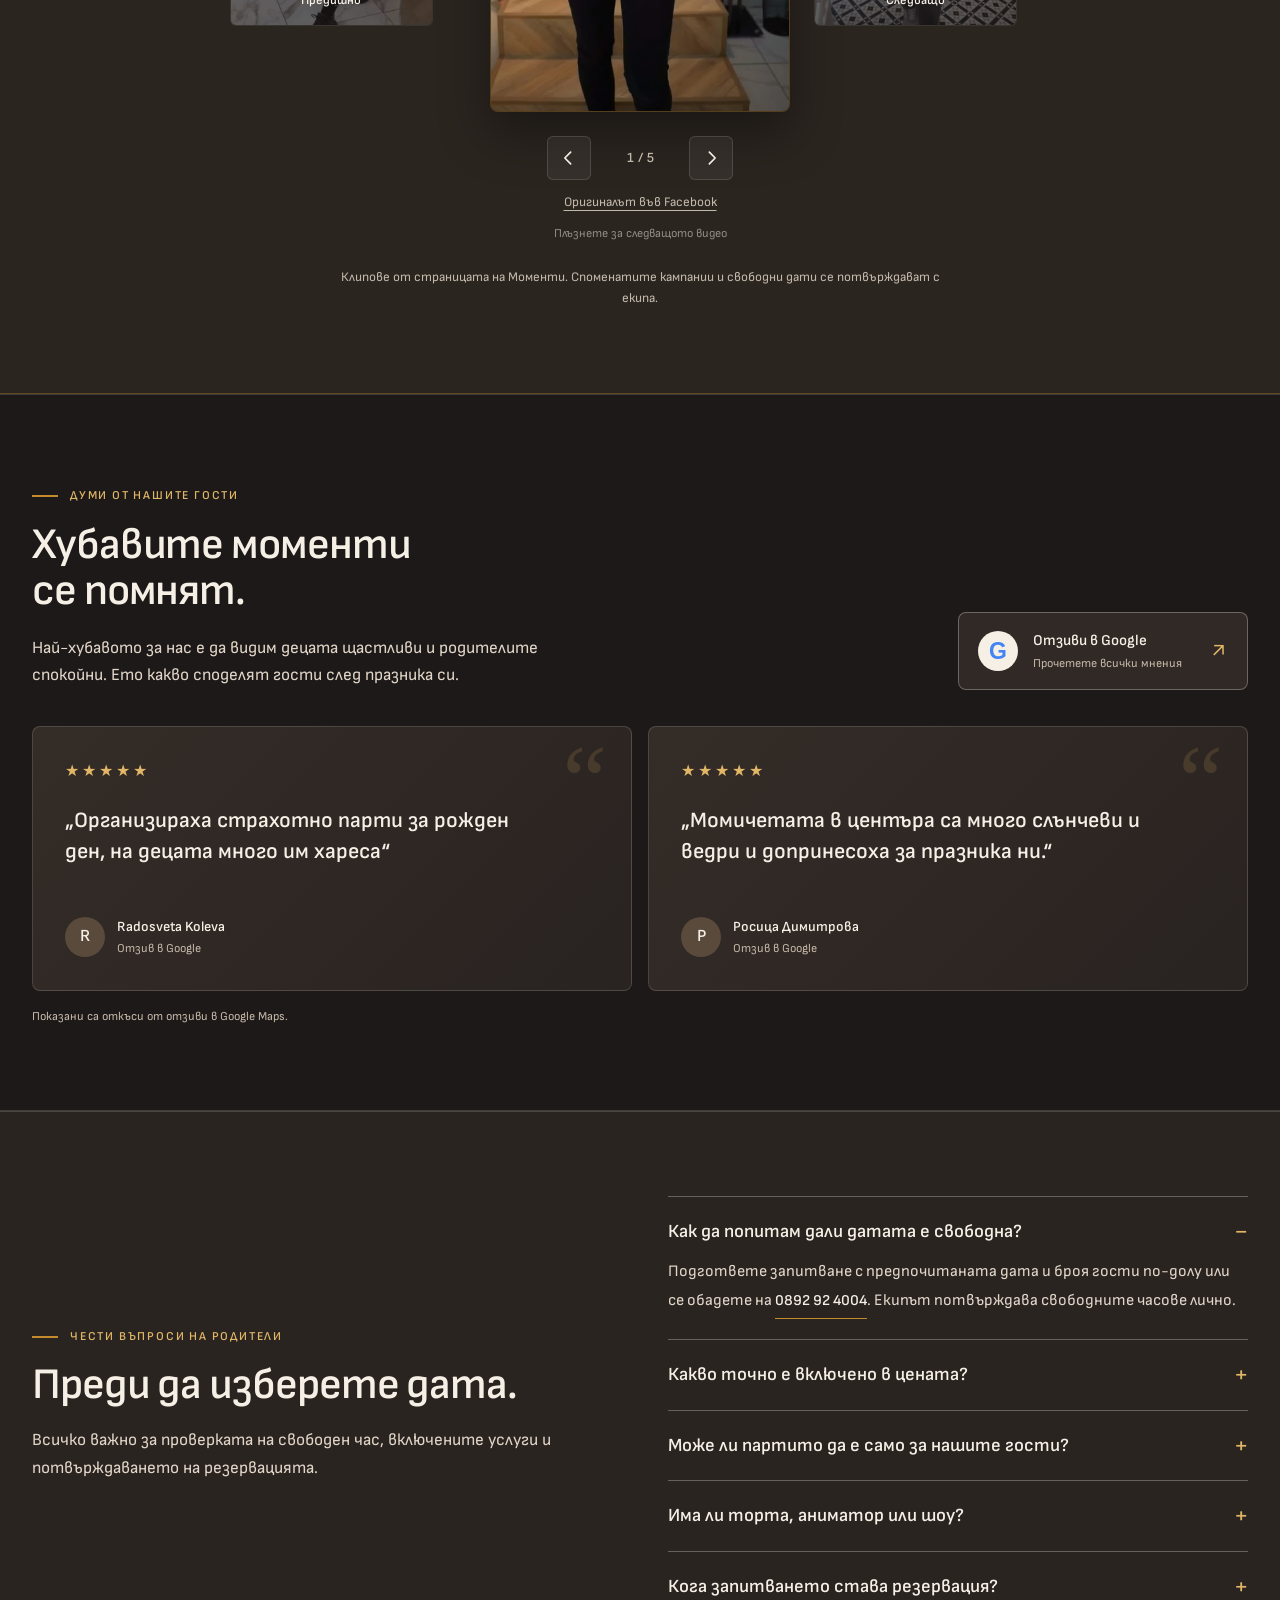
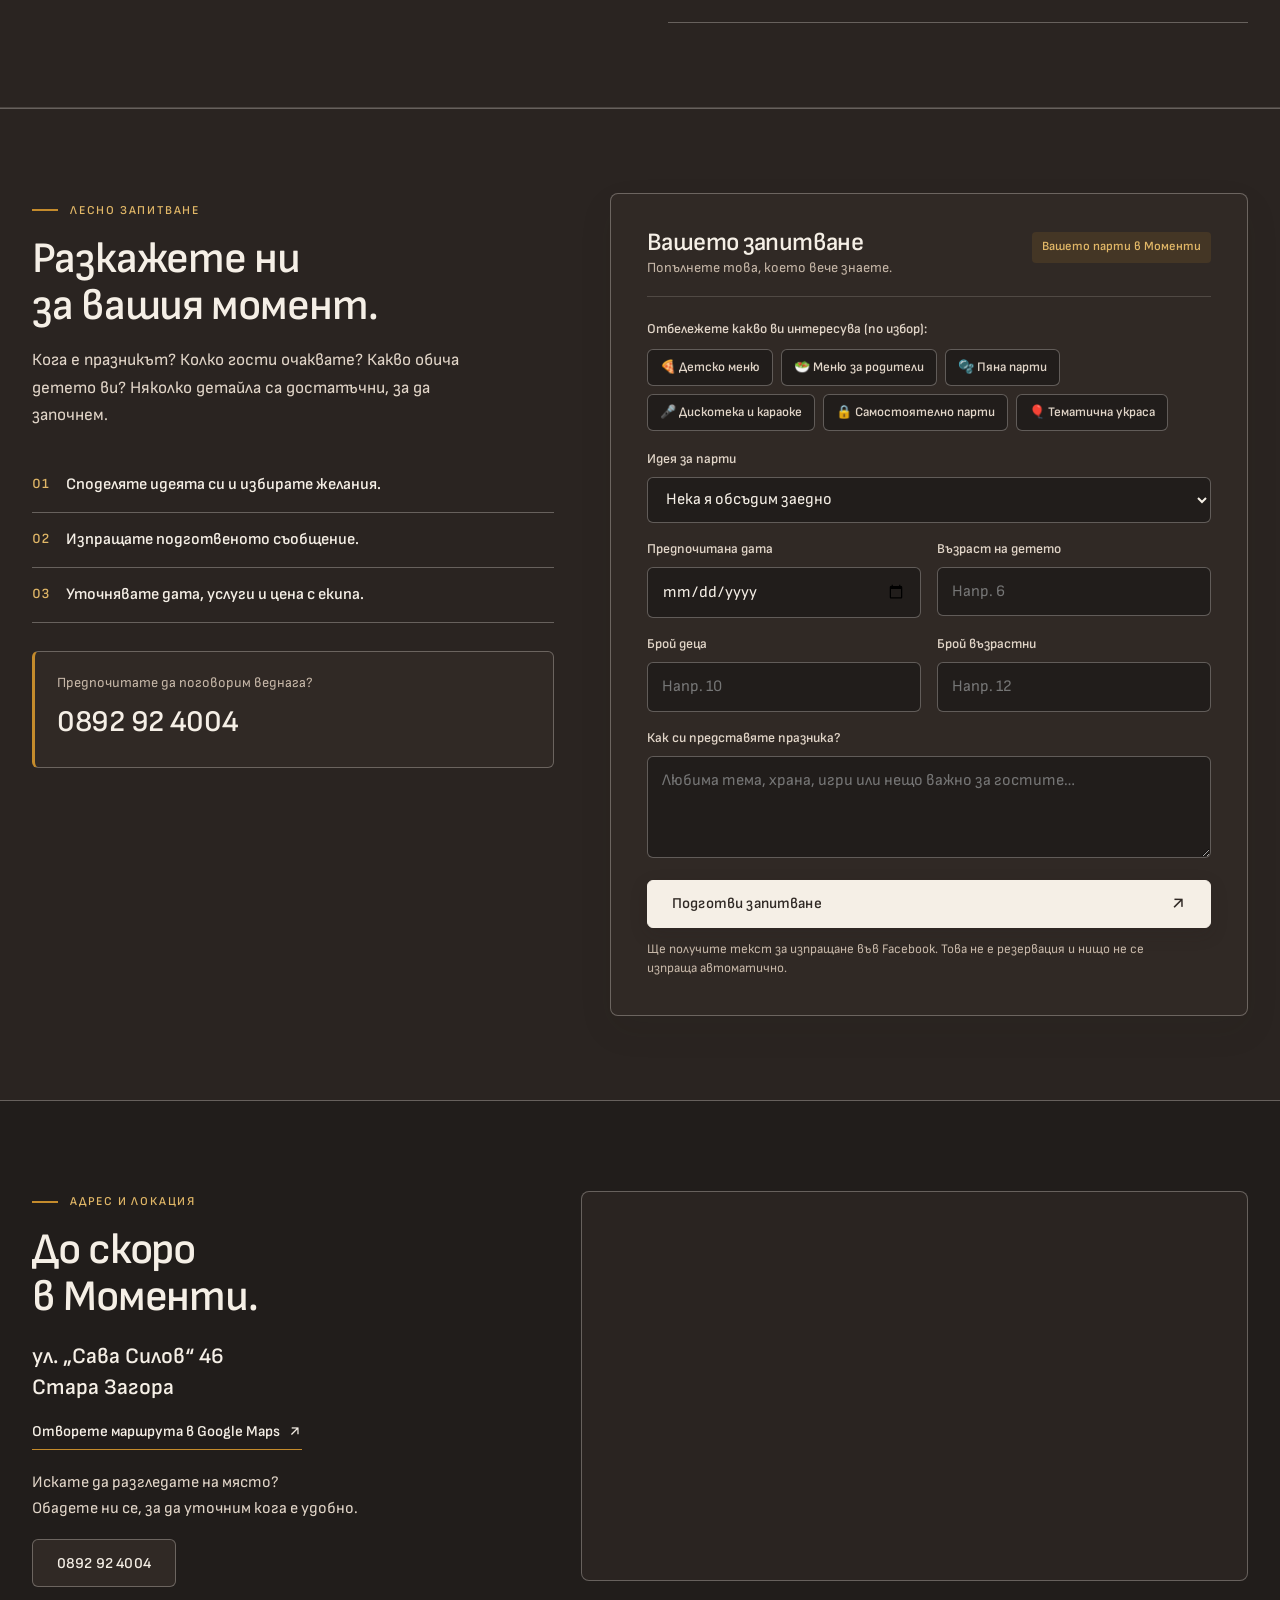
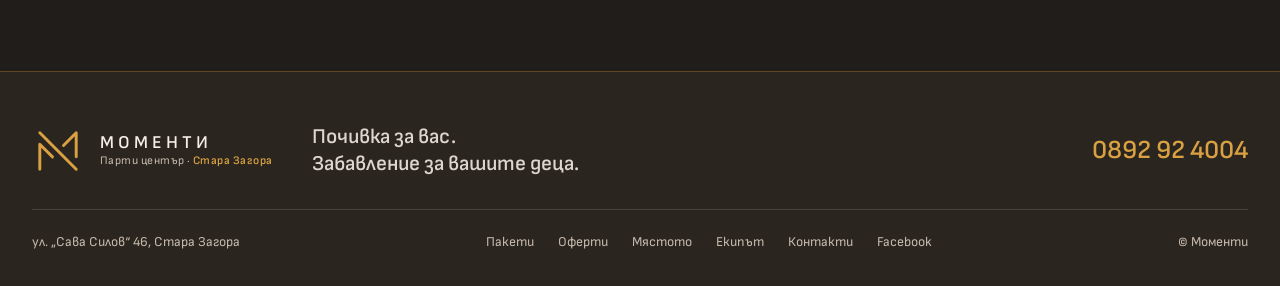
==== commit 8951b9db: "Rebuild mobile package wheel" ====
--- a/index.html
+++ b/index.html
@@ -7,8 +7,8 @@
 <title>Моменти — детски рождени дни в Стара Загора</title>
 <meta name="description" content="Почивка за вас. Забавление за вашите деца. Вижте парти център Моменти, идеите за рожден ден, All Inclusive офертата, галерията и отзивите. Стара Загора, ул. Сава Силов 46.">
 <link rel="icon" href="global/logo.svg" type="image/svg+xml">
-<link rel="stylesheet" href="global/style.css?v=20261120">
-<script src="global/main.js?v=20261120" defer></script>
+<link rel="stylesheet" href="global/style.css?v=20261122">
+<script src="global/main.js?v=20261122" defer></script>
 <script type="application/ld+json">{"@context": "https://schema.org", "@type": "LocalBusiness", "name": "Парти център Моменти", "telephone": "+359892924004", "address": {"@type": "PostalAddress", "streetAddress": "ул. Сава Силов 46", "addressLocality": "Стара Загора", "addressCountry": "BG"}, "sameAs": ["https://www.facebook.com/profile.php?id=61556251152077"]}</script>
 </head>
 <body>
--- a/global/style.css
+++ b/global/style.css
@@ -2854,8 +2854,7 @@
     margin-inline: auto;
   }
 
-  /* Native swipe with a single duplicate at each end for seamless wrapping. */
-  .package.is-carousel-clone { display: flex; }
+  /* Native scrolling remains available until the wheel is initialized. */
   .package-grid {
     width: 100vw;
     margin-left: calc(50% - 50vw);
@@ -2875,13 +2874,28 @@
     max-width: 320px;
     scroll-snap-align: center;
     padding: 24px 20px;
-    transform: scale(.92);
-    opacity: .72;
-    transition: transform .2s ease, opacity .2s ease;
-  }
-  .package-grid > .package.is-center-card {
-    transform: scale(1);
-    opacity: 1;
+  }
+  .package-grid.package-wheel {
+    display: block;
+    position: relative;
+    overflow: hidden;
+    padding: 0;
+    touch-action: pan-y;
+  }
+  .package-wheel > .package {
+    position: absolute;
+    left: 50%;
+    top: 20px;
+    width: min(74vw, 320px);
+    max-width: none;
+    margin: 0;
+    user-select: none;
+    -webkit-user-select: none;
+    will-change: transform;
+  }
+  .package-wheel > .package.is-carousel-clone {
+    display: flex;
+    pointer-events: none;
   }
   .package h3 {
     font-size: 27px;
